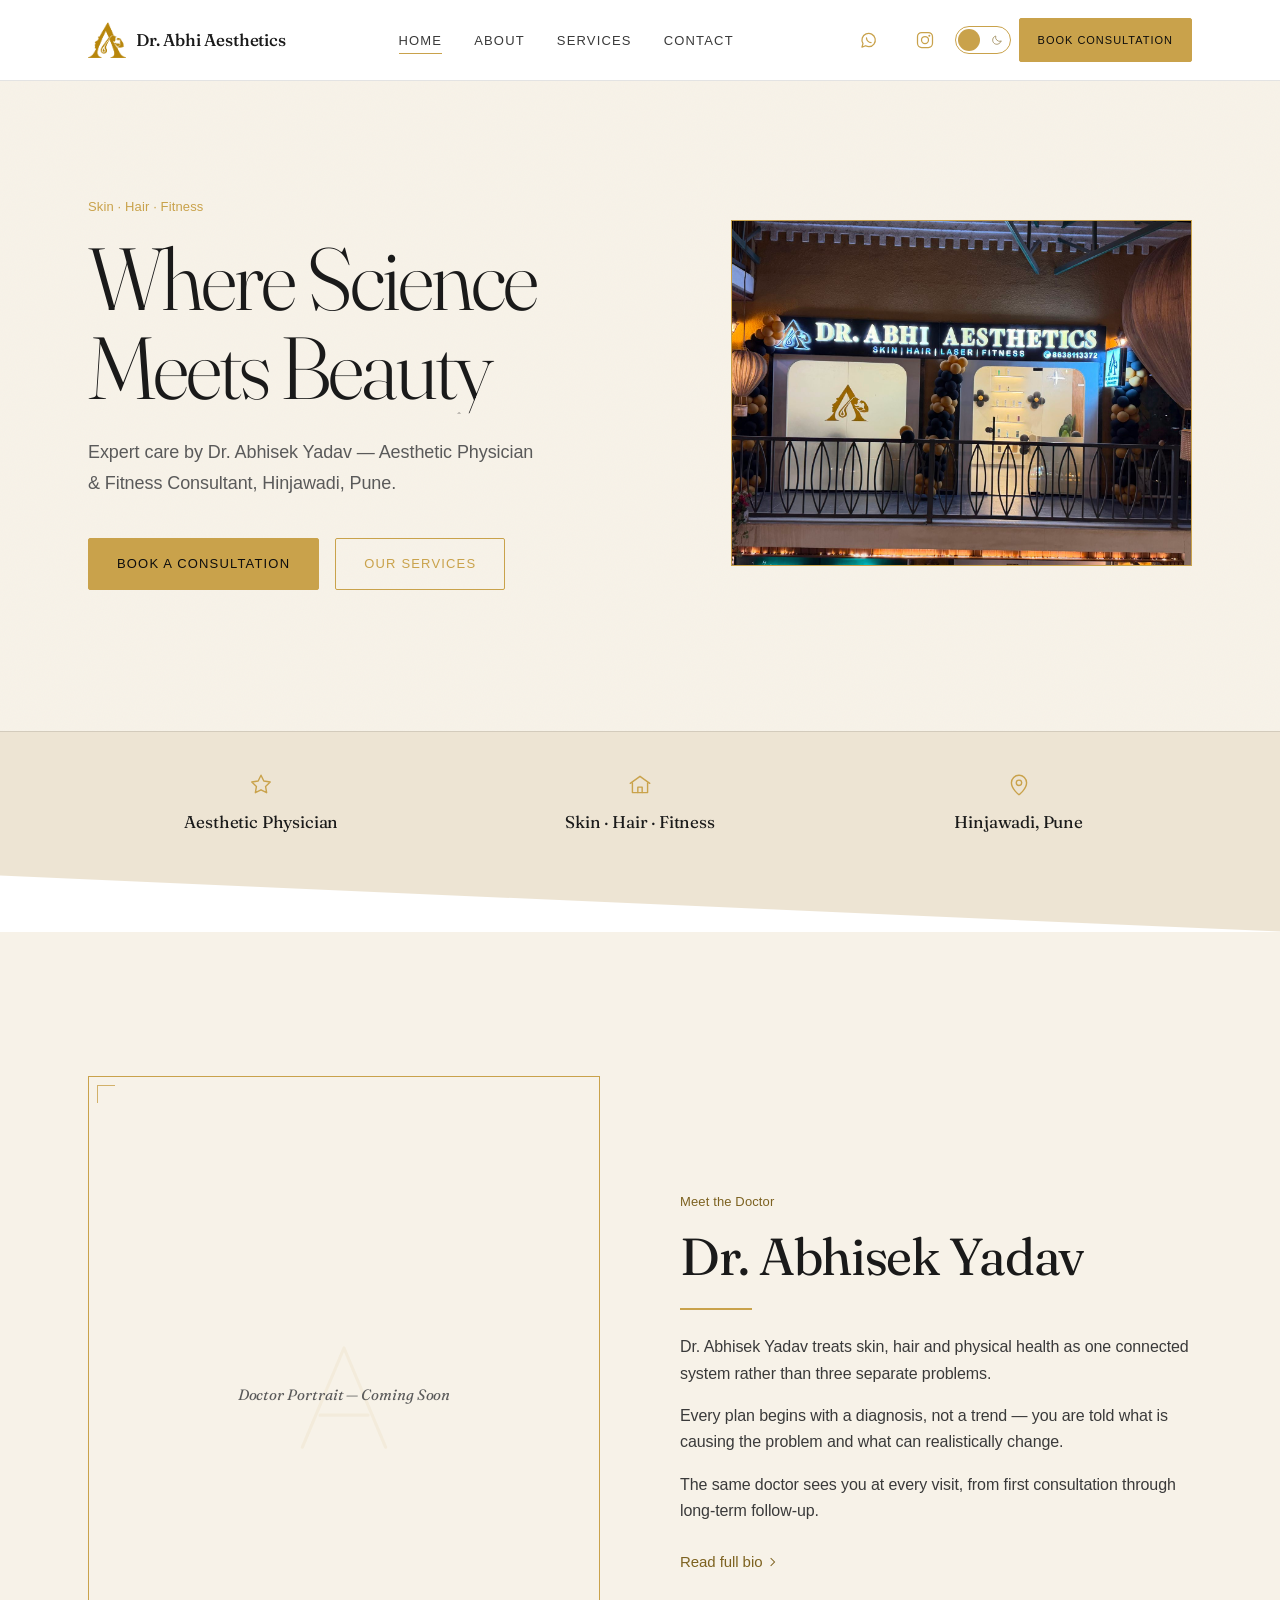
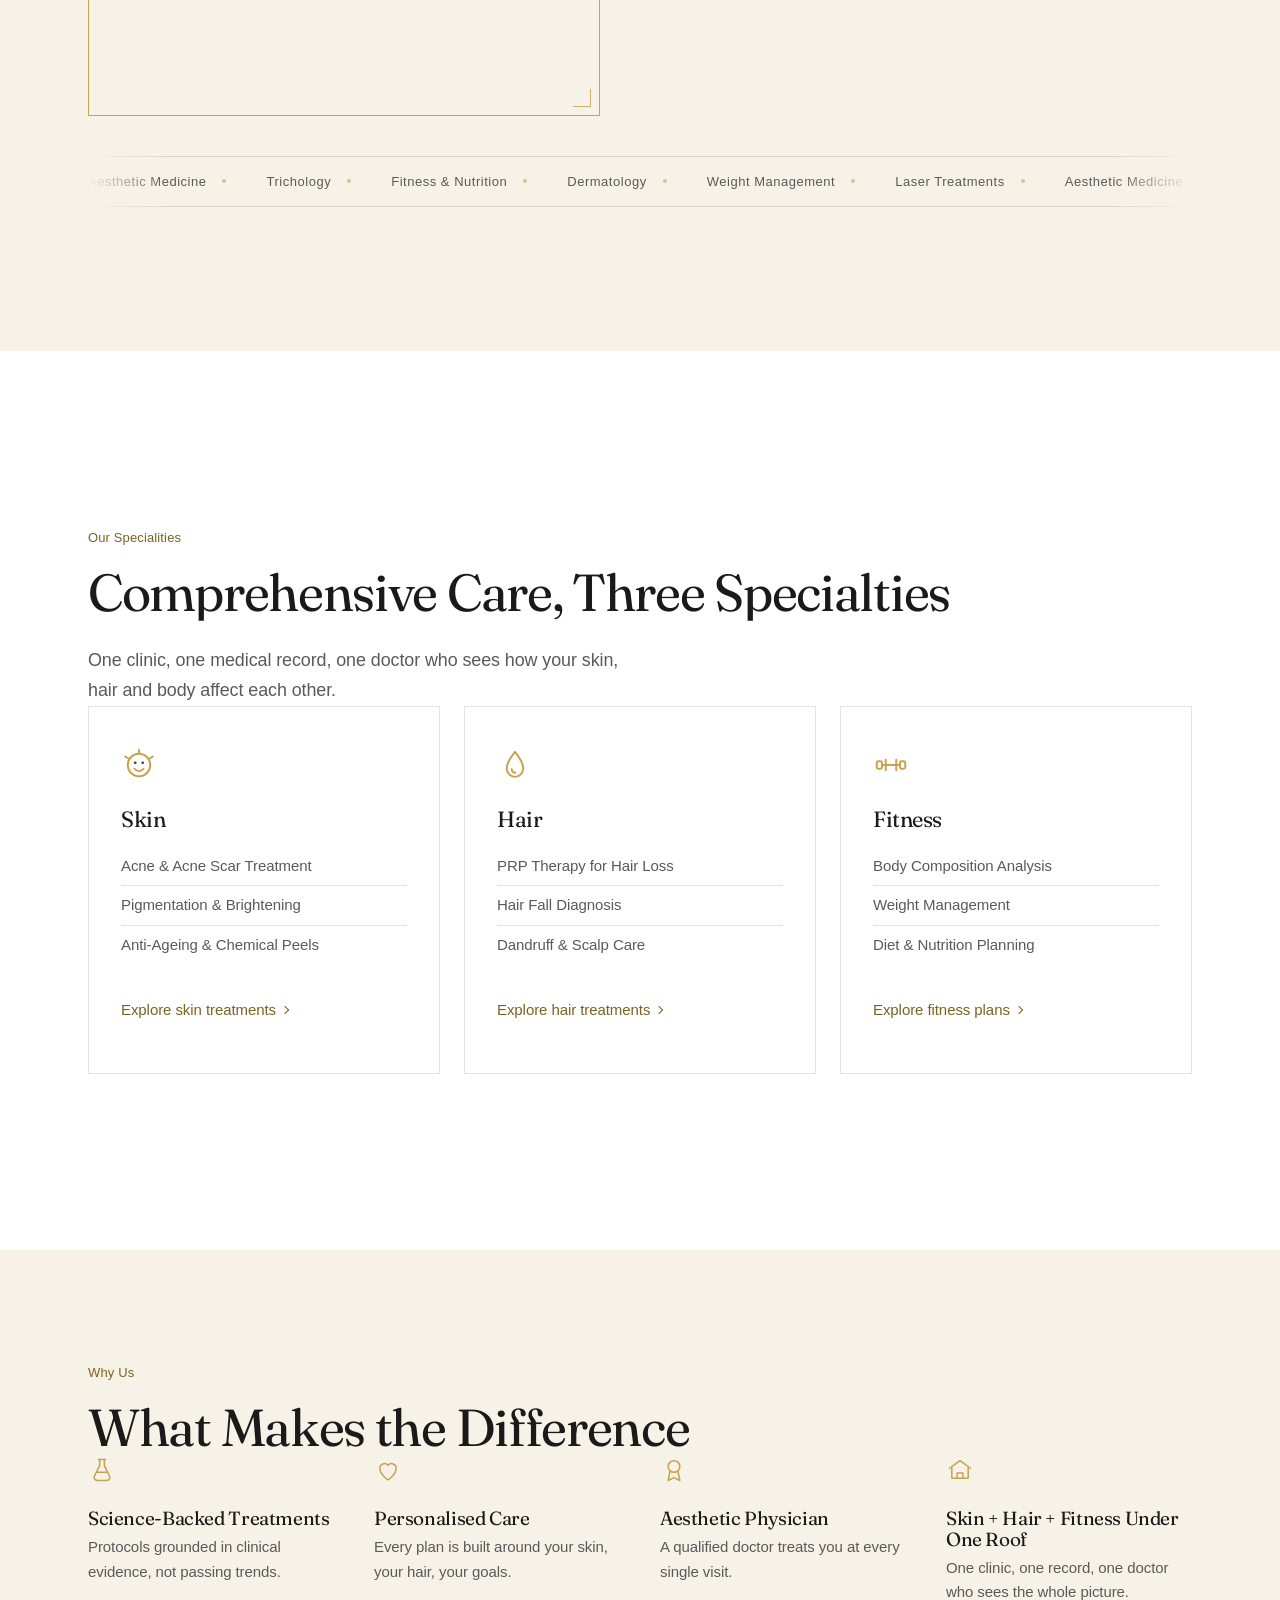
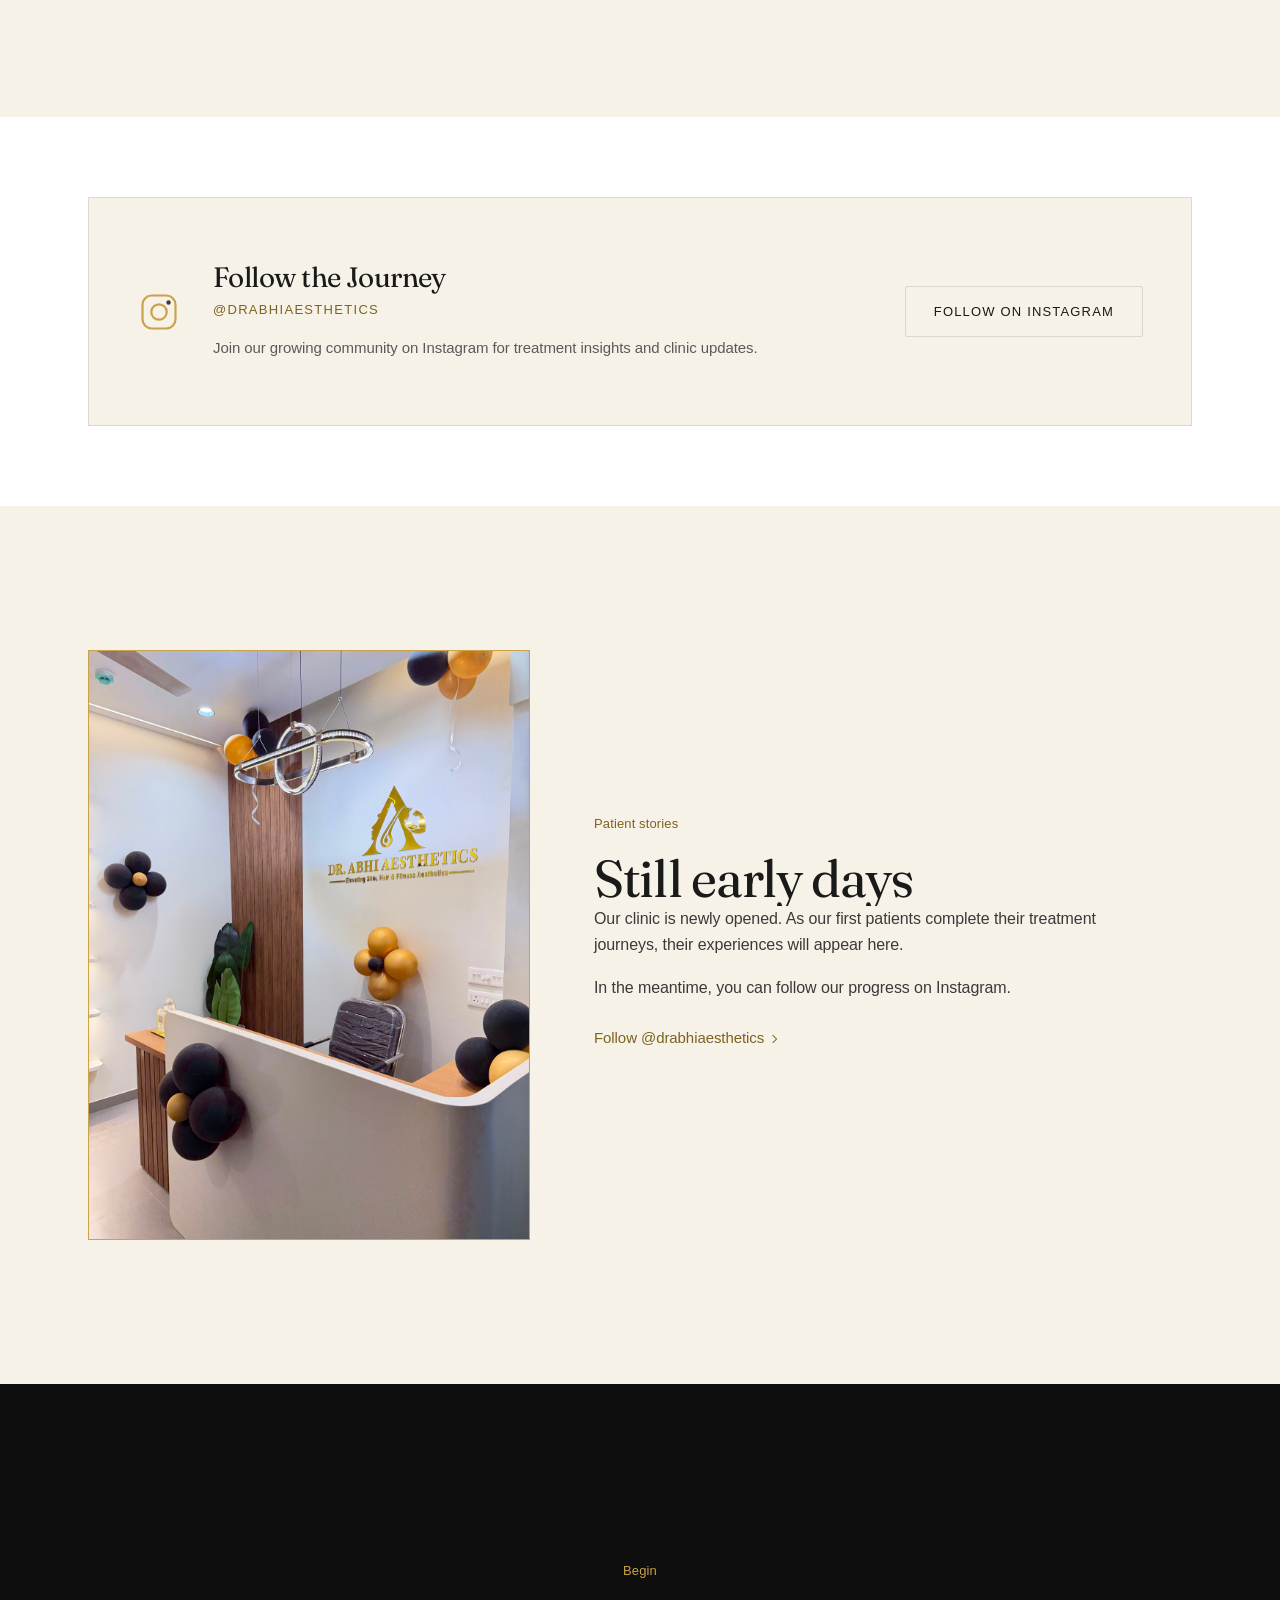
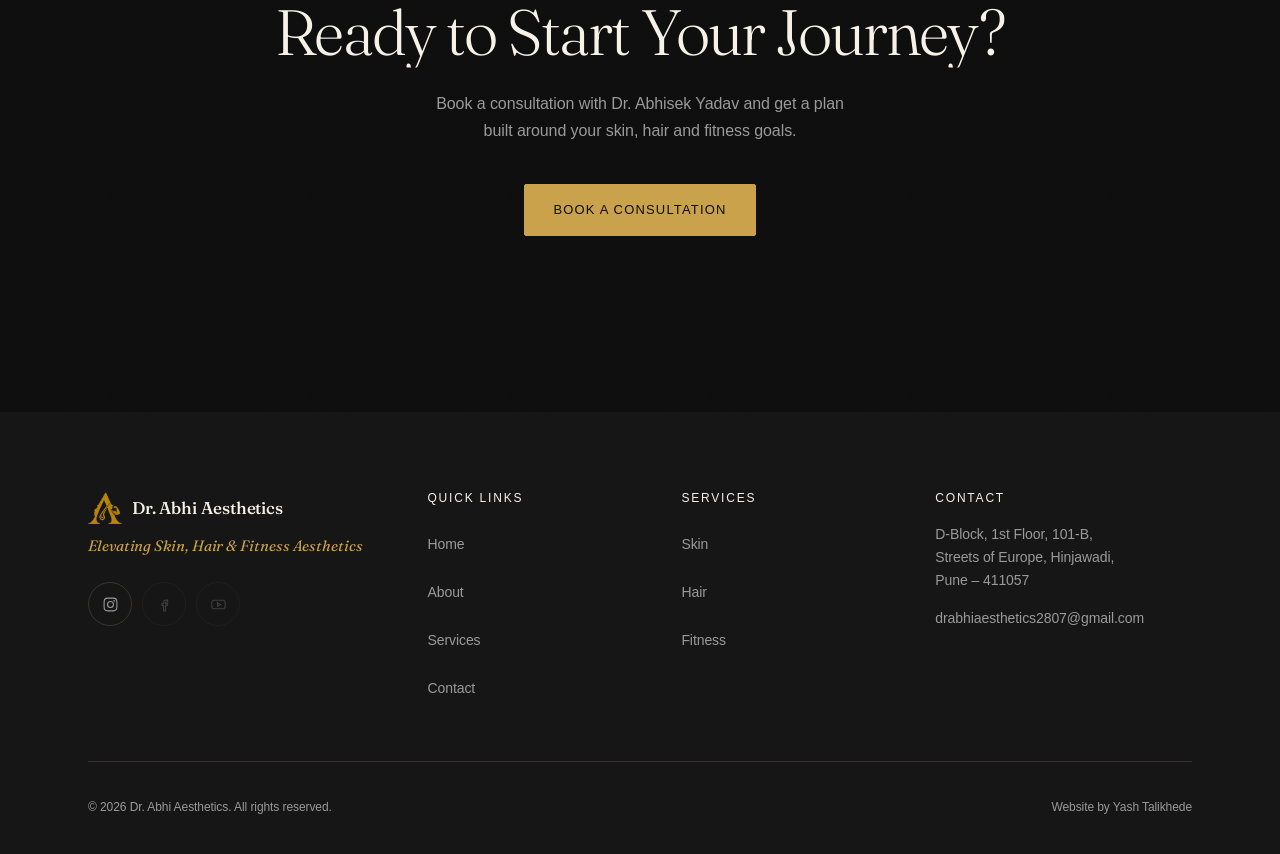
==== website/index.html @ 474db6ee "feat(tracking): add Meta Pixel with Lead and Contact events" ====
<!DOCTYPE html>
<html lang="en">
<head>
<meta charset="UTF-8">
<meta name="viewport" content="width=device-width, initial-scale=1, viewport-fit=cover">
<title>Dr. Abhi Aesthetics | Skin, Hair &amp; Fitness Clinic in Hinjawadi, Pune</title>
<meta name="description" content="Dr. Abhi Aesthetics is a skin, hair and fitness clinic in Hinjawadi, Pune, led by Dr. Abhisek Yadav — aesthetic physician and fitness consultant.">
<meta name="theme-color" content="#0D0D0D">
<meta property="og:type" content="website">
<meta property="og:title" content="Dr. Abhi Aesthetics — Where Science Meets Beauty">
<meta property="og:description" content="Expert care in skin, hair and fitness by Dr. Abhisek Yadav. Hinjawadi, Pune.">
<meta property="og:image" content="assets/clinic-exterior-night.jpeg">
<meta property="og:image:alt" content="The illuminated Dr. Abhi Aesthetics shopfront at night.">
<link rel="icon" type="image/png" sizes="32x32" href="assets/favicon-32.png">
<link rel="apple-touch-icon" href="assets/apple-touch-icon.png">
<script>document.documentElement.classList.add('js')</script>
<script>try{if(localStorage.getItem('theme')==='dark')document.documentElement.dataset.theme='dark'}catch(e){}</script>
<link rel="preconnect" href="https://fonts.googleapis.com">
<link rel="preconnect" href="https://fonts.gstatic.com" crossorigin>
<link rel="preconnect" href="https://api.fontshare.com">
<link rel="preconnect" href="https://cdn.fontshare.com" crossorigin>
<link rel="stylesheet" href="https://fonts.googleapis.com/css2?family=Fraunces:ital,opsz,wght@0,9..144,300..600;1,9..144,300..600&display=swap">
<link rel="stylesheet" href="https://api.fontshare.com/v2/css?f%5B%5D=general-sans@400,500,600&display=swap">
<link rel="stylesheet" href="style.css">
<!-- Meta Pixel Code -->
<script>
!function(f,b,e,v,n,t,s)
{if(f.fbq)return;n=f.fbq=function(){n.callMethod?
n.callMethod.apply(n,arguments):n.queue.push(arguments)};
if(!f._fbq)f._fbq=n;n.push=n;n.loaded=!0;n.version='2.0';
n.queue=[];t=b.createElement(e);t.async=!0;
t.src=v;s=b.getElementsByTagName(e)[0];
s.parentNode.insertBefore(t,s)}(window, document,'script',
'https://connect.facebook.net/en_US/fbevents.js');
fbq('init', '4767138243606319');
fbq('track', 'PageView');
</script>
<noscript><img height="1" width="1" style="display:none"
src="https://www.facebook.com/tr?id=4767138243606319&ev=PageView&noscript=1"
/></noscript>
<!-- End Meta Pixel Code -->
</head>
<body class="has-dark-hero">

<div class="progress" id="scrollProgress" aria-hidden="true"></div>

<div class="preloader" aria-hidden="true">
  <img class="preloader__mark" src="assets/logo.png" alt="" width="379" height="360">
</div>

<header class="site-header" id="siteHeader">
  <div class="wrap">
    <nav class="nav" aria-label="Main">
      <a class="nav__brand" href="index.html">
        <img class="nav__logo" src="assets/logo.png" alt="Dr. Abhi Aesthetics" width="379" height="360">
        <span class="nav__wordmark">Dr. Abhi Aesthetics</span>
      </a>

      <ul class="nav__menu">
        <li><a class="nav__link" href="index.html" data-nav="index">Home</a></li>
        <li><a class="nav__link" href="about.html" data-nav="about">About</a></li>
        <li><a class="nav__link" href="services.html" data-nav="services">Services</a></li>
        <li><a class="nav__link" href="contact.html" data-nav="contact">Contact</a></li>
      </ul>

      <div class="nav__actions">
        <span class="nav__social">
          <a href="https://wa.me/" title="WhatsApp — number coming soon" aria-label="WhatsApp — number coming soon"><svg viewBox="0 0 24 24" aria-hidden="true"><path d="M3.5 20.5l1.3-4.2A8 8 0 1112 20a8 8 0 01-4-1.1z"/><path d="M9 9.5c0 3 2.5 5.5 5.5 5.5"/></svg></a>
          <a href="https://www.instagram.com/drabhiaesthetics/" target="_blank" rel="noopener noreferrer" title="Follow on Instagram" aria-label="Follow Dr. Abhi Aesthetics on Instagram"><svg viewBox="0 0 24 24" aria-hidden="true"><rect x="3" y="3" width="18" height="18" rx="5"/><circle cx="12" cy="12" r="4.2"/><circle cx="17.2" cy="6.8" r="1.2" fill="currentColor" stroke="none"/></svg></a>
        </span>
        <button class="theme-pill" type="button" role="switch" aria-checked="false" aria-label="Switch to dark mode">
          <span class="theme-pill__icon theme-pill__icon--sun" aria-hidden="true"><svg viewBox="0 0 24 24"><circle cx="12" cy="12" r="4.5"/><path d="M12 2.5v2.4M12 19.1v2.4M4.4 4.4l1.7 1.7M17.9 17.9l1.7 1.7M2.5 12h2.4M19.1 12h2.4M4.4 19.6l1.7-1.7M17.9 6.1l1.7-1.7"/></svg></span>
          <span class="theme-pill__icon theme-pill__icon--moon" aria-hidden="true"><svg viewBox="0 0 24 24"><path d="M20 14.5A8.5 8.5 0 019.5 4a8.5 8.5 0 1010.5 10.5z"/></svg></span>
          <span class="theme-pill__dot"></span>
        </button>
        <a class="btn btn--primary nav__cta" href="contact.html#booking">Book Consultation</a>
        <button class="nav__toggle" id="navToggle" type="button" aria-label="Open menu" aria-expanded="false" aria-controls="navDrawer">
          <span></span><span></span><span></span>
        </button>
      </div>
    </nav>
  </div>

  <div class="nav__drawer" id="navDrawer">
    <div class="nav__drawer-inner">
      <div class="wrap">
        <a class="nav__link" href="index.html" data-nav="index">Home</a>
        <a class="nav__link" href="about.html" data-nav="about">About</a>
        <a class="nav__link" href="services.html" data-nav="services">Services</a>
        <a class="nav__link" href="contact.html" data-nav="contact">Contact</a>
      </div>
    </div>
  </div>

  <a class="bookbar" href="contact.html#booking">Book a Consultation</a>
</header>

<main>

  <section class="hero">
    <span class="grain" aria-hidden="true"></span>
    <span class="dust" aria-hidden="true"><span></span><span></span><span></span><span></span><span></span><span></span><span></span></span>

    <div class="wrap">
      <div class="hero__grid">
        <div>
          <p class="eyebrow">Skin &middot; Hair &middot; Fitness</p>
          <h1 class="hero__title h-display reveal-text">Where Science Meets Beauty</h1>
          <p class="hero__lead">Expert care by Dr. Abhisek Yadav — Aesthetic Physician &amp; Fitness Consultant, Hinjawadi, Pune.</p>
          <div class="hero__actions">
            <a class="btn btn--primary" data-magnetic href="contact.html#booking">Book a Consultation</a>
            <a class="btn btn--ghost" href="services.html">Our Services</a>
          </div>
        </div>

        <figure class="frame frame--hero frame--photo">
          <img src="assets/clinic-exterior-night.jpeg" width="1500" height="1125" fetchpriority="high" decoding="async"
               alt="The illuminated Dr. Abhi Aesthetics shopfront at night, its gold sign reading Skin, Hair, Laser, Fitness.">
        </figure>
      </div>
    </div>
  </section>

  <section class="trust">
    <div class="wrap">
      <ul class="trust__grid reveal">
        <li class="trust__item">
          <svg class="trust__icon" viewBox="0 0 24 24" aria-hidden="true"><path d="M12 3l2.6 5.3 5.9.9-4.3 4.1 1 5.8L12 16.4 6.8 19.1l1-5.8L3.5 9.2l5.9-.9z"/></svg>
          <span class="trust__label">Aesthetic Physician</span>
        </li>
        <li class="trust__item">
          <svg class="trust__icon" viewBox="0 0 24 24" aria-hidden="true"><path d="M3 10.5L12 4l9 6.5"/><path d="M5 10v9h14v-9"/><path d="M10 19v-5h4v5"/></svg>
          <span class="trust__label">Skin &middot; Hair &middot; Fitness</span>
        </li>
        <li class="trust__item">
          <svg class="trust__icon" viewBox="0 0 24 24" aria-hidden="true"><path d="M12 21s-7-5.2-7-11a7 7 0 1114 0c0 5.8-7 11-7 11z"/><circle cx="12" cy="10" r="2.5"/></svg>
          <span class="trust__label">Hinjawadi, Pune</span>
        </li>
      </ul>
    </div>
  </section>

  <section class="section section--lg section--beige">
    <div class="wrap">
      <div class="split reveal">
        <!-- Swap for the doctor's portrait when available -->
        <figure class="frame frame--portrait">
          <svg class="frame__monogram" viewBox="0 0 100 100" aria-hidden="true"><path d="M24 82 L50 20 L76 82 M35 62 H65"/></svg>
          <figcaption class="frame__label">Doctor Portrait — Coming Soon</figcaption>
        </figure>

        <div>
          <p class="eyebrow">Meet the Doctor</p>
          <h2 class="h-section reveal-text">Dr. Abhisek Yadav</h2>
          <svg class="divider" viewBox="0 0 72 1" preserveAspectRatio="none" aria-hidden="true"><line x1="0" y1="0.5" x2="72" y2="0.5"/></svg>
          <div class="prose">
            <p>Dr. Abhisek Yadav treats skin, hair and physical health as one connected system rather than three separate problems.</p>
            <p>Every plan begins with a diagnosis, not a trend — you are told what is causing the problem and what can realistically change.</p>
            <p>The same doctor sees you at every visit, from first consultation through long-term follow-up.</p>
          </div>
          <p><a class="link-more" href="about.html">Read full bio</a></p>
        </div>
      </div>

      <!-- Qualifications pending client confirmation are bracketed -->
      <div class="ticker reveal" aria-label="Qualifications and training">
        <div class="ticker__track">
          <span class="ticker__item">Aesthetic Medicine</span>
          <span class="ticker__item">Trichology</span>
          <span class="ticker__item">Fitness &amp; Nutrition</span>
          <span class="ticker__item">Dermatology</span>
          <span class="ticker__item">Weight Management</span>
          <span class="ticker__item">Laser Treatments</span>
        </div>
      </div>
    </div>
  </section>

  <section class="section section--xl section--white">
    <div class="wrap">
      <div class="reveal">
        <p class="eyebrow">Our Specialities</p>
        <h2 class="h-section reveal-text">Comprehensive Care, Three Specialties</h2>
        <p class="lead">One clinic, one medical record, one doctor who sees how your skin, hair and body affect each other.</p>
      </div>

      <div class="cards cards--stagger cards--swipe">
        <article class="card reveal">
          <svg class="card__icon" viewBox="0 0 24 24" aria-hidden="true"><circle cx="12" cy="12" r="7.5"/><circle cx="9.5" cy="10.5" r="0.9" fill="currentColor" stroke="none"/><circle cx="14.5" cy="10.5" r="0.9" fill="currentColor" stroke="none"/><path d="M9 14.5c.9 1.1 2 1.6 3 1.6s2.1-.5 3-1.6"/><path d="M12 1.8v2.2M21.2 6.4l-1.9 1.1M2.8 6.4l1.9 1.1"/></svg>
          <h3 class="card__title">Skin</h3>
          <ul class="card__list">
            <li>Acne &amp; Acne Scar Treatment</li>
            <li>Pigmentation &amp; Brightening</li>
            <li>Anti-Ageing &amp; Chemical Peels</li>
          </ul>
          <a class="link-more" href="services.html#skin">Explore skin treatments</a>
        </article>

        <article class="card reveal">
          <svg class="card__icon" viewBox="0 0 24 24" aria-hidden="true"><path d="M12 3.2S6.5 10 6.5 14.4a5.5 5.5 0 1011 0C17.5 10 12 3.2 12 3.2z"/><path d="M9.8 14.8a2.4 2.4 0 002.4 2.4"/></svg>
          <h3 class="card__title">Hair</h3>
          <ul class="card__list">
            <li>PRP Therapy for Hair Loss</li>
            <li>Hair Fall Diagnosis</li>
            <li>Dandruff &amp; Scalp Care</li>
          </ul>
          <a class="link-more" href="services.html#hair">Explore hair treatments</a>
        </article>

        <article class="card reveal">
          <svg class="card__icon" viewBox="0 0 24 24" aria-hidden="true"><rect x="2.5" y="9.5" width="3.5" height="5" rx="1"/><rect x="18" y="9.5" width="3.5" height="5" rx="1"/><path d="M6 12h12"/><path d="M8.5 8.5v7M15.5 8.5v7"/></svg>
          <h3 class="card__title">Fitness</h3>
          <ul class="card__list">
            <li>Body Composition Analysis</li>
            <li>Weight Management</li>
            <li>Diet &amp; Nutrition Planning</li>
          </ul>
          <a class="link-more" href="services.html#fitness">Explore fitness plans</a>
        </article>
      </div>

      <p class="swipe-hint">Swipe to see all three</p>
    </div>
  </section>

  <section class="section section--md section--beige">
    <div class="wrap">
      <div class="reveal">
        <p class="eyebrow">Why Us</p>
        <h2 class="h-section reveal-text">What Makes the Difference</h2>
      </div>

      <div class="features">
        <div class="feature reveal">
          <svg class="feature__icon" viewBox="0 0 24 24" aria-hidden="true"><path d="M9 3h6"/><path d="M10 3v5.2L5.6 17a2.6 2.6 0 002.3 3.9h8.2a2.6 2.6 0 002.3-3.9L14 8.2V3"/><path d="M7.5 14h9"/></svg>
          <h3 class="feature__title">Science-Backed Treatments</h3>
          <p class="feature__text">Protocols grounded in clinical evidence, not passing trends.</p>
        </div>
        <div class="feature reveal">
          <svg class="feature__icon" viewBox="0 0 24 24" aria-hidden="true"><path d="M12 20.5s-7-4.6-7-10a4 4 0 017-2.6A4 4 0 0119 10.5c0 5.4-7 10-7 10z"/></svg>
          <h3 class="feature__title">Personalised Care</h3>
          <p class="feature__text">Every plan is built around your skin, your hair, your goals.</p>
        </div>
        <div class="feature reveal">
          <svg class="feature__icon" viewBox="0 0 24 24" aria-hidden="true"><circle cx="12" cy="9" r="5"/><path d="M8.5 13.5L7 21l5-2.5L17 21l-1.5-7.5"/></svg>
          <h3 class="feature__title">Aesthetic Physician</h3>
          <p class="feature__text">A qualified doctor treats you at every single visit.</p>
        </div>
        <div class="feature reveal">
          <svg class="feature__icon" viewBox="0 0 24 24" aria-hidden="true"><path d="M3 10.5L12 4l9 6.5"/><path d="M5 10v9h14v-9"/><path d="M9.5 19v-4.5h5V19"/></svg>
          <h3 class="feature__title">Skin + Hair + Fitness Under One Roof</h3>
          <p class="feature__text">One clinic, one record, one doctor who sees the whole picture.</p>
        </div>
      </div>
    </div>
  </section>

  <section class="section section--sm section--white">
    <div class="wrap">
      <div class="ig reveal">
        <svg class="ig__icon" viewBox="0 0 24 24" aria-hidden="true"><rect x="3" y="3" width="18" height="18" rx="5"/><circle cx="12" cy="12" r="4.2"/><circle cx="17.2" cy="6.8" r="1.2" fill="currentColor" stroke="none"/></svg>
        <div>
          <h2 class="h-sub">Follow the Journey</h2>
          <span class="ig__handle">@drabhiaesthetics</span>
          <p class="feature__text">Join our growing community on Instagram for treatment insights and clinic updates.</p>
        </div>
        <a class="btn btn--quiet" href="https://www.instagram.com/drabhiaesthetics/" target="_blank" rel="noopener noreferrer">Follow on Instagram</a>
      </div>
    </div>
  </section>

  <section class="section section--lg section--beige">
    <div class="wrap">
      <div class="newly-opened reveal">
        <figure class="frame frame--photo newly-opened__photo">
          <img src="assets/clinic-reception.jpeg" width="1200" height="1600" loading="lazy" decoding="async"
               alt="The reception desk at Dr. Abhi Aesthetics, with the clinic's gold monogram on the wall behind it.">
        </figure>
        <div>
          <p class="eyebrow">Patient stories</p>
          <h2 class="h-section reveal-text">Still early days</h2>
          <div class="prose">
            <p>Our clinic is newly opened. As our first patients complete their treatment journeys, their experiences will appear here.</p>
            <p>In the meantime, you can follow our progress on Instagram.</p>
          </div>
          <p><a class="link-more" href="https://www.instagram.com/drabhiaesthetics/" target="_blank" rel="noopener noreferrer">Follow @drabhiaesthetics</a></p>
        </div>
      </div>
    </div>
  </section>

  <section class="cta section--xl">
    <span class="grain" aria-hidden="true"></span>
    <div class="wrap">
      <p class="eyebrow">Begin</p>
      <h2 class="cta__title reveal-text">Ready to Start Your Journey?</h2>
      <p class="cta__text">Book a consultation with Dr. Abhisek Yadav and get a plan built around your skin, hair and fitness goals.</p>
      <a class="btn btn--primary" data-magnetic href="contact.html#booking">Book a Consultation</a>
    </div>
  </section>

</main>

<footer class="site-footer">
  <div class="wrap">
    <div class="footer__grid">
      <div>
        <div class="footer__brand-row">
          <img class="footer__logo" src="assets/logo.png" alt="" width="379" height="360">
          <span class="footer__wordmark">Dr. Abhi Aesthetics</span>
        </div>
        <p class="footer__tagline">Elevating Skin, Hair &amp; Fitness Aesthetics</p>
        <div class="socials">
          <a href="https://www.instagram.com/drabhiaesthetics/" target="_blank" rel="noopener noreferrer" aria-label="Instagram">
            <svg viewBox="0 0 24 24" aria-hidden="true"><rect x="3" y="3" width="18" height="18" rx="5"/><circle cx="12" cy="12" r="4.2"/><circle cx="17.2" cy="6.8" r="1.2" fill="currentColor" stroke="none"/></svg>
          </a>
          <!-- Facebook and YouTube stay inert until the clinic's accounts exist -->
          <span class="is-placeholder" title="Facebook — account pending" aria-hidden="true">
            <svg viewBox="0 0 24 24"><path d="M14 8.5h2.5V5.8H14c-1.9 0-3.2 1.3-3.2 3.2v1.8H8.5v2.7h2.3V21h2.8v-7.5h2.3l.4-2.7h-2.7V9.3c0-.5.2-.8.4-.8z"/></svg>
          </span>
          <span class="is-placeholder" title="YouTube — account pending" aria-hidden="true">
            <svg viewBox="0 0 24 24"><rect x="2.5" y="6" width="19" height="12" rx="3.5"/><path d="M10.5 9.5l4.5 2.5-4.5 2.5z"/></svg>
          </span>
        </div>
      </div>

      <div>
        <h3 class="footer__heading">Quick Links</h3>
        <ul class="footer__list">
          <li><a href="index.html">Home</a></li>
          <li><a href="about.html">About</a></li>
          <li><a href="services.html">Services</a></li>
          <li><a href="contact.html">Contact</a></li>
        </ul>
      </div>

      <div>
        <h3 class="footer__heading">Services</h3>
        <ul class="footer__list">
          <li><a href="services.html#skin">Skin</a></li>
          <li><a href="services.html#hair">Hair</a></li>
          <li><a href="services.html#fitness">Fitness</a></li>
        </ul>
      </div>

      <div>
        <h3 class="footer__heading">Contact</h3>
        <ul class="footer__list">
          <li>D-Block, 1st Floor, 101-B,<br>Streets of Europe, Hinjawadi,<br>Pune &ndash; 411057</li>
          <li><a href="mailto:drabhiaesthetics2807@gmail.com">drabhiaesthetics2807@gmail.com</a></li>
        </ul>
      </div>
    </div>

    <div class="footer__bottom">
      <p>&copy; 2026 Dr. Abhi Aesthetics. All rights reserved.</p>
      <p class="footer__credit">Website by <a href="https://github.com/yashtalikhede" target="_blank" rel="noopener noreferrer">Yash Talikhede</a></p>
    </div>
  </div>
</footer>


<button class="to-top" id="toTop" type="button" aria-label="Back to top">
  <svg viewBox="0 0 24 24" aria-hidden="true"><path d="M6 14l6-6 6 6"/></svg>
</button>

<nav class="tabbar" aria-label="Quick navigation">
  <a class="tabbar__item" href="index.html" data-nav="index">
    <svg viewBox="0 0 24 24" aria-hidden="true"><path d="M3 10.5L12 4l9 6.5"/><path d="M5 10v9h14v-9"/></svg>
    <span>Home</span>
  </a>
  <a class="tabbar__item" href="about.html" data-nav="about">
    <svg viewBox="0 0 24 24" aria-hidden="true"><circle cx="12" cy="8.5" r="3.8"/><path d="M4.5 20a7.5 7.5 0 0115 0"/></svg>
    <span>About</span>
  </a>
  <a class="tabbar__item" href="services.html" data-nav="services">
    <svg viewBox="0 0 24 24" aria-hidden="true"><circle cx="12" cy="12" r="8"/><path d="M12 8v8M8 12h8"/></svg>
    <span>Services</span>
  </a>
  <a class="tabbar__item" href="contact.html#booking">
    <svg viewBox="0 0 24 24" aria-hidden="true"><rect x="3.5" y="5" width="17" height="16" rx="2"/><path d="M8 3v4M16 3v4M3.5 10h17"/></svg>
    <span>Book</span>
  </a>
</nav>

<script src="script.js"></script>
</body>
</html>
---- website/style.css ----
/* ============================================================
   Dr. Abhi Aesthetics — design system
   Palette tuned for a dark-open / light-body editorial flow.
   Spacing is an 8px grid throughout.
   ============================================================ */

:root {
  --jet: #0D0D0D;
  --charcoal: #161616;
  --charcoal-soft: #1E1E1E;
  --gold: #C9A24B;
  --gold-soft: #E8D5A8;
  --gold-ink: #7D6220;
  --beige: #EDE4D3;
  --beige-light: #F7F2E8;
  --white: #FFFFFF;
  --ink: #1A1A1A;
  --ink-body: #3A3A3A;
  /* #6A6A6A measured 4.29:1 on --beige, just under AA; #5A5A5A clears it
     while staying clearly lighter than --ink-body */
  --ink-muted: #5A5A5A;
  --text-on-dark: #E8E8E8;
  --text-muted-dark: #9A9A9A;

  /* Surfaces are separate from the palette so dark mode can flip the light
     backgrounds without touching text that sits on permanently-dark sections
     (nav wordmark, CTA title, footer), which also reads --beige-light. */
  --surface: #FFFFFF;
  --surface-sunken: #F7F2E8;
  --surface-raised: #EDE4D3;
  --surface-glass: rgba(255, 255, 255, 0.94);

  /* The hero is no longer hardcoded dark: it follows the theme like
     everything else, so light mode is genuinely light top to bottom. */
  --hero-bg: var(--surface-sunken);
  --hero-fg: var(--ink);
  --hero-muted: var(--ink-muted);
  --hero-line: var(--hairline);
  --trust-bg: var(--surface-raised);
  --trust-fg: var(--ink);
  --dust-peak: 0.3;
  --grain-opacity: 0.02;

  --hairline: rgba(26, 26, 26, 0.12);
  /* Interactive component boundaries need 3:1 (WCAG 1.4.11); the decorative
     hairline above is ~1.3:1 and is only used for dividers and containers. */
  --hairline-strong: rgba(26, 26, 26, 0.48);
  --hairline-dark: rgba(232, 213, 168, 0.16);
  --error: #B3261E;

  --font-display: 'Fraunces', Georgia, 'Times New Roman', serif;
  --font-text: 'General Sans', -apple-system, 'Helvetica Neue', Arial, sans-serif;

  /* 8px grid */
  --s1: 8px;
  --s2: 16px;
  --s3: 24px;
  --s4: 32px;
  --s5: 40px;
  --s6: 48px;
  --s8: 64px;
  --s10: 80px;
  --s12: 96px;
  --s16: 128px;
  --s20: 160px;

  --ease-out: cubic-bezier(0.16, 1, 0.3, 1);
  --ease-in-out: cubic-bezier(0.76, 0, 0.24, 1);
  --t-fast: 0.2s;
  --t-base: 0.3s;
  --t-slow: 0.6s;

  --shadow-soft: 0 4px 24px rgba(0, 0, 0, 0.06);
  --shadow-lift: 0 16px 40px rgba(0, 0, 0, 0.10);

  --wrap: 1200px;
  --gutter: clamp(16px, 4vw, 48px);
  --nav-h: 72px;
}

*,
*::before,
*::after {
  box-sizing: border-box;
}

[hidden] {
  display: none !important;
}

html {
  scroll-behavior: smooth;
  -webkit-text-size-adjust: 100%;
}

body {
  margin: 0;
  background-color: var(--surface);
  color: var(--ink-body);
  font-family: var(--font-text);
  font-weight: 400;
  font-size: 16px;
  line-height: 1.65;
  letter-spacing: -0.005em;
  overflow-x: hidden;
  -webkit-font-smoothing: antialiased;
}

img {
  max-width: 100%;
  height: auto;
  display: block;
}

a { color: inherit; }

h1, h2, h3, h4 {
  margin: 0;
  font-family: var(--font-display);
  font-optical-sizing: auto;
  font-weight: 400;
  line-height: 1.1;
  letter-spacing: -0.02em;
  color: var(--ink);
}

ul { margin: 0; padding: 0; list-style: none; }

::selection {
  background-color: var(--gold);
  color: var(--jet);
}

:focus-visible {
  outline: 2px solid var(--gold);
  outline-offset: 3px;
}

/* ---------- Layout ---------- */

.wrap {
  width: 100%;
  max-width: var(--wrap);
  margin-inline: auto;
  padding-inline: var(--gutter);
}

.wrap--narrow { max-width: 880px; }

/* Varied vertical rhythm — sections deliberately do NOT share one padding */
.section { position: relative; }
.section--xs { padding-block: clamp(40px, 6vw, 56px); }
.section--sm { padding-block: clamp(56px, 8vw, 80px); }
.section--md { padding-block: clamp(72px, 10vw, 112px); }
.section--lg { padding-block: clamp(88px, 12vw, 144px); }
.section--xl { padding-block: clamp(104px, 14vw, 176px); }

.section--beige { background-color: var(--surface-sunken); }
.section--white { background-color: var(--surface); }
.section--dark { background-color: var(--jet); color: var(--text-on-dark); }

/* ---------- Type ---------- */

.eyebrow {
  margin: 0 0 var(--s2);
  font-family: var(--font-text);
  font-size: 0.8125rem;
  font-weight: 500;
  letter-spacing: 0.01em;
  color: var(--gold-ink);
}

.section--dark .eyebrow,
.cta .eyebrow,
.hero .eyebrow { color: var(--gold); }

.h-display {
  font-weight: 300;
  font-size: clamp(2.75rem, 9vw, 5.5rem);
  line-height: 1.02;
  letter-spacing: -0.035em;
}

.h-section {
  font-weight: 400;
  font-size: clamp(2rem, 4.6vw, 3.25rem);
  line-height: 1.08;
  letter-spacing: -0.025em;
  text-wrap: balance;
}

.h-sub {
  font-weight: 400;
  font-size: clamp(1.35rem, 2.4vw, 1.75rem);
  letter-spacing: -0.02em;
}

.lead {
  margin: var(--s3) 0 0;
  max-width: 54ch;
  font-size: clamp(1rem, 1.4vw, 1.125rem);
  line-height: 1.7;
  color: var(--ink-muted);
  text-wrap: pretty;
}

.section--dark .lead { color: var(--text-muted-dark); }

.prose p {
  margin: 0 0 var(--s2);
  max-width: 62ch;
}

.prose p:last-child { margin-bottom: 0; }

/* ---------- Divider ---------- */

.divider {
  display: block;
  width: 72px;
  height: 2px;
  margin: var(--s3) 0;
  overflow: visible;
}

.divider line { stroke: var(--gold); stroke-width: 1; }

.js .divider line {
  stroke-dasharray: 72;
  stroke-dashoffset: 72;
  transition: stroke-dashoffset 1s var(--ease-out);
}

.js .divider.is-visible line { stroke-dashoffset: 0; }

.divider--center { margin-inline: auto; }

/* ---------- Buttons ---------- */

.btn {
  position: relative;
  display: inline-flex;
  align-items: center;
  justify-content: center;
  gap: var(--s1);
  min-height: 48px;
  padding: 14px 28px;
  border: 1px solid transparent;
  border-radius: 2px;
  font-family: var(--font-text);
  font-size: 0.8125rem;
  font-weight: 500;
  letter-spacing: 0.09em;
  text-transform: uppercase;
  text-decoration: none;
  text-align: center;
  cursor: pointer;
  transition: background-color var(--t-base) var(--ease-out),
    border-color var(--t-base) var(--ease-out),
    color var(--t-base) var(--ease-out),
    box-shadow var(--t-base) var(--ease-out);
}

.btn[data-magnetic] {
  transform: translate3d(var(--mx, 0px), var(--my, 0px), 0);
  transition: background-color var(--t-base) var(--ease-out),
    border-color var(--t-base) var(--ease-out),
    color var(--t-base) var(--ease-out),
    box-shadow var(--t-base) var(--ease-out),
    transform 0.45s var(--ease-out);
}

.btn--primary {
  background-color: var(--gold);
  border-color: var(--gold);
  color: var(--jet);
}

.btn--primary:hover,
.btn--primary:focus-visible {
  background-color: var(--gold-soft);
  border-color: var(--gold-soft);
  box-shadow: var(--shadow-lift);
}

.btn--ghost {
  background-color: transparent;
  border-color: var(--gold);
  color: var(--gold);
}

.btn--ghost:hover,
.btn--ghost:focus-visible {
  background-color: var(--gold);
  color: var(--jet);
}

.btn--quiet {
  background-color: transparent;
  border-color: var(--hairline);
  color: var(--ink);
}

.btn--quiet:hover,
.btn--quiet:focus-visible {
  border-color: var(--gold);
  color: var(--gold-ink);
}

.btn--block { width: 100%; }

.link-more {
  display: inline-flex;
  align-items: center;
  gap: 6px;
  min-height: 44px;
  font-size: 0.9375rem;
  font-weight: 500;
  letter-spacing: -0.005em;
  text-decoration: none;
  color: var(--gold-ink);
  border-bottom: 1px solid transparent;
  transition: gap var(--t-base) var(--ease-out), color var(--t-base) var(--ease-out),
    border-color var(--t-base) ease;
}

/* Chevron is drawn in CSS so the link text stays plain prose */
.link-more::after {
  content: '';
  width: 6px;
  height: 6px;
  border-right: 1px solid currentColor;
  border-bottom: 1px solid currentColor;
  transform: rotate(-45deg);
  transition: transform var(--t-base) var(--ease-out);
}

.link-more:hover,
.link-more:focus-visible {
  gap: 12px;
  color: var(--ink);
  border-bottom-color: currentColor;
}

.section--dark .link-more { color: var(--gold); }

/* ---------- Grain + gold dust ---------- */

.grain {
  position: absolute;
  inset: 0;
  z-index: 0;
  pointer-events: none;
  opacity: var(--grain-opacity);
  background-image: url("data:image/svg+xml,%3Csvg xmlns='http://www.w3.org/2000/svg' width='200' height='200'%3E%3Cfilter id='n'%3E%3CfeTurbulence type='fractalNoise' baseFrequency='0.85' numOctaves='4' stitchTiles='stitch'/%3E%3C/filter%3E%3Crect width='100%25' height='100%25' filter='url(%23n)'/%3E%3C/svg%3E");
}

.dust {
  position: absolute;
  inset: 0;
  z-index: 0;
  overflow: hidden;
  pointer-events: none;
}

.dust span {
  position: absolute;
  bottom: -12px;
  width: 3px;
  height: 3px;
  border-radius: 50%;
  background-color: var(--gold);
  opacity: 0;
}

.js .dust span { animation: dust-rise linear infinite; }

.dust span:nth-child(1) { left: 8%;  animation-duration: 19s; animation-delay: 0s; }
.dust span:nth-child(2) { left: 21%; animation-duration: 26s; animation-delay: 3s; width: 2px; height: 2px; }
.dust span:nth-child(3) { left: 37%; animation-duration: 22s; animation-delay: 7s; }
.dust span:nth-child(4) { left: 52%; animation-duration: 30s; animation-delay: 1.5s; width: 2px; height: 2px; }
.dust span:nth-child(5) { left: 66%; animation-duration: 24s; animation-delay: 9s; }
.dust span:nth-child(6) { left: 79%; animation-duration: 28s; animation-delay: 5s; width: 4px; height: 4px; }
.dust span:nth-child(7) { left: 91%; animation-duration: 21s; animation-delay: 12s; width: 2px; height: 2px; }

@keyframes dust-rise {
  0%   { transform: translateY(0) translateX(0); opacity: 0; }
  12%  { opacity: var(--dust-peak); }
  80%  { opacity: calc(var(--dust-peak) * 0.55); }
  100% { transform: translateY(-78vh) translateX(16px); opacity: 0; }
}

/* ---------- Preloader ---------- */

.preloader { display: none; }

.js .preloader {
  position: fixed;
  inset: 0;
  z-index: 9999;
  display: flex;
  align-items: center;
  justify-content: center;
  background-color: var(--jet);
  animation: preloader-out 0.4s ease 0.6s forwards;
}

.preloader__mark {
  width: 64px;
  height: auto;
  opacity: 0;
  animation: preloader-mark 0.6s var(--ease-out) forwards;
}

@keyframes preloader-mark {
  from { opacity: 0; transform: scale(0.94); }
  to   { opacity: 1; transform: scale(1); }
}

@keyframes preloader-out {
  to { opacity: 0; visibility: hidden; }
}

/* ---------- Custom cursor ---------- */

.cursor-dot,
.cursor-ring {
  position: fixed;
  top: 0;
  left: 0;
  z-index: 10000;
  pointer-events: none;
  border-radius: 50%;
  opacity: 0;
  transition: opacity var(--t-base) ease;
}

.cursor-dot {
  width: 6px;
  height: 6px;
  margin: -3px 0 0 -3px;
  background-color: var(--gold);
}

.cursor-ring {
  width: 30px;
  height: 30px;
  margin: -15px 0 0 -15px;
  border: 1px solid var(--gold);
  transition: opacity var(--t-base) ease, width var(--t-base) ease,
    height var(--t-base) ease, margin var(--t-base) ease,
    background-color var(--t-base) ease;
}

body.has-cursor .cursor-dot,
body.has-cursor .cursor-ring { opacity: 1; }

body.has-cursor .cursor-ring.is-hovering {
  width: 48px;
  height: 48px;
  margin: -24px 0 0 -24px;
  background-color: rgba(201, 162, 75, 0.10);
}

body.has-cursor,
body.has-cursor a,
body.has-cursor button,
body.has-cursor summary,
body.has-cursor label { cursor: none; }

body.has-cursor input,
body.has-cursor textarea,
body.has-cursor select { cursor: auto; }

/* ---------- Header ---------- */

.site-header {
  position: sticky;
  top: 0;
  z-index: 100;
  background-color: var(--surface);
  border-bottom: 1px solid var(--hairline);
  transition: background-color var(--t-slow) ease, border-color var(--t-slow) ease;
}

/* The sticky header sits above the hero in flow, so a literally transparent
   bar would expose the white body background behind it. Matching the hero's
   own colour gives the intended seamless dark opening instead. */
[data-theme='dark'] body.has-dark-hero .site-header {
  background-color: var(--charcoal);
  border-bottom-color: transparent;
}

[data-theme='dark'] body.has-dark-hero .site-header .nav__wordmark { color: var(--beige-light); }
[data-theme='dark'] body.has-dark-hero .site-header .nav__link { color: var(--beige); }
[data-theme='dark'] body.has-dark-hero .site-header .nav__link:hover,
[data-theme='dark'] body.has-dark-hero .site-header .nav__link.is-active { color: var(--gold); }
[data-theme='dark'] body.has-dark-hero .site-header .nav__toggle span { background-color: var(--surface-sunken); }

body.has-dark-hero.is-past-hero .site-header {
  background-color: rgba(255, 255, 255, 0.92);
  backdrop-filter: blur(16px) saturate(140%);
  -webkit-backdrop-filter: blur(16px) saturate(140%);
  border-bottom-color: var(--hairline);
}

body.has-dark-hero.is-past-hero .site-header .nav__wordmark { color: var(--ink); }
body.has-dark-hero.is-past-hero .site-header .nav__link { color: var(--ink-body); }
body.has-dark-hero.is-past-hero .site-header .nav__link:hover,
body.has-dark-hero.is-past-hero .site-header .nav__link.is-active { color: var(--gold-ink); }
body.has-dark-hero.is-past-hero .site-header .nav__toggle span { background-color: var(--ink); }

.nav {
  display: flex;
  align-items: center;
  justify-content: space-between;
  gap: var(--s2);
  height: var(--nav-h);
}

.nav__brand {
  display: flex;
  align-items: center;
  min-height: 44px;
  gap: 10px;
  text-decoration: none;
  flex-shrink: 0;
}

.nav__logo { height: 36px; width: auto; }

.nav__wordmark {
  font-family: var(--font-display);
  font-optical-sizing: auto;
  font-size: 1.0625rem;
  font-weight: 500;
  letter-spacing: -0.01em;
  color: var(--ink);
  white-space: nowrap;
  transition: color var(--t-slow) ease;
}

.nav__menu { display: none; align-items: center; gap: var(--s4); }

.nav__link {
  position: relative;
  font-size: 0.8125rem;
  font-weight: 500;
  letter-spacing: 0.09em;
  text-transform: uppercase;
  text-decoration: none;
  color: var(--ink-body);
  padding: 6px 0;
  transition: color var(--t-base) ease;
}

.nav__link::after {
  content: '';
  position: absolute;
  left: 0;
  bottom: 0;
  width: 0;
  height: 1px;
  background-color: var(--gold);
  transition: width var(--t-base) var(--ease-out);
}

.nav__link:hover::after,
.nav__link.is-active::after { width: 100%; }

.nav__actions { display: flex; align-items: center; gap: var(--s1); flex-shrink: 0; }

.nav__cta {
  display: none;
  min-height: 44px;
  padding: 11px 18px;
  font-size: 0.6875rem;
  white-space: nowrap;
}

.nav__toggle {
  display: none;
  flex-shrink: 0;
  flex-direction: column;
  justify-content: center;
  gap: 5px;
  width: 44px;
  height: 44px;
  padding: 0 10px;
  background: none;
  border: 0;
  cursor: pointer;
}

.nav__toggle span {
  display: block;
  height: 1.5px;
  background-color: var(--ink);
  transition: transform var(--t-base) var(--ease-out), opacity var(--t-base) ease,
    background-color var(--t-slow) ease;
}

.nav__toggle.is-open span:nth-child(1) { transform: translateY(6.5px) rotate(45deg); }
.nav__toggle.is-open span:nth-child(2) { opacity: 0; }
.nav__toggle.is-open span:nth-child(3) { transform: translateY(-6.5px) rotate(-45deg); }

.nav__drawer {
  display: grid;
  grid-template-rows: 0fr;
  background-color: var(--surface);
  transition: grid-template-rows var(--t-base) var(--ease-out);
}

[data-theme='dark'] body.has-dark-hero:not(.is-past-hero) .nav__drawer { background-color: var(--jet); }

.nav__drawer.is-open { grid-template-rows: 1fr; }
.nav__drawer-inner { overflow: hidden; }

.nav__drawer .nav__link {
  display: block;
  padding: 16px 0;
  text-align: center;
  border-bottom: 1px solid var(--hairline);
}

[data-theme='dark'] body.has-dark-hero:not(.is-past-hero) .nav__drawer .nav__link {
  border-bottom-color: var(--hairline-dark);
}

.nav__drawer .nav__link::after { display: none; }

/* ---------- Mobile booking bar (lives in the sticky header) ---------- */

.bookbar {
  display: none;
  align-items: center;
  justify-content: center;
  gap: 8px;
  min-height: 48px;
  padding: 12px var(--gutter);
  background-color: var(--gold);
  color: var(--jet);
  font-size: 0.75rem;
  font-weight: 500;
  letter-spacing: 0.1em;
  text-transform: uppercase;
  text-decoration: none;
}

/* ---------- Mobile bottom tab bar (5 tabs) ---------- */

.tabbar {
  display: none;
  position: fixed;
  bottom: 0;
  left: 0;
  width: 100%;
  z-index: 1000;
  background-color: var(--charcoal);
  border-top: 1px solid var(--gold);
  padding-bottom: env(safe-area-inset-bottom);
}

/* Gold pill sits behind the active tab; JS sets --tab-index per page */
.tabbar::before {
  content: '';
  position: absolute;
  top: 10px;
  left: 0;
  width: 25%;
  height: 40px;
  background-color: var(--gold);
  border-radius: 8px;
  transform: translateX(calc(var(--tab-index, 0) * 100%));
  transition: transform 0.3s ease;
  pointer-events: none;
}

.tabbar__item {
  position: relative;
  z-index: 1;
  flex: 1;
  display: flex;
  flex-direction: column;
  align-items: center;
  justify-content: center;
  gap: 4px;
  height: 60px;
  text-decoration: none;
  color: var(--text-muted-dark);
  font-size: 11px;
  font-weight: 500;
  letter-spacing: 0.04em;
  text-transform: uppercase;
  line-height: 1;
  transition: color var(--t-base) ease;
}

.tabbar__item svg {
  width: 20px;
  height: 20px;
  fill: none;
  stroke: currentColor;
  stroke-width: 1.5;
  stroke-linecap: round;
  stroke-linejoin: round;
}

/* The pill is gold, so the active label must be ink to stay readable */
.tabbar__item.is-active { color: var(--jet); }

/* ---------- Hero ---------- */

.hero {
  position: relative;
  isolation: isolate;
  background-color: var(--hero-bg);
  color: var(--hero-fg);
  padding-block: clamp(56px, 10vw, 96px) clamp(80px, 12vw, 128px);
  overflow: hidden;
}

.hero > .wrap { position: relative; z-index: 1; }

.hero__grid {
  display: grid;
  gap: var(--s6);
  align-items: center;
}

.hero__title {
  color: var(--hero-fg);
  text-wrap: balance;
}

.hero__lead {
  margin: var(--s3) 0 var(--s5);
  max-width: 46ch;
  font-size: clamp(1rem, 1.5vw, 1.125rem);
  line-height: 1.7;
  color: var(--hero-muted);
  text-wrap: pretty;
}

.hero__actions {
  display: flex;
  flex-wrap: wrap;
  gap: var(--s2);
}

/* ---------- Trust strip (sits inside the dark block) ---------- */

.trust {
  position: relative;
  z-index: 1;
  background-color: var(--trust-bg);
  border-top: 1px solid var(--hero-line);
  padding-block: var(--s5);
  /* diagonal hand-off into the light body below */
  clip-path: polygon(0 0, 100% 0, 100% 100%, 0 calc(100% - 32px));
  padding-bottom: calc(var(--s5) + 32px);
}

.trust__grid {
  display: grid;
  gap: var(--s4);
  text-align: center;
}

.trust__item {
  display: flex;
  flex-direction: column;
  align-items: center;
  gap: 10px;
}

.trust__icon {
  width: 26px;
  height: 26px;
  fill: none;
  stroke: var(--gold);
  stroke-width: 1.3;
  stroke-linecap: round;
  stroke-linejoin: round;
}

.trust__label {
  font-family: var(--font-display);
  font-optical-sizing: auto;
  font-size: 1.0625rem;
  letter-spacing: -0.01em;
  color: var(--trust-fg);
}

/* ---------- Placeholder frames ---------- */

.frame {
  position: relative;
  display: flex;
  align-items: center;
  justify-content: center;
  margin: 0;
  padding: var(--s4);
  background-color: var(--surface-sunken);
  border: 1px solid var(--gold);
  overflow: hidden;
}

.frame::before,
.frame::after {
  content: '';
  position: absolute;
  width: 18px;
  height: 18px;
  border: 1px solid var(--gold);
  opacity: 0.8;
}

.frame::before { top: 8px; left: 8px; border-width: 1px 0 0 1px; }
.frame::after { right: 8px; bottom: 8px; border-width: 0 1px 1px 0; }

.frame__monogram {
  position: absolute;
  width: 52%;
  max-width: 160px;
  height: auto;
  fill: none;
  stroke: var(--gold);
  stroke-width: 2;
  stroke-linecap: round;
  stroke-linejoin: round;
  opacity: 0.08;
}

.frame__label {
  position: relative;
  font-family: var(--font-display);
  font-optical-sizing: auto;
  font-style: italic;
  font-size: 0.9375rem;
  color: var(--ink-muted);
  text-align: center;
}

.frame--on-dark {
  background-color: var(--charcoal-soft);
  border-color: var(--hairline-dark);
}

.frame--on-dark .frame__label { color: var(--text-muted-dark); }
.frame--on-dark::before,
.frame--on-dark::after { opacity: 0.45; }

/* A frame holding a real photograph: keep the gold edge, drop the watermark
   furniture that only makes sense on an empty placeholder. */
.frame--photo { padding: 0; background-color: var(--surface-raised); }
.frame--photo::before,
.frame--photo::after { display: none; }

.frame--photo img {
  width: 100%;
  height: 100%;
  object-fit: cover;
  display: block;
}

.frame--hero { aspect-ratio: 4 / 3; }
.frame--portrait { aspect-ratio: 4 / 5; }
.frame--tall { aspect-ratio: 3 / 4; }

/* ---------- Pending-content marking ---------- */

/* --ink-muted on --beige measures 4.29:1, just under AA; --ink-body clears it */
.pending {
  font-style: italic;
  color: var(--ink-body);
  background-color: var(--surface-raised);
  box-shadow: inset 0 -1px 0 var(--gold);
  padding: 0 0.25em;
}

.reserved {
  display: block;
  margin-top: 4px;
  font-size: 0.8125rem;
  font-style: italic;
  color: var(--ink-muted);
}

.pending-note {
  margin: 0 0 var(--s4);
  padding: 14px 18px;
  background-color: var(--surface-sunken);
  border-left: 2px solid var(--gold);
  font-size: 0.875rem;
  font-style: italic;
  color: var(--ink-muted);
}

/* ---------- Credential ticker ---------- */

.ticker {
  margin-top: var(--s5);
  overflow: hidden;
  border-block: 1px solid var(--hairline);
  padding-block: 14px;
  -webkit-mask-image: linear-gradient(90deg, transparent, #000 7%, #000 93%, transparent);
  mask-image: linear-gradient(90deg, transparent, #000 7%, #000 93%, transparent);
}

.ticker__track {
  display: flex;
  width: max-content;
  gap: var(--s5);
}

.js .ticker__track { animation: ticker-slide 38s linear infinite; }

.ticker:hover .ticker__track,
.ticker:focus-within .ticker__track { animation-play-state: paused; }

.ticker__item {
  display: flex;
  align-items: center;
  gap: var(--s2);
  font-size: 0.8125rem;
  letter-spacing: 0.04em;
  color: var(--ink-muted);
  white-space: nowrap;
}

.ticker__item::after {
  content: '';
  width: 4px;
  height: 4px;
  border-radius: 50%;
  background-color: var(--gold);
  opacity: 0.6;
}

@keyframes ticker-slide {
  to { transform: translateX(-50%); }
}

/* ---------- Split layouts ---------- */

.split { display: grid; gap: var(--s6); align-items: center; }

/* ---------- Specialty cards ---------- */

.cards {
  display: grid;
  gap: var(--s3);
}

.card {
  position: relative;
  display: flex;
  flex-direction: column;
  padding: var(--s5) var(--s4);
  background-color: var(--surface);
  border: 1px solid var(--hairline);
  transition: transform var(--t-base) var(--ease-out),
    border-color var(--t-base) ease, box-shadow var(--t-base) ease;
}

.card:hover {
  border-color: var(--gold);
  box-shadow: var(--shadow-soft);
}

.card__icon {
  width: 36px;
  height: 36px;
  margin-bottom: var(--s3);
  fill: none;
  stroke: var(--gold);
  stroke-width: 1.3;
  stroke-linecap: round;
  stroke-linejoin: round;
}

.card__title { font-size: 1.375rem; margin-bottom: var(--s2); }

.card__list { flex: 1; margin-bottom: var(--s3); }

.card__list li {
  padding: 7px 0;
  font-size: 0.9375rem;
  color: var(--ink-muted);
  border-top: 1px solid var(--hairline);
}

.card__list li:first-child { border-top: 0; }

/* ---------- Feature row ---------- */

.features { display: grid; gap: var(--s5); }

.feature__icon {
  width: 28px;
  height: 28px;
  margin-bottom: var(--s2);
  fill: none;
  stroke: var(--gold);
  stroke-width: 1.3;
  stroke-linecap: round;
  stroke-linejoin: round;
}

.feature__title { font-size: 1.1875rem; margin-bottom: 6px; }

.feature__text { margin: 0; font-size: 0.9375rem; color: var(--ink-muted); }

/* ---------- Instagram callout ---------- */

.ig {
  display: grid;
  gap: var(--s4);
  align-items: center;
  padding: var(--s6) var(--s5);
  background-color: var(--surface-sunken);
  border: 1px solid var(--hairline);
}

.ig__icon {
  width: 44px;
  height: 44px;
  fill: none;
  stroke: var(--gold);
  stroke-width: 1.2;
}

.ig__handle {
  display: block;
  margin: 6px 0 var(--s2);
  font-size: 0.8125rem;
  font-weight: 500;
  letter-spacing: 0.1em;
  text-transform: uppercase;
  color: var(--gold-ink);
}

/* ---------- Testimonials ---------- */

.quotes { display: grid; gap: var(--s3); }

.quote {
  display: flex;
  flex-direction: column;
  gap: var(--s2);
  padding: var(--s5) var(--s4);
  background-color: var(--surface);
  border: 1px solid var(--gold);
}

.quote__mark {
  font-family: var(--font-display);
  font-style: italic;
  font-size: 2.5rem;
  line-height: 0.7;
  color: var(--gold-ink);
}

.quote__slot {
  flex: 1;
  margin: 0;
  font-size: 0.9375rem;
  font-style: italic;
  color: var(--ink-muted);
}

.quote__by {
  font-size: 0.75rem;
  letter-spacing: 0.1em;
  text-transform: uppercase;
  color: var(--ink-muted);
}

/* ---------- Closing CTA ---------- */

.cta {
  position: relative;
  isolation: isolate;
  background-color: var(--jet);
  text-align: center;
  overflow: hidden;
}

.cta > .wrap { position: relative; z-index: 1; }

.cta__title {
  color: var(--beige-light);
  font-weight: 300;
  font-size: clamp(2.25rem, 6vw, 4rem);
  letter-spacing: -0.03em;
  text-wrap: balance;
}

.cta__text {
  margin: var(--s3) auto var(--s5);
  max-width: 48ch;
  color: var(--text-muted-dark);
}

/* ---------- Footer ---------- */

.site-footer {
  padding-block: var(--s10) var(--s3);
  background-color: var(--charcoal);
  color: var(--text-muted-dark);
  font-size: 0.875rem;
}

.site-footer a { text-decoration: none; transition: color var(--t-base) ease; }
.site-footer a:hover { color: var(--gold); }

.footer__grid {
  display: grid;
  gap: var(--s5);
  padding-bottom: var(--s6);
  border-bottom: 1px solid var(--hairline-dark);
}

.footer__brand-row { display: flex; align-items: center; gap: 10px; margin-bottom: 10px; }
.footer__logo { height: 32px; width: auto; }

.footer__wordmark {
  font-family: var(--font-display);
  font-optical-sizing: auto;
  font-size: 1.0625rem;
  font-weight: 500;
  color: var(--beige-light);
}

.footer__tagline {
  margin: 0 0 var(--s3);
  font-family: var(--font-display);
  font-style: italic;
  font-size: 0.9375rem;
  color: var(--gold);
}

.footer__heading {
  margin-bottom: var(--s2);
  font-family: var(--font-text);
  font-size: 0.75rem;
  font-weight: 500;
  letter-spacing: 0.15em;
  text-transform: uppercase;
  color: var(--beige-light);
}

.footer__list li { padding: 2px 0; }

.footer__list a {
  display: inline-flex;
  align-items: center;
  min-height: 44px;
}

.socials { display: flex; gap: 10px; }

.socials a,
.socials span {
  display: inline-flex;
  align-items: center;
  justify-content: center;
  width: 44px;
  height: 44px;
  border: 1px solid var(--hairline-dark);
  border-radius: 50%;
  transition: border-color var(--t-base) ease, color var(--t-base) ease;
}

.socials a:hover { border-color: var(--gold); }
.socials svg { width: 17px; height: 17px; fill: none; stroke: currentColor; stroke-width: 1.5; }
.socials .is-placeholder { opacity: 0.3; cursor: default; }

.footer__bottom {
  display: flex;
  flex-direction: column;
  gap: 6px;
  align-items: center;
  padding-top: var(--s3);
  text-align: center;
  font-size: 0.75rem;
}

.footer__credit span { color: var(--gold); }

/* ---------- Page header (inner pages) ---------- */

.page-head {
  padding-block: var(--s6) var(--s8);
  background-color: var(--surface-sunken);
  /* so a #booking arrival clears the sticky header */
  scroll-margin-top: var(--nav-h);
}

.crumbs {
  margin-bottom: var(--s3);
  font-size: 0.75rem;
  letter-spacing: 0.09em;
  text-transform: uppercase;
  color: var(--ink-muted);
}

.crumbs a {
  display: inline-flex;
  align-items: center;
  min-height: 44px;
  text-decoration: none;
  color: var(--ink-muted);
  transition: color var(--t-base) ease;
}
.crumbs a:hover { color: var(--gold-ink); }
.crumbs span { color: var(--gold-ink); }

.page-head__title {
  font-weight: 300;
  font-size: clamp(2.5rem, 7vw, 4rem);
  letter-spacing: -0.03em;
}

/* ---------- About editorial ---------- */

.bio + .bio { margin-top: var(--s6); }
.bio__title { font-size: 1.5rem; margin-bottom: var(--s2); }

.lede::first-letter {
  float: left;
  margin: 8px 12px 0 0;
  font-family: var(--font-display);
  font-optical-sizing: auto;
  font-size: 4.25rem;
  font-weight: 400;
  line-height: 0.74;
  color: var(--gold-ink);
}

.spec-list li {
  position: relative;
  padding: 10px 0 10px 22px;
  border-top: 1px solid var(--hairline);
}

.spec-list li:first-child { border-top: 0; }

.spec-list li::before {
  content: '';
  position: absolute;
  left: 0;
  top: 22px;
  width: 8px;
  height: 1px;
  background-color: var(--gold);
}

.pullquote {
  max-width: 46rem;
  margin: 0 auto;
  padding-top: var(--s5);
  border-top: 1px solid var(--gold);
  text-align: center;
}

.pullquote p {
  margin: 0;
  font-family: var(--font-display);
  font-optical-sizing: auto;
  font-style: italic;
  font-weight: 300;
  font-size: clamp(1.5rem, 4vw, 2.375rem);
  line-height: 1.3;
  letter-spacing: -0.02em;
  color: var(--ink);
  text-wrap: pretty;
}

.pullquote footer {
  margin-top: var(--s3);
  font-size: 0.75rem;
  letter-spacing: 0.15em;
  text-transform: uppercase;
  color: var(--ink-muted);
}

/* ---------- Services: concern-first entry ---------- */

.concerns { display: grid; gap: var(--s2); margin-top: var(--s5); }

.concern {
  display: flex;
  align-items: center;
  gap: var(--s3);
  min-height: 96px;
  padding: var(--s3) var(--s4);
  background-color: var(--surface);
  border: 1px solid var(--hairline-strong);
  text-decoration: none;
  transition: border-color var(--t-base) ease, background-color var(--t-base) ease,
    transform var(--t-base) var(--ease-out);
}

.concern:hover,
.concern:focus-visible {
  border-color: var(--gold);
  background-color: var(--surface-sunken);
}

.concern__icon {
  width: 34px;
  height: 34px;
  flex-shrink: 0;
  fill: none;
  stroke: var(--gold);
  stroke-width: 1.3;
  stroke-linecap: round;
  stroke-linejoin: round;
}

.concern__title {
  display: block;
  font-family: var(--font-display);
  font-optical-sizing: auto;
  font-size: 1.3125rem;
  letter-spacing: -0.015em;
  color: var(--ink);
}

.concern__text {
  display: block;
  margin-top: 4px;
  font-size: 0.875rem;
  line-height: 1.5;
  color: var(--ink-muted);
}

/* ---------- Services: category nav + lists ---------- */

.svc-nav {
  position: sticky;
  top: var(--nav-h);
  z-index: 50;
  display: flex;
  flex-wrap: wrap;
  justify-content: center;
  gap: var(--s1);
  padding-block: var(--s2);
  background-color: var(--surface-glass);
  backdrop-filter: blur(14px);
  -webkit-backdrop-filter: blur(14px);
  border-bottom: 1px solid var(--hairline);
}

.svc-nav a {
  min-height: 44px;
  display: inline-flex;
  align-items: center;
  padding: 10px 22px;
  border: 1px solid var(--hairline-strong);
  border-radius: 999px;
  font-size: 0.75rem;
  font-weight: 500;
  letter-spacing: 0.1em;
  text-transform: uppercase;
  text-decoration: none;
  color: var(--ink-body);
  transition: border-color var(--t-base) ease, color var(--t-base) ease,
    background-color var(--t-base) ease;
}

.svc-nav a:hover,
.svc-nav a.is-active {
  border-color: var(--gold);
  color: var(--gold-ink);
  background-color: var(--surface-sunken);
}

.svc-group { scroll-margin-top: 140px; }
.svc-group + .svc-group { margin-top: var(--s10); }

.svc-list { display: grid; gap: var(--s1); }

.svc {
  background-color: var(--surface);
  border: 1px solid var(--hairline-strong);
  transition: border-color var(--t-base) ease, box-shadow var(--t-base) ease;
}

.svc:hover,
.svc[open] { border-color: var(--gold); box-shadow: var(--shadow-soft); }

.svc summary {
  display: flex;
  align-items: center;
  justify-content: space-between;
  gap: var(--s2);
  flex-wrap: wrap;
  padding: 16px 20px;
  min-height: 56px;
  cursor: pointer;
  list-style: none;
}

.svc summary::-webkit-details-marker { display: none; }

.svc__name {
  font-family: var(--font-display);
  font-optical-sizing: auto;
  font-size: 1.125rem;
  letter-spacing: -0.015em;
  color: var(--ink);
}

.svc__right { display: flex; align-items: center; gap: 14px; flex-shrink: 0; }

.tag {
  padding: 5px 11px;
  border: 1px solid var(--hairline);
  border-radius: 999px;
  font-size: 0.6875rem;
  letter-spacing: 0.09em;
  text-transform: uppercase;
  color: var(--ink-muted);
  white-space: nowrap;
}

.svc__chev {
  width: 14px;
  height: 14px;
  fill: none;
  stroke: var(--gold);
  stroke-width: 1.5;
  stroke-linecap: round;
  transition: transform var(--t-base) var(--ease-out);
}

.svc[open] .svc__chev { transform: rotate(180deg); }

.svc__body { padding: 0 20px 20px; border-top: 1px solid var(--hairline); }
.svc__body p { margin: 14px 0 10px; font-size: 0.9375rem; color: var(--ink-muted); }

.svc__meta {
  display: flex;
  flex-wrap: wrap;
  gap: var(--s3);
  font-size: 0.75rem;
  letter-spacing: 0.07em;
  text-transform: uppercase;
  color: var(--ink-muted);
}

/* ---------- Before / after compare ---------- */

.compare-wrap { max-width: 860px; margin-inline: auto; text-align: center; }

.compare {
  --pos: 50%;
  position: relative;
  margin-top: var(--s4);
  aspect-ratio: 16 / 10;
  border: 1px solid var(--gold);
  overflow: hidden;
  touch-action: pan-y;
}

.compare__panel {
  position: absolute;
  inset: 0;
  display: flex;
  align-items: center;
  justify-content: center;
}

.compare__panel--after { background-color: var(--surface-raised); }

.compare__panel--before {
  background-color: var(--charcoal);
  clip-path: inset(0 calc(100% - var(--pos)) 0 0);
}

.compare__panel--before .frame__monogram { opacity: 0.14; }

.compare__cap {
  position: absolute;
  bottom: 14px;
  font-family: var(--font-display);
  font-style: italic;
  font-size: 0.875rem;
  color: var(--ink-muted);
}

.compare__panel--before .compare__cap { left: 16px; color: var(--gold-soft); }
.compare__panel--after .compare__cap { right: 16px; }

.compare__line {
  position: absolute;
  top: 0;
  bottom: 0;
  left: var(--pos);
  width: 1px;
  background-color: var(--gold);
  pointer-events: none;
}

.compare__knob {
  position: absolute;
  top: 50%;
  left: var(--pos);
  width: 48px;
  height: 48px;
  margin: -24px 0 0 -24px;
  display: flex;
  align-items: center;
  justify-content: center;
  background-color: var(--jet);
  border: 1px solid var(--gold);
  border-radius: 50%;
  pointer-events: none;
}

.compare__knob svg {
  width: 18px;
  height: 18px;
  fill: none;
  stroke: var(--gold);
  stroke-width: 1.5;
  stroke-linecap: round;
  stroke-linejoin: round;
}

.compare__range {
  position: absolute;
  inset: 0;
  width: 100%;
  height: 100%;
  margin: 0;
  opacity: 0;
  cursor: ew-resize;
  -webkit-appearance: none;
  appearance: none;
  background: transparent;
}

.compare__range::-webkit-slider-thumb {
  -webkit-appearance: none;
  width: 48px;
  height: 100%;
  cursor: ew-resize;
}

.compare__range::-moz-range-thumb {
  width: 48px;
  height: 100%;
  border: 0;
  border-radius: 0;
  background: transparent;
  cursor: ew-resize;
}

.compare__range:focus-visible {
  outline: 2px solid var(--gold);
  outline-offset: 3px;
}

body.has-cursor .compare__range { cursor: none; }

/* ---------- Contact ---------- */

.quickbook { display: grid; gap: var(--s2); margin-top: var(--s4); }

.quickbook__btn {
  display: flex;
  align-items: center;
  gap: var(--s2);
  min-height: 64px;
  padding: 16px 20px;
  background-color: var(--jet);
  border: 1px solid var(--gold);
  color: var(--beige-light);
  text-decoration: none;
  transition: background-color var(--t-base) ease, color var(--t-base) ease;
}

.quickbook__btn:hover,
.quickbook__btn:focus-visible { background-color: var(--gold); color: var(--jet); }

.quickbook__btn svg {
  width: 22px;
  height: 22px;
  flex-shrink: 0;
  fill: none;
  stroke: currentColor;
  stroke-width: 1.4;
  stroke-linecap: round;
  stroke-linejoin: round;
}

.quickbook__label {
  display: block;
  font-family: var(--font-display);
  font-optical-sizing: auto;
  font-size: 1.1875rem;
  letter-spacing: -0.015em;
}

.quickbook__hint { display: block; font-family: var(--font-text); font-size: 0.75rem; opacity: 0.72; }

.contact-list { margin: 0; }

.contact-list > div {
  display: flex;
  gap: 14px;
  padding: var(--s2) 0;
  border-top: 1px solid var(--hairline);
}

.contact-list > div:first-child { border-top: 0; }

.contact-list svg {
  width: 19px;
  height: 19px;
  flex-shrink: 0;
  margin-top: 5px;
  fill: none;
  stroke: var(--gold);
  stroke-width: 1.4;
  stroke-linecap: round;
  stroke-linejoin: round;
}

.contact-list dt {
  font-size: 0.6875rem;
  font-weight: 500;
  letter-spacing: 0.15em;
  text-transform: uppercase;
  color: var(--ink-muted);
}

.contact-list dd { margin: 3px 0 0; color: var(--ink-body); }
.contact-list a {
  display: inline-flex;
  align-items: center;
  min-height: 44px;
  text-decoration: none;
  transition: color var(--t-base) ease;
}
.contact-list a:hover { color: var(--gold-ink); }

.map {
  margin-top: var(--s4);
  border: 1px solid var(--hairline);
  overflow: hidden;
  line-height: 0;
}

.map iframe { width: 100%; height: 320px; border: 0; }

/* ---------- Forms ---------- */

.form-card {
  padding: var(--s5) var(--s3);
  background-color: var(--surface-sunken);
  border: 1px solid var(--hairline);
}

.form { display: flex; flex-direction: column; gap: var(--s2); }

.field { display: flex; flex-direction: column; gap: 6px; }

.field__label {
  font-size: 0.6875rem;
  font-weight: 500;
  letter-spacing: 0.15em;
  text-transform: uppercase;
  color: var(--ink-muted);
}

.field__input {
  width: 100%;
  min-height: 48px;
  padding: 12px 14px;
  background-color: var(--surface);
  border: 1px solid var(--hairline-strong);
  border-radius: 2px;
  font-family: var(--font-text);
  font-size: 1rem;
  color: var(--ink);
  transition: border-color var(--t-base) ease;
}

.field__input:focus { outline: none; border-color: var(--gold); }
.field__input:user-invalid { border-color: var(--error); }

textarea.field__input { min-height: 112px; resize: vertical; }

.form__status { margin: 0; font-size: 0.875rem; line-height: 1.6; }
.form__status--error { color: var(--error); }

.form__done {
  display: flex;
  flex-direction: column;
  align-items: center;
  gap: 14px;
  padding: var(--s6) var(--s3);
  text-align: center;
}

.form__done svg {
  width: 44px;
  height: 44px;
  fill: none;
  stroke: var(--gold);
  stroke-width: 1.4;
  stroke-linecap: round;
  stroke-linejoin: round;
}

.form__done p { margin: 0; color: var(--ink-muted); }

.btn[aria-busy='true'] { opacity: 0.7; pointer-events: none; }







/* ---------- Scroll reveal ---------- */

.js .reveal {
  opacity: 0;
  transform: translateY(20px);
  transition: opacity var(--t-slow) var(--ease-out), transform var(--t-slow) var(--ease-out);
}

.js .reveal.is-visible { opacity: 1; transform: none; }

/* Clip sits on an inner span added by script.js — a clipped node reports
   zero intersection area and would never trigger its own observer. */
.reveal-text { position: relative; display: inline-block; max-width: 100%; }

.js .reveal-text > span { display: inline-block; clip-path: inset(0 100% 0 0); }

.js .reveal-text::after {
  content: '';
  position: absolute;
  inset: 0;
  background-color: var(--gold);
  transform: scaleX(0);
  transform-origin: left center;
}

.js .reveal-text.is-visible > span { animation: text-wipe 1s var(--ease-in-out) forwards; }
.js .reveal-text.is-visible::after { animation: bar-wipe 1s var(--ease-in-out) forwards; }

@keyframes text-wipe {
  0%, 46% { clip-path: inset(0 100% 0 0); }
  100%    { clip-path: inset(0 0 0 0); }
}

@keyframes bar-wipe {
  0%     { transform: scaleX(0); transform-origin: left center; }
  45%    { transform: scaleX(1); transform-origin: left center; }
  46%    { transform: scaleX(1); transform-origin: right center; }
  100%   { transform: scaleX(0); transform-origin: right center; }
}

/* ============================================================
   Reduced motion — every animation above has a static fallback
   ============================================================ */

@media (prefers-reduced-motion: reduce) {
  html { scroll-behavior: auto; }

  *,
  *::before,
  *::after {
    animation-duration: 0.01ms !important;
    animation-iteration-count: 1 !important;
    transition-duration: 0.01ms !important;
  }

  .js .reveal { opacity: 1; transform: none; }
  .js .reveal-text > span { clip-path: none; }
  .js .reveal-text::after { display: none; }
  .js .divider line { stroke-dashoffset: 0; }
  .js .ticker__track { animation: none; }
  .js .dust span { animation: none; display: none; }
  .preloader, .js .preloader { display: none; }
  .cursor-dot, .cursor-ring { display: none; }
}

/* ============================================================
   Mobile (< 768px): bottom tabs replace the hamburger
   ============================================================ */

@media (max-width: 47.99rem) {
  body { padding-bottom: 60px; }

  .tabbar { display: flex; }


  body.is-past-hero .bookbar { display: flex; }

  /* Horizontal scroll-snap for the specialty cards */
  .cards--swipe {
    grid-auto-flow: column;
    grid-auto-columns: 72%;
    overflow-x: auto;
    scroll-snap-type: x mandatory;
    scroll-padding-inline: var(--gutter);
    margin-inline: calc(var(--gutter) * -1);
    padding-inline: var(--gutter);
    padding-bottom: var(--s1);
    scrollbar-width: none;
  }

  .cards--swipe::-webkit-scrollbar { display: none; }
  .cards--swipe > * { scroll-snap-align: start; }

  .swipe-hint {
    margin: var(--s2) 0 0;
    font-size: 0.75rem;
    letter-spacing: 0.1em;
    text-transform: uppercase;
    color: var(--ink-muted);
    text-align: center;
  }
}

@media (min-width: 48rem) {
  .swipe-hint { display: none; }
}

/* ============================================================
   Tablet (>= 768px)
   ============================================================ */

@media (min-width: 48rem) {
  .nav__cta { display: inline-flex; }
  .nav__toggle { display: inline-flex; }

  .trust__grid { grid-template-columns: repeat(3, 1fr); }
  .cards { grid-template-columns: repeat(2, 1fr); }
  .features { grid-template-columns: repeat(2, 1fr); }
  .quotes { grid-template-columns: repeat(3, 1fr); }
  .concerns { grid-template-columns: repeat(3, 1fr); }
  .concern { flex-direction: column; align-items: flex-start; min-height: 150px; }
  .footer__grid { grid-template-columns: 1.4fr 1fr 1fr 1.2fr; }
  .footer__bottom { flex-direction: row; justify-content: space-between; text-align: left; }
  .ig { grid-template-columns: auto 1fr auto; padding: var(--s8) var(--s6); }
  .form-card { padding: var(--s6); }
  .quickbook { grid-template-columns: repeat(3, 1fr); }
  .quickbook__btn { flex-direction: column; align-items: flex-start; min-height: 128px; }
  .map iframe { height: 360px; }
  .trust { clip-path: polygon(0 0, 100% 0, 100% 100%, 0 calc(100% - 56px)); padding-bottom: calc(var(--s5) + 56px); }
}

/* ============================================================
   Desktop (>= 1024px)
   ============================================================ */

@media (min-width: 64rem) {
  :root { --nav-h: 80px; }

  .nav__menu { display: flex; }
  .nav__toggle, .nav__drawer { display: none; }

  .hero { padding-block: clamp(96px, 9vw, 136px) clamp(112px, 11vw, 160px); }
  .hero__grid { grid-template-columns: 1.1fr 0.9fr; gap: var(--s10); }

  .split { grid-template-columns: 1fr 1fr; gap: var(--s10); }

  /* Editorial asymmetry — image column deliberately narrower */
  .split--editorial {
    grid-template-columns: 0.38fr 0.62fr;
    gap: var(--s10);
    align-items: start;
  }

  .split--editorial > :first-child { position: sticky; top: calc(var(--nav-h) + 32px); }

  .cards { grid-template-columns: repeat(3, 1fr); }

  /* Stagger breaks the templated three-up rhythm */
  .cards--stagger > :nth-child(2) { transform: translateY(40px); }
  .cards--stagger > :nth-child(3) { transform: translateY(16px); }
  .cards--stagger > :nth-child(1):hover,
  .cards--stagger > :nth-child(2):hover,
  .cards--stagger > :nth-child(3):hover { box-shadow: var(--shadow-lift); }
  .cards--stagger > :nth-child(2):hover { transform: translateY(34px); }
  .cards--stagger > :nth-child(3):hover { transform: translateY(10px); }
  .cards--stagger > :nth-child(1):hover { transform: translateY(-6px); }

  .features { grid-template-columns: repeat(4, 1fr); }

  .svc-group {
    display: grid;
    grid-template-columns: 0.6fr 1.4fr;
    gap: var(--s8);
    align-items: start;
  }

  .svc-group__head { position: sticky; top: calc(var(--nav-h) + 72px); }

  #hair.svc-group { grid-template-columns: 0.5fr 1.5fr; }

  .contact-grid { display: grid; grid-template-columns: 1fr 1fr; gap: var(--s10); align-items: start; }
}

/* ---------- Newly-opened block (stands in for testimonials) ---------- */

.newly-opened {
  display: grid;
  gap: var(--s5);
  align-items: center;
}

.newly-opened__photo {
  aspect-ratio: 4 / 3;
  max-height: 420px;
}

@media (min-width: 48rem) {
  .newly-opened { grid-template-columns: 0.85fr 1.15fr; gap: var(--s8); }
  .newly-opened__photo { aspect-ratio: 3 / 4; max-height: none; }
}

/* ---------- Reserved-content lists (awaiting client confirmation) ---------- */

.reserved-intro {
  margin: 0 0 var(--s2);
  font-size: 0.9375rem;
  color: var(--ink-muted);
}

.spec-list--reserved li {
  display: flex;
  flex-wrap: wrap;
  align-items: baseline;
  justify-content: space-between;
  gap: var(--s1);
  color: var(--ink);
}

.spec-list--reserved .reserved {
  margin-top: 0;
  padding: 2px 10px;
  background-color: var(--surface-sunken);
  border: 1px dashed var(--gold);
  border-radius: 999px;
  font-size: 0.75rem;
  font-style: normal;
  white-space: nowrap;
}

/* ---------- Page photographs ---------- */

.about__room {
  margin-top: var(--s6);
  aspect-ratio: 4 / 3;
}

.services__room {
  margin-bottom: var(--s6);
  aspect-ratio: 16 / 9;
  max-height: 360px;
}

.contact__photo {
  margin-top: var(--s4);
  aspect-ratio: 4 / 3;
}

.pullquote .reserved { display: block; margin-top: 6px; }

/* .reserved is tuned for light surfaces; on the dark footer it needs the
   dark-surface muted tone (6.4:1) instead of --ink-muted (2.6:1). */
.site-footer .reserved { color: var(--text-muted-dark); }

/* ============================================================
   Dark mode — flips light surfaces only. Permanently-dark
   sections (hero, CTA band, footer) are already correct.
   ============================================================ */

[data-theme='dark'] {
  --hero-bg: var(--charcoal);
  --hero-fg: #FFFFFF;
  --hero-muted: var(--text-muted-dark);
  --hero-line: var(--hairline-dark);
  --trust-bg: var(--jet);
  --trust-fg: var(--beige-light);
  --dust-peak: 0.55;
  --grain-opacity: 0.035;
  --surface: #0D0D0D;
  --surface-sunken: #1E1E1E;
  --surface-raised: #161616;
  --surface-glass: rgba(13, 13, 13, 0.82);
  --ink: #E8E8E8;
  --ink-body: #CCCCCC;
  --ink-muted: #9A9A9A;
  --gold-ink: var(--gold);
  --hairline: rgba(232, 213, 168, 0.16);
  --hairline-strong: rgba(232, 213, 168, 0.34);
}

.js body,
.js .section,
.js .page-head,
.js .card,
.js .svc,
.js .quote,
.js .form-card,
.js .frame {
  transition: background-color 0.4s ease, color 0.4s ease, border-color 0.4s ease;
}

/* ---------- 1. Scroll progress ---------- */

.progress {
  position: fixed;
  top: 0;
  left: 0;
  z-index: 9999;
  width: 0;
  height: 3px;
  background-color: var(--gold);
  pointer-events: none;
}

/* ---------- 2. Page transitions ---------- */

/* One-shot animations rather than a hidden resting state: if a class is ever
   missed, or JS dies mid-navigation, the page is still fully visible. */

.js body.page-enter { animation: page-in 0.3s ease both; }
.js body.page-leaving { animation: page-out 0.25s ease both; }

@keyframes page-in {
  from { opacity: 0; transform: translateY(8px); }
  to   { opacity: 1; transform: none; }
}

@keyframes page-out {
  from { opacity: 1; transform: none; }
  to   { opacity: 0; transform: translateY(-8px); }
}

/* ---------- 3. Theme toggle button ---------- */

.theme-toggle {
  display: inline-flex;
  align-items: center;
  justify-content: center;
  width: 44px;
  height: 44px;
  padding: 0;
  background: none;
  border: 0;
  color: var(--gold);
  cursor: pointer;
}

.theme-toggle svg {
  width: 20px;
  height: 20px;
  fill: none;
  stroke: currentColor;
  stroke-width: 1.5;
  stroke-linecap: round;
  stroke-linejoin: round;
}

.theme-toggle .icon-sun { display: none; }
[data-theme='dark'] .theme-toggle .icon-sun { display: block; }
[data-theme='dark'] .theme-toggle .icon-moon { display: none; }

/* ---------- 4. Blur-glass navbar ---------- */

@supports ((backdrop-filter: blur(1px)) or (-webkit-backdrop-filter: blur(1px))) {
  .site-header {
    background-color: var(--surface-glass);
    -webkit-backdrop-filter: blur(16px) saturate(1.2);
    backdrop-filter: blur(16px) saturate(1.2);
  }

  [data-theme='dark'] body.has-dark-hero .site-header {
    background-color: rgba(13, 13, 13, 0.7);
  }

  body.has-dark-hero.is-past-hero .site-header {
    background-color: var(--surface-glass);
  }

  [data-theme='dark'] .site-header,
  body.has-dark-hero.is-past-hero .site-header {
    background-color: rgba(13, 13, 13, 0.7);
  }
}

/* In dark mode the header text follows the dark treatment on every page */
[data-theme='dark'] .nav__wordmark { color: var(--beige-light); }
[data-theme='dark'] .nav__link { color: var(--beige); }
[data-theme='dark'] .nav__link:hover,
[data-theme='dark'] .nav__link.is-active { color: var(--gold); }
[data-theme='dark'] .nav__toggle span { background-color: var(--beige-light); }
[data-theme='dark'] .nav__drawer { background-color: var(--surface); }

/* ---------- 5. Scroll to top ---------- */

.to-top {
  position: fixed;
  right: 20px;
  bottom: 24px;
  z-index: 94;
  display: inline-flex;
  align-items: center;
  justify-content: center;
  width: 40px;
  height: 40px;
  padding: 0;
  background-color: transparent;
  border: 1px solid var(--gold);
  border-radius: 50%;
  color: var(--gold);
  cursor: pointer;
  opacity: 0;
  transform: scale(0.8);
  pointer-events: none;
  transition: opacity 0.3s ease, transform 0.3s ease, background-color 0.3s ease, color 0.3s ease;
}

.to-top::after {
  content: '';
  position: absolute;
  inset: -2px;
  border-radius: 50%;
}

.to-top svg {
  width: 16px;
  height: 16px;
  fill: none;
  stroke: currentColor;
  stroke-width: 1.6;
  stroke-linecap: round;
  stroke-linejoin: round;
}

.to-top.is-visible { opacity: 1; transform: scale(1); pointer-events: auto; }

.to-top:hover,
.to-top:focus-visible {
  background-color: var(--gold);
  color: var(--jet);
  transform: scale(1.1);
}

@media (max-width: 47.99rem) {
  .to-top {
    right: 16px;
    /* the social rail is gone; this now only has to clear the 60px tab bar */
    bottom: calc(72px + env(safe-area-inset-bottom));
    width: 36px;
    height: 36px;
  }
  .to-top::after { inset: -4px; }
}

/* ---------- 6. Image reveal wipe ---------- */

.js .frame--photo { position: relative; overflow: hidden; }

.js .frame--photo::after {
  content: '';
  position: absolute;
  inset: 0;
  z-index: 2;
  background-color: var(--gold);
  transform: translateX(0);
  transition: transform 0.8s ease-in-out;
  pointer-events: none;
}

.js .frame--photo img {
  transform: scale(1.05);
  transition: transform 0.8s ease-in-out;
}

.js .frame--photo.revealed::after { transform: translateX(101%); }
.js .frame--photo.revealed img { transform: scale(1); }

/* ---------- 7. Cursor glow (replaces the dot + ring) ---------- */

.cursor-glow {
  position: fixed;
  top: 0;
  left: 0;
  z-index: 9998;
  width: 400px;
  height: 400px;
  margin: -200px 0 0 -200px;
  border-radius: 50%;
  pointer-events: none;
  will-change: transform;
  opacity: 0;
  transition: opacity 0.4s ease;
  background: radial-gradient(circle closest-side, rgba(201, 162, 75, 0.06) 0%, rgba(201, 162, 75, 0) 70%);
}

.cursor-glow.is-on { opacity: 1; }
.cursor-glow.is-light { opacity: 0.33; }

/* ---------- Reduced motion ---------- */

@media (prefers-reduced-motion: reduce) {
  .js body.page-enter,
  .js body.page-leaving {
    animation: none;
    opacity: 1;
    transform: none;
  }

  .js .frame--photo::after { display: none; }
  .js .frame--photo img { transform: none; transition: none; }
  .cursor-glow { display: none; }
  .to-top { transition: none; }
}

/* ---------- Navbar social icons ---------- */

.nav__social {
  display: inline-flex;
  align-items: center;
  gap: 12px;
}

.nav__social a {
  display: inline-flex;
  align-items: center;
  justify-content: center;
  width: 44px;
  height: 44px;
  color: var(--gold);
  transition: opacity var(--t-base) ease, transform var(--t-base) ease;
}

.nav__social svg {
  width: 20px;
  height: 20px;
  fill: none;
  stroke: currentColor;
  stroke-width: 1.5;
  stroke-linecap: round;
  stroke-linejoin: round;
}

.nav__social a:hover,
.nav__social a:focus-visible { opacity: 0.75; transform: scale(1.1); }

/* ---------- Theme pill ---------- */

.theme-pill {
  position: relative;
  flex-shrink: 0;
  display: inline-flex;
  align-items: center;
  width: 56px;
  height: 28px;
  padding: 0;
  background-color: transparent;
  border: 1px solid var(--gold);
  border-radius: 14px;
  cursor: pointer;
}

.theme-pill__dot {
  position: absolute;
  top: 2px;
  left: 2px;
  width: 22px;
  height: 22px;
  border-radius: 50%;
  background-color: var(--gold);
  transition: transform 0.3s ease;
}

[data-theme='dark'] .theme-pill { background-color: rgba(232, 213, 168, 0.06); }
[data-theme='dark'] .theme-pill__dot { transform: translateX(28px); }

.theme-pill__icon {
  position: absolute;
  display: inline-flex;
  color: var(--gold-ink);
  opacity: 0.75;
  pointer-events: none;
}

.theme-pill__icon svg {
  width: 12px;
  height: 12px;
  fill: none;
  stroke: currentColor;
  stroke-width: 1.6;
  stroke-linecap: round;
  stroke-linejoin: round;
}

/* Light: dot sits left, the moon on the right shows what you switch to.
   Dark: dot slides right, the sun on the left does the same. */
.theme-pill__icon--moon { right: 7px; }
.theme-pill__icon--sun { left: 7px; display: none; }

[data-theme='dark'] .theme-pill__icon--moon { display: none; }
[data-theme='dark'] .theme-pill__icon--sun { display: inline-flex; color: var(--gold); }

@media (max-width: 47.99rem) {
  .nav__social { gap: 8px; }
  .nav__social a { width: 36px; height: 36px; }
  .nav__social svg { width: 18px; height: 18px; }
}

@media (prefers-reduced-motion: reduce) {
  .theme-pill__dot { transition: none; }
  .nav__social a:hover { transform: none; }
}

/* ---------- Narrow phones: keep the header on one row ---------- */

@media (max-width: 30rem) {
  /* wordmark yields so the social icons, pill and logo always fit the gutter */
  .nav__wordmark { display: none; }
  .nav__social { gap: 6px; }
  .nav__social a { width: 32px; height: 32px; }
}

/* The actions cluster must never bleed past the wrap's gutter */
.nav__actions { min-width: 0; }
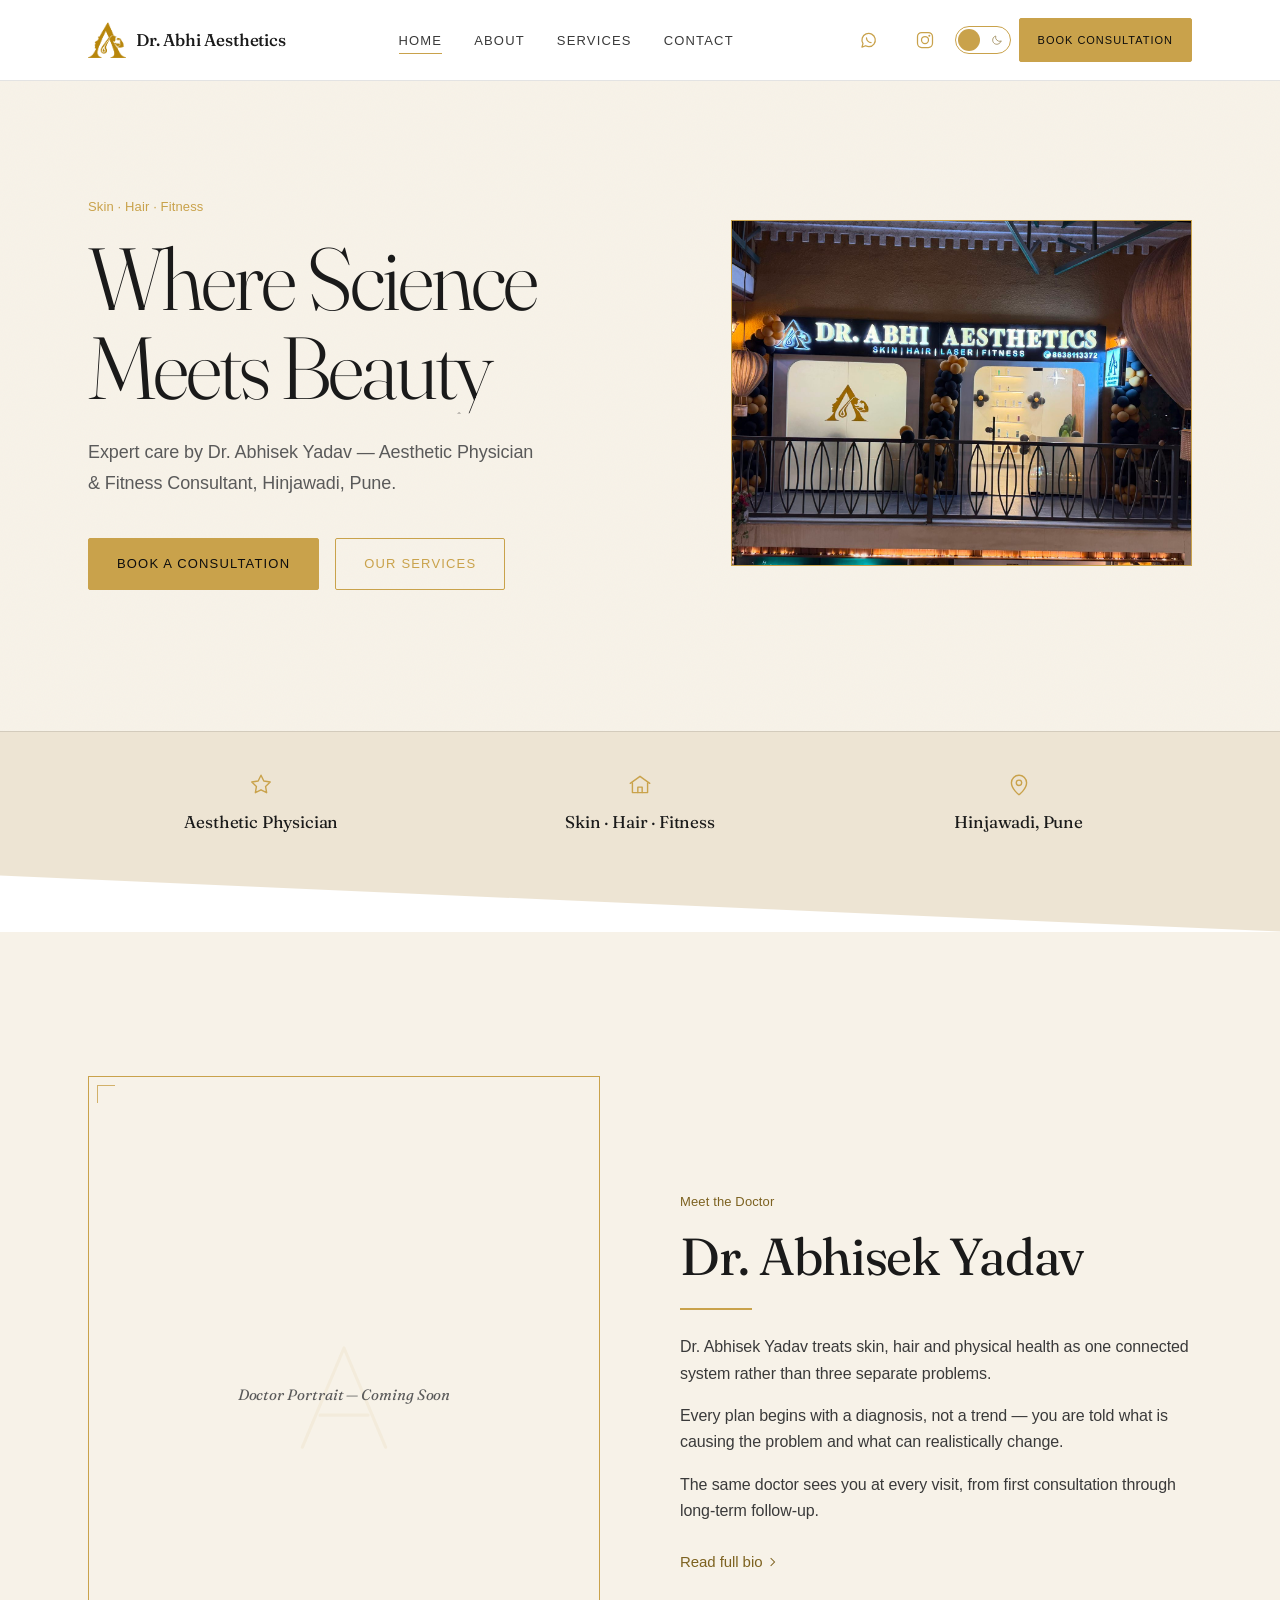
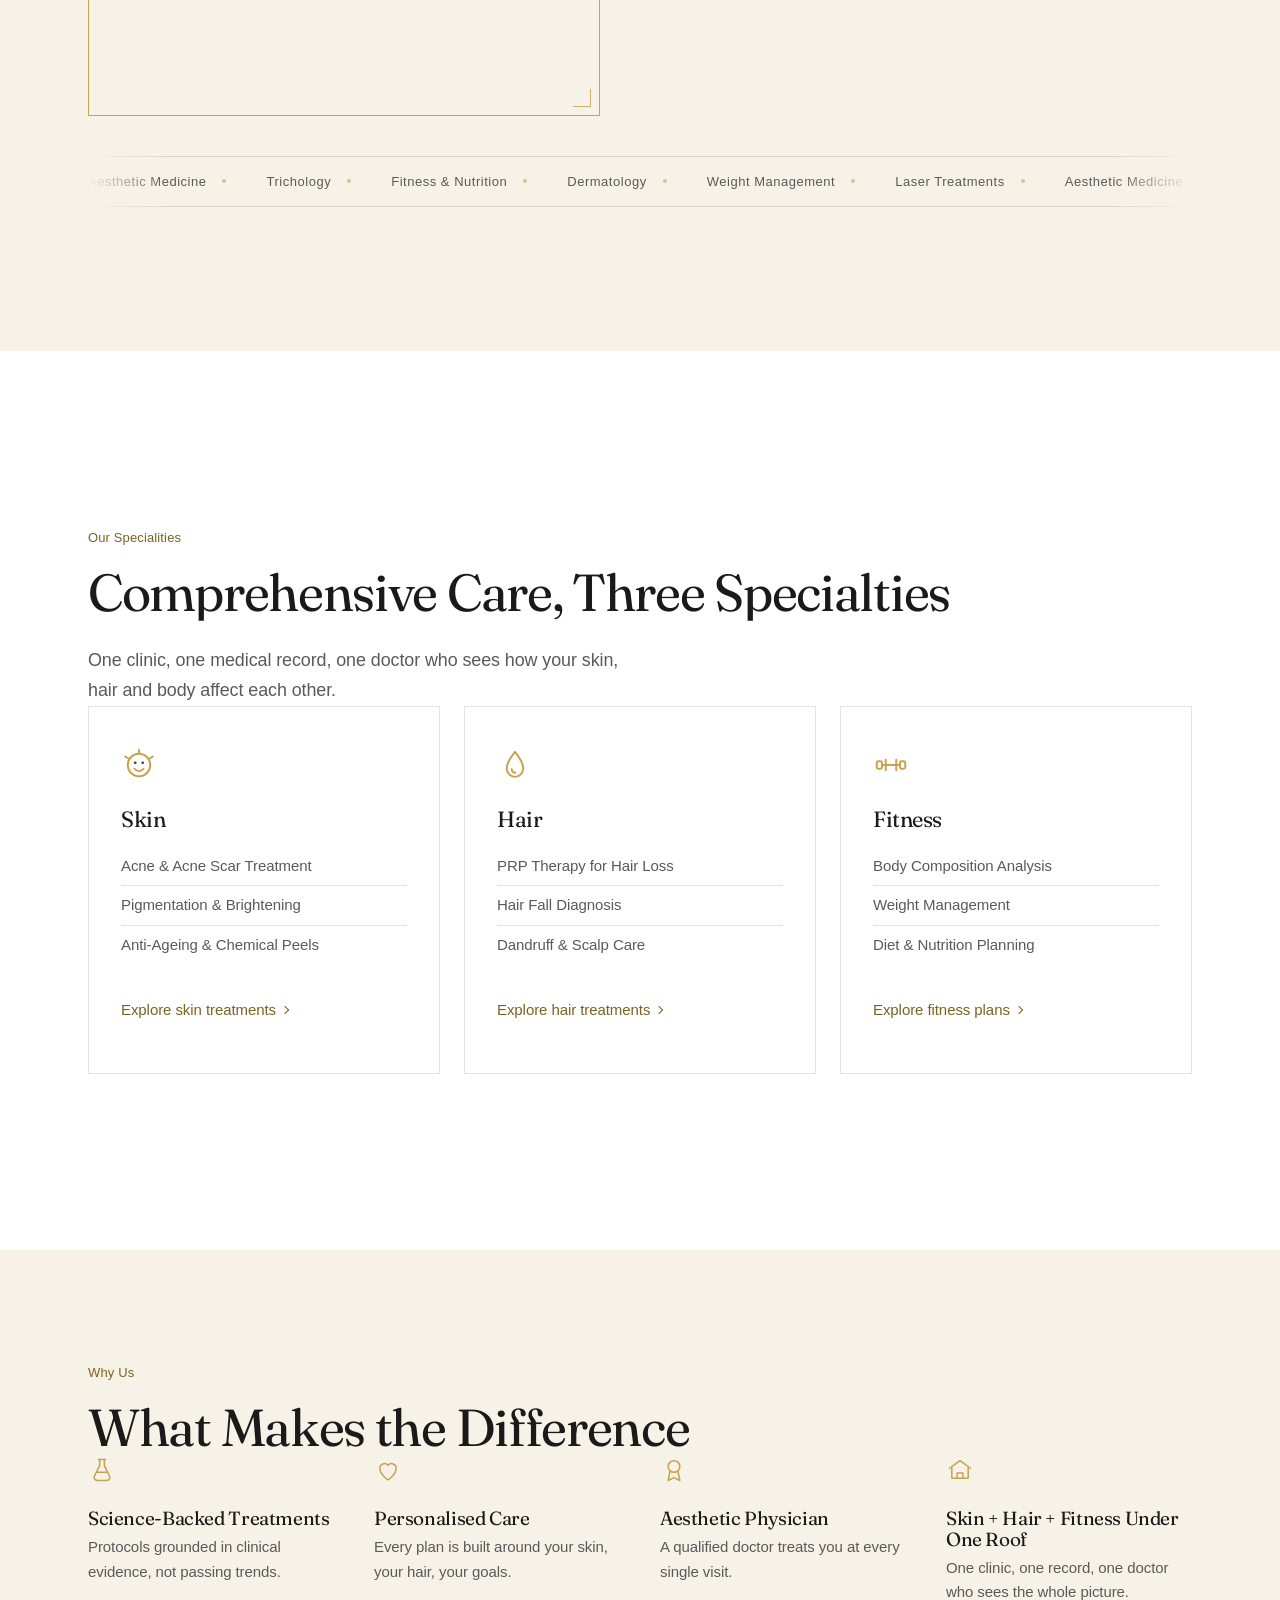
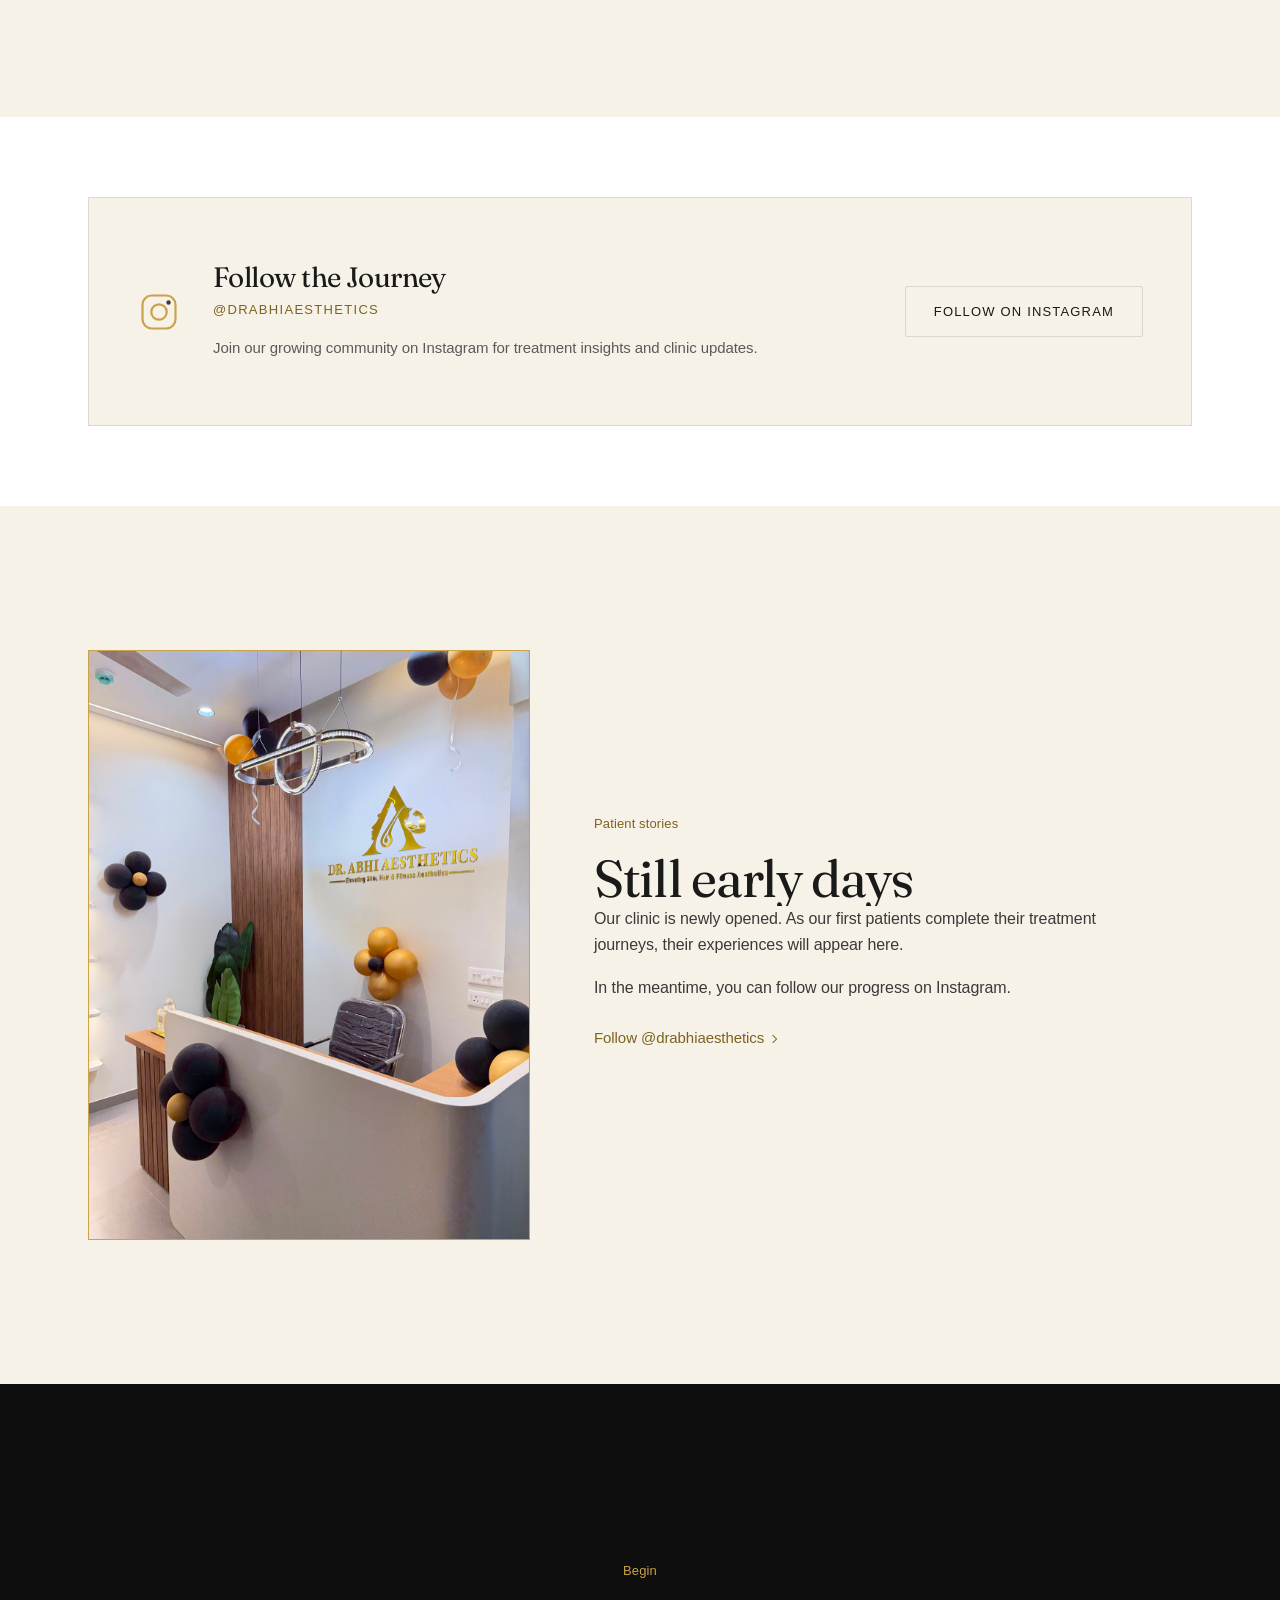
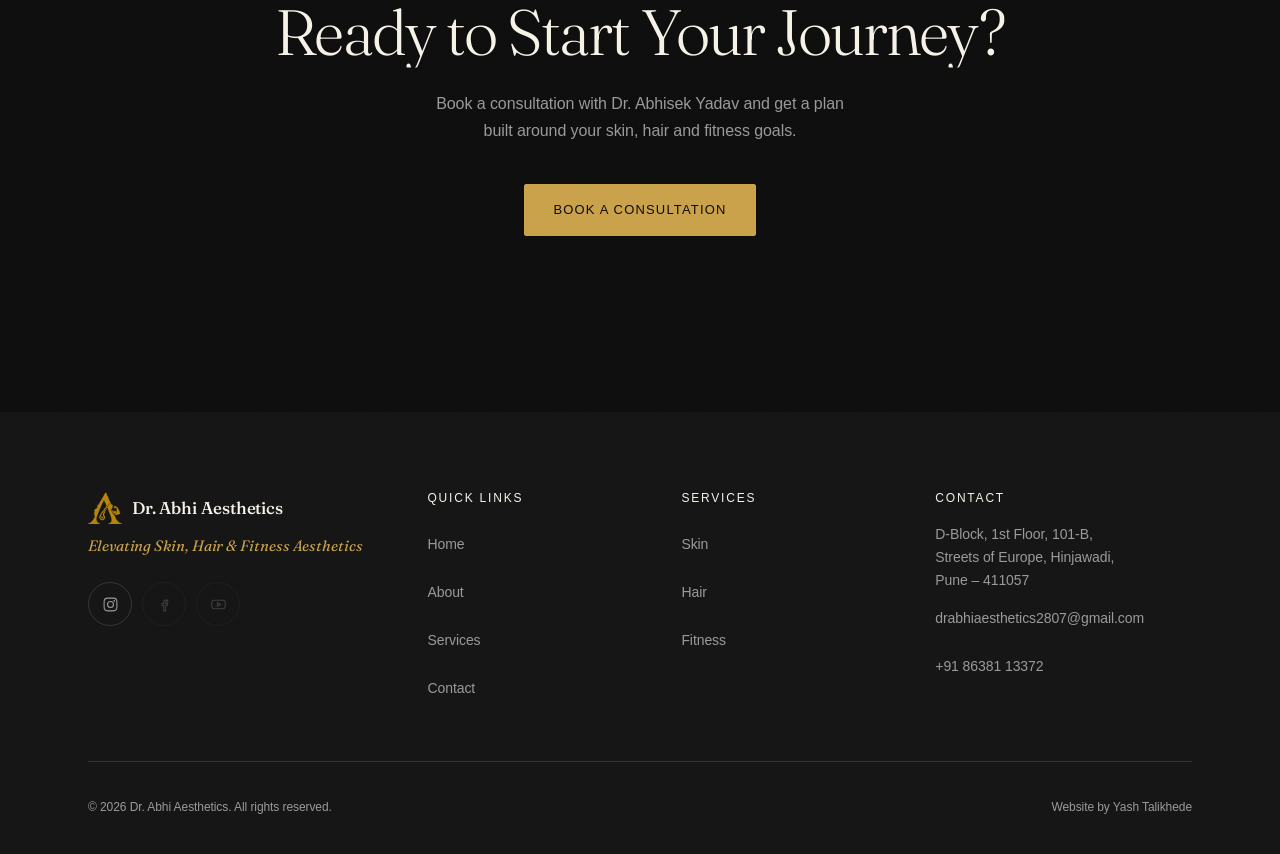
==== commit ae58f9ec: "fix(contact): add real WhatsApp number and tel links Co-Authored-By: Claude Opus 5 <noreply@anthropi" ====
--- a/website/index.html
+++ b/website/index.html
@@ -65,7 +65,7 @@
 
       <div class="nav__actions">
         <span class="nav__social">
-          <a href="https://wa.me/" title="WhatsApp — number coming soon" aria-label="WhatsApp — number coming soon"><svg viewBox="0 0 24 24" aria-hidden="true"><path d="M3.5 20.5l1.3-4.2A8 8 0 1112 20a8 8 0 01-4-1.1z"/><path d="M9 9.5c0 3 2.5 5.5 5.5 5.5"/></svg></a>
+          <a href="https://wa.me/918638113372?text=Hi%20Dr.%20Abhi%20Aesthetics%2C%20I%20would%20like%20to%20book%20a%20consultation" target="_blank" rel="noopener noreferrer" title="Chat on WhatsApp" aria-label="Chat on WhatsApp"><svg viewBox="0 0 24 24" aria-hidden="true"><path d="M3.5 20.5l1.3-4.2A8 8 0 1112 20a8 8 0 01-4-1.1z"/><path d="M9 9.5c0 3 2.5 5.5 5.5 5.5"/></svg></a>
           <a href="https://www.instagram.com/drabhiaesthetics/" target="_blank" rel="noopener noreferrer" title="Follow on Instagram" aria-label="Follow Dr. Abhi Aesthetics on Instagram"><svg viewBox="0 0 24 24" aria-hidden="true"><rect x="3" y="3" width="18" height="18" rx="5"/><circle cx="12" cy="12" r="4.2"/><circle cx="17.2" cy="6.8" r="1.2" fill="currentColor" stroke="none"/></svg></a>
         </span>
         <button class="theme-pill" type="button" role="switch" aria-checked="false" aria-label="Switch to dark mode">
@@ -348,6 +348,7 @@
         <ul class="footer__list">
           <li>D-Block, 1st Floor, 101-B,<br>Streets of Europe, Hinjawadi,<br>Pune &ndash; 411057</li>
           <li><a href="mailto:drabhiaesthetics2807@gmail.com">drabhiaesthetics2807@gmail.com</a></li>
+          <li><a href="tel:+918638113372">+91 86381 13372</a></li>
         </ul>
       </div>
     </div>
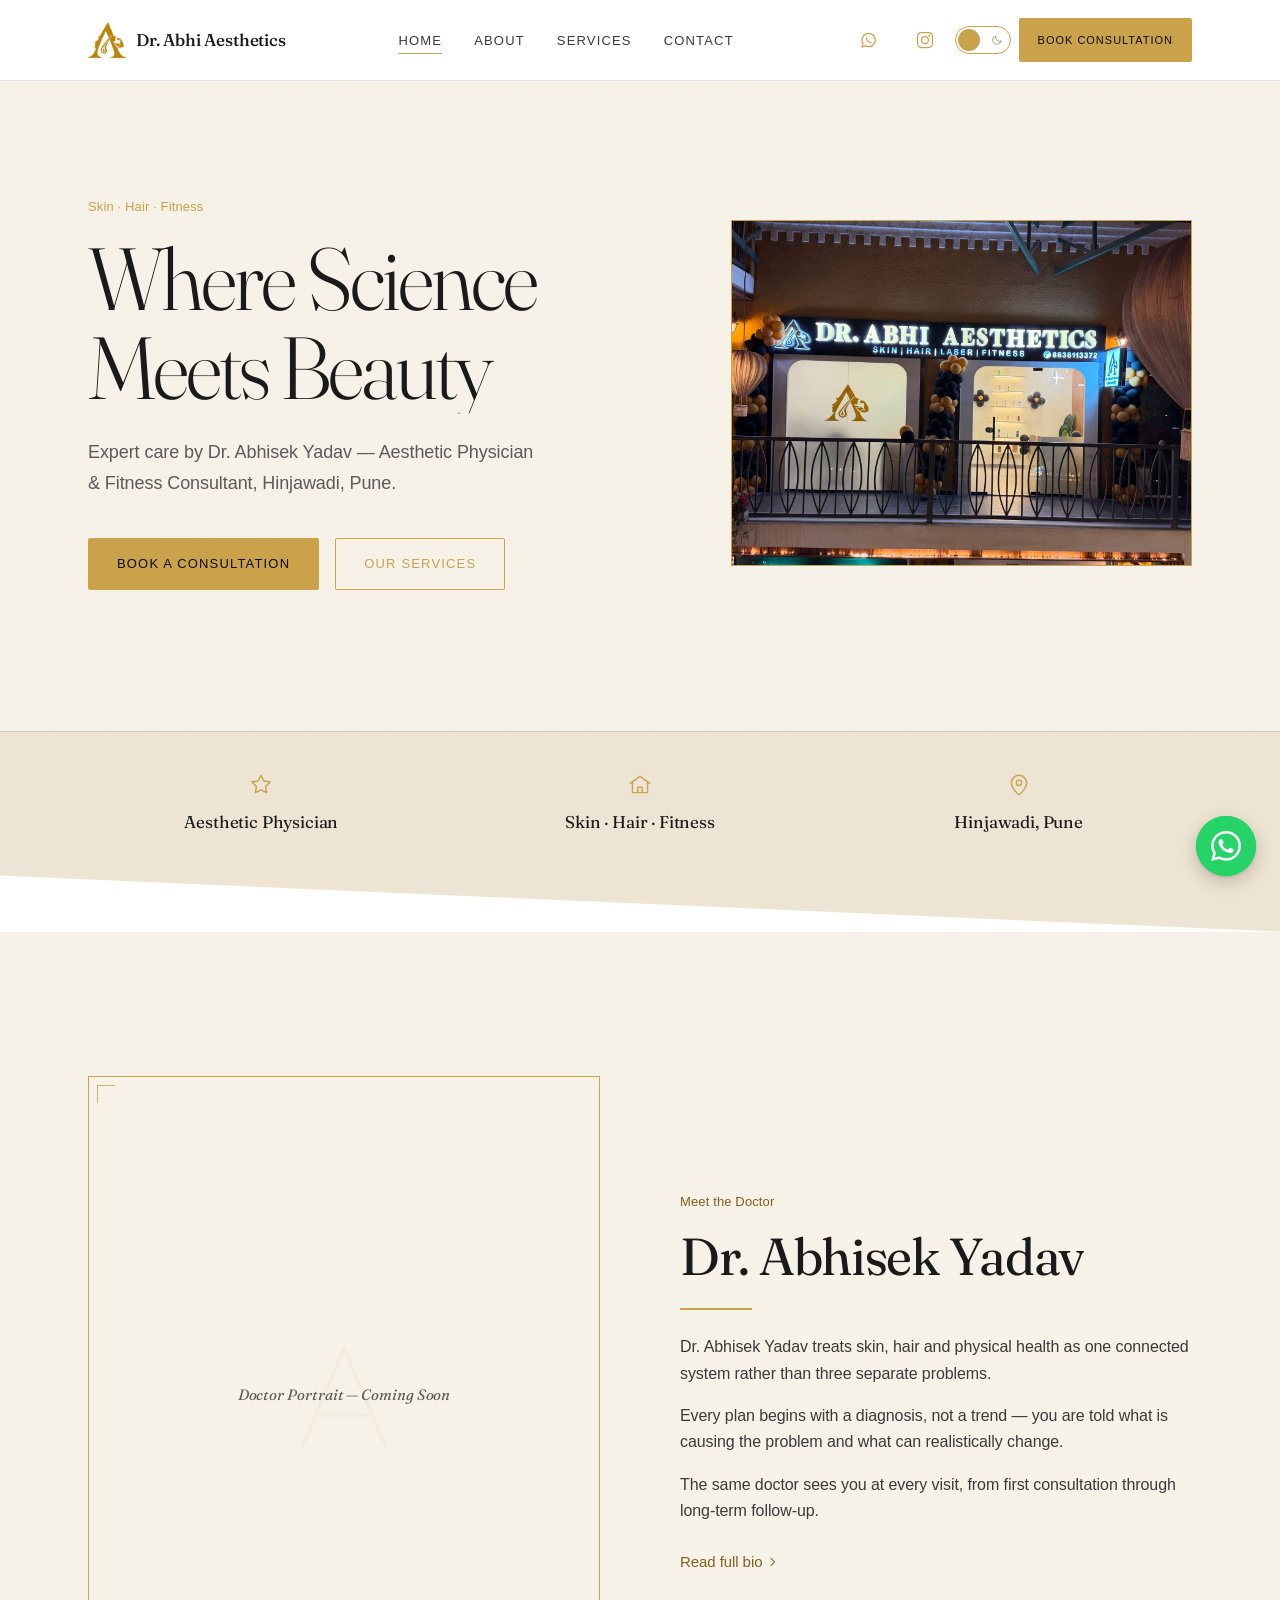
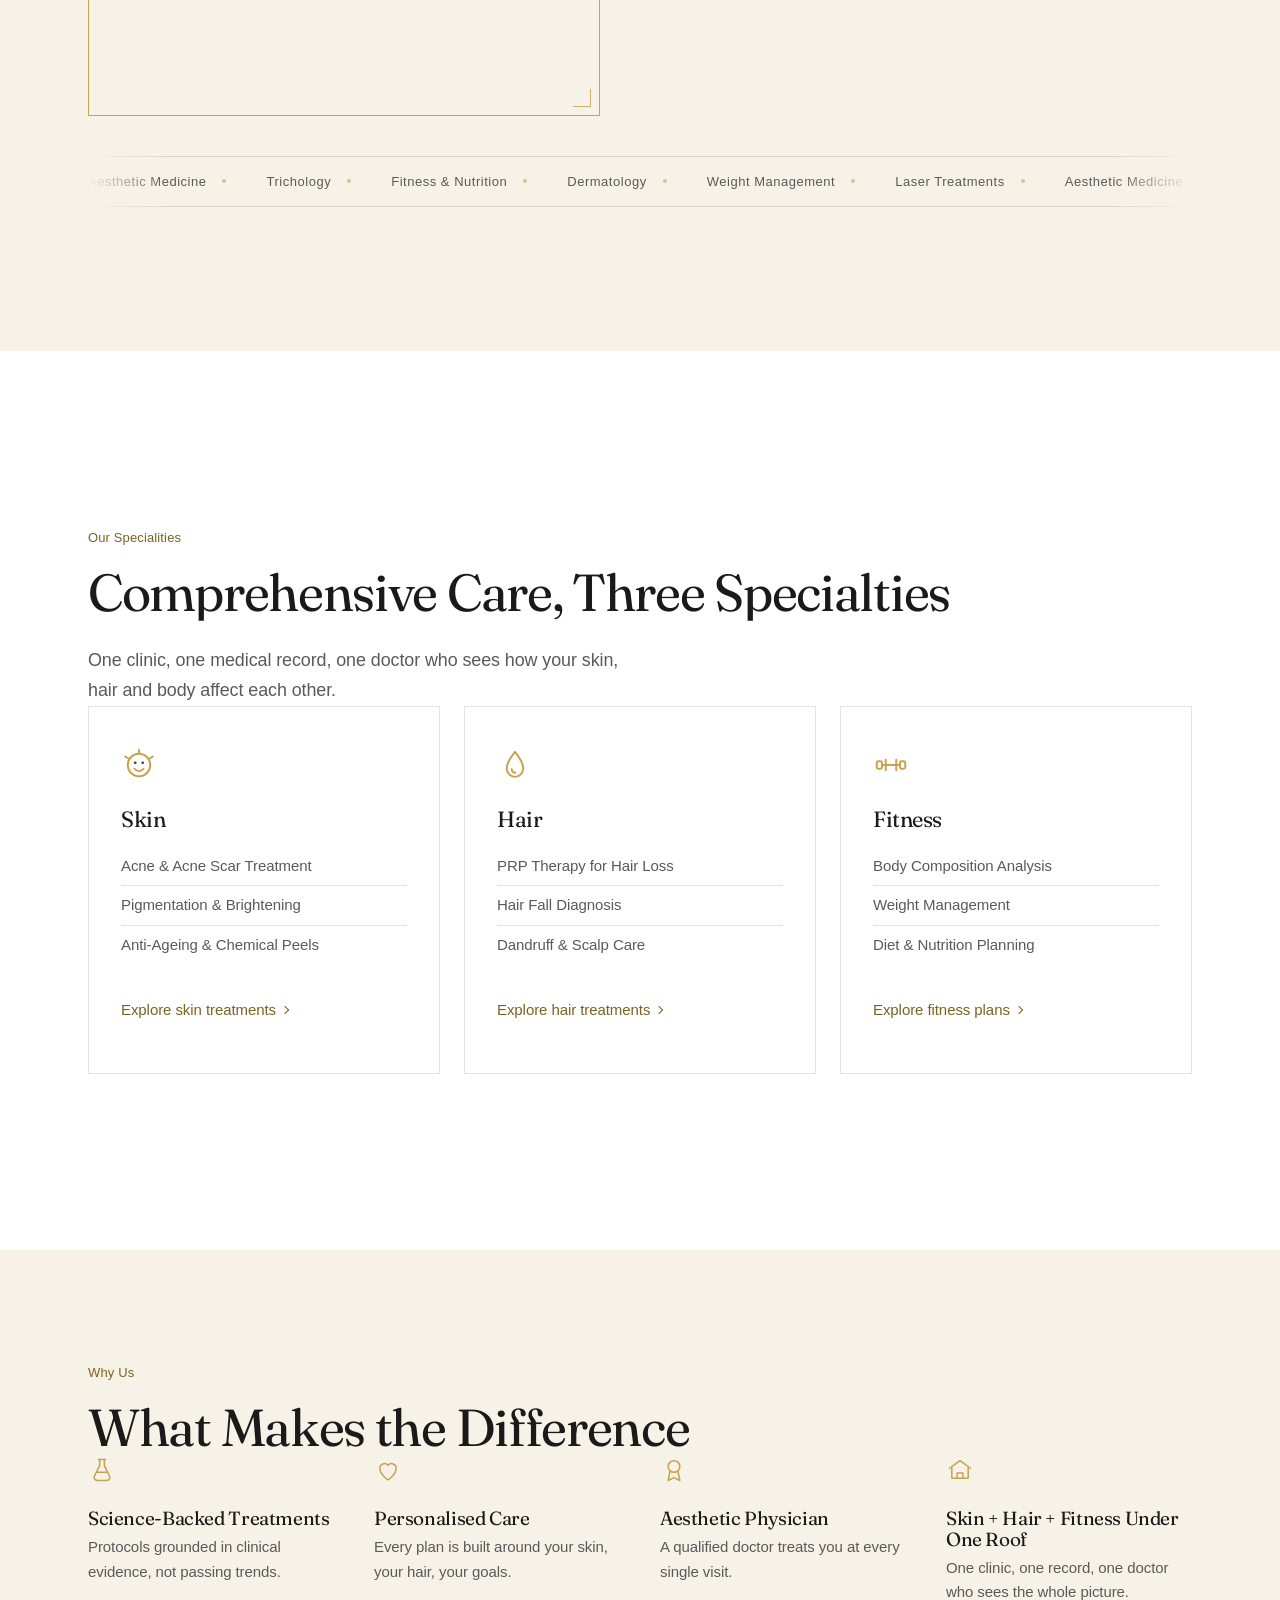
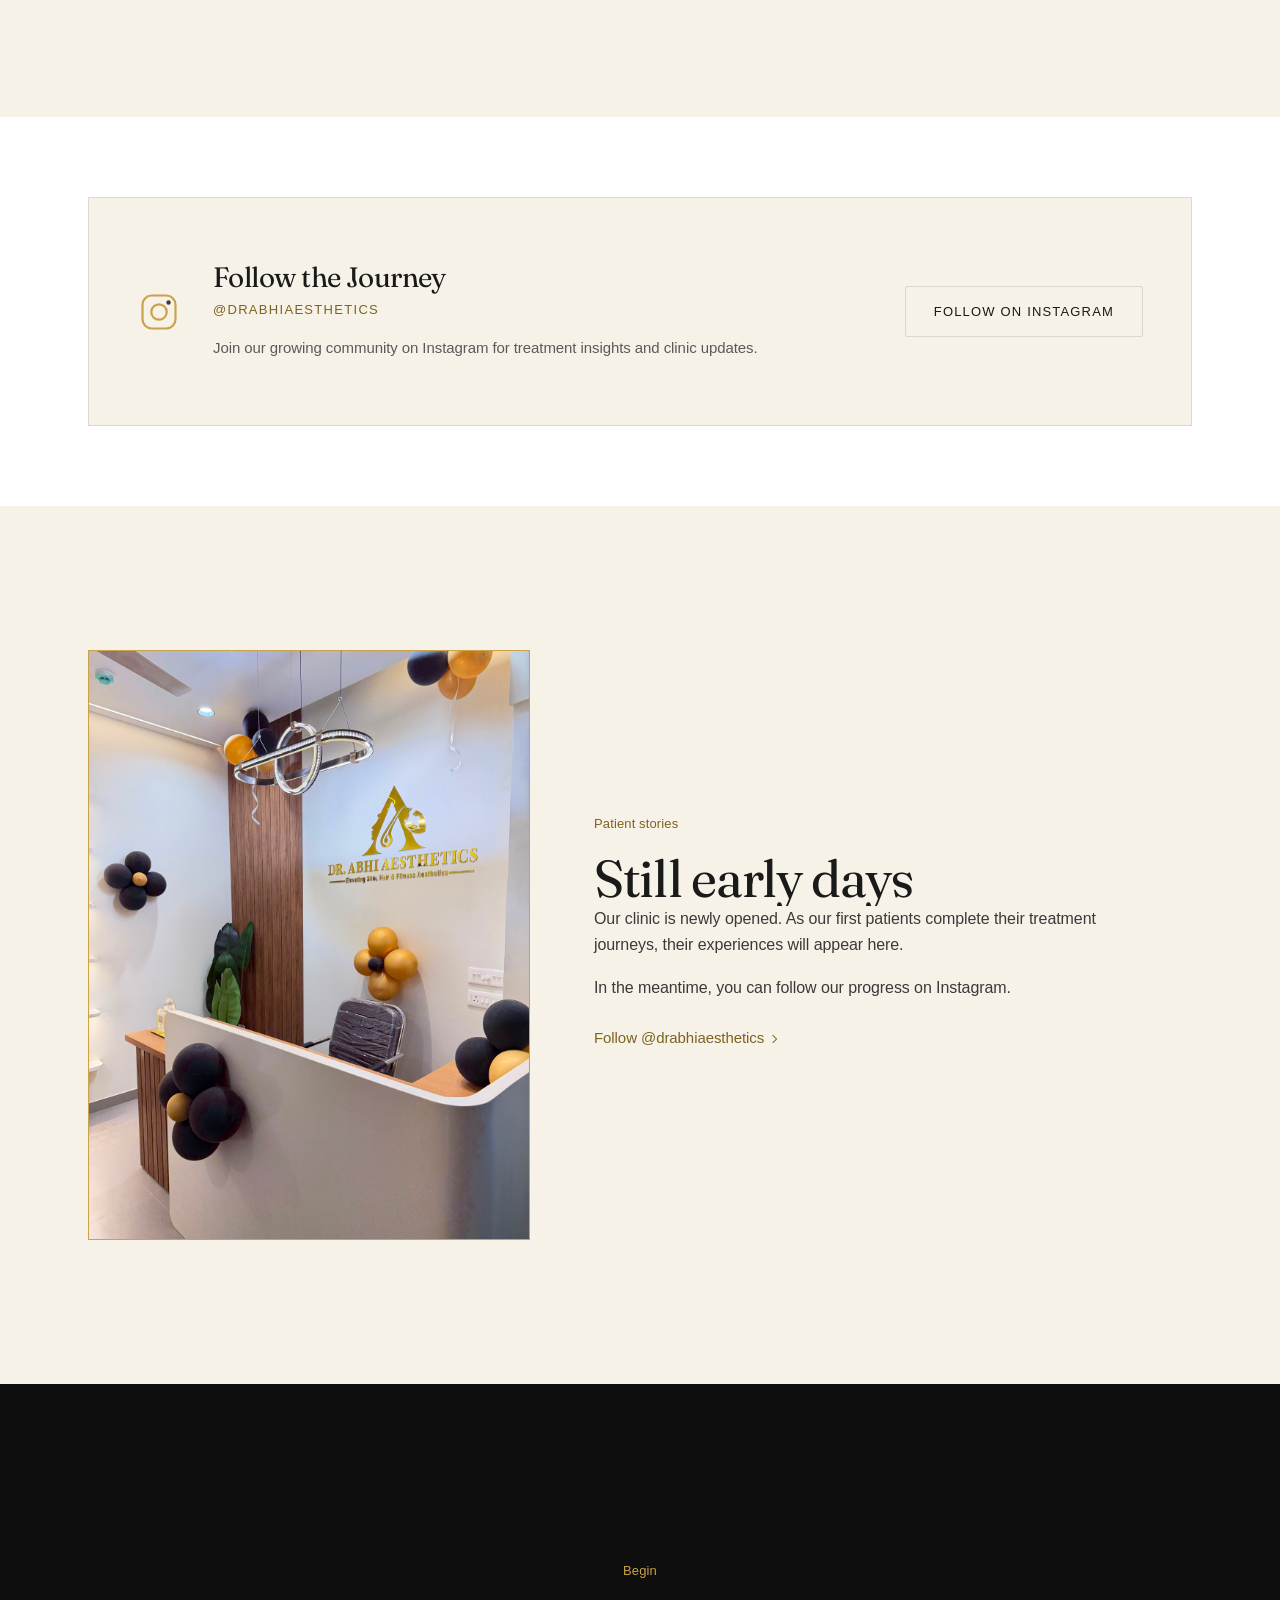
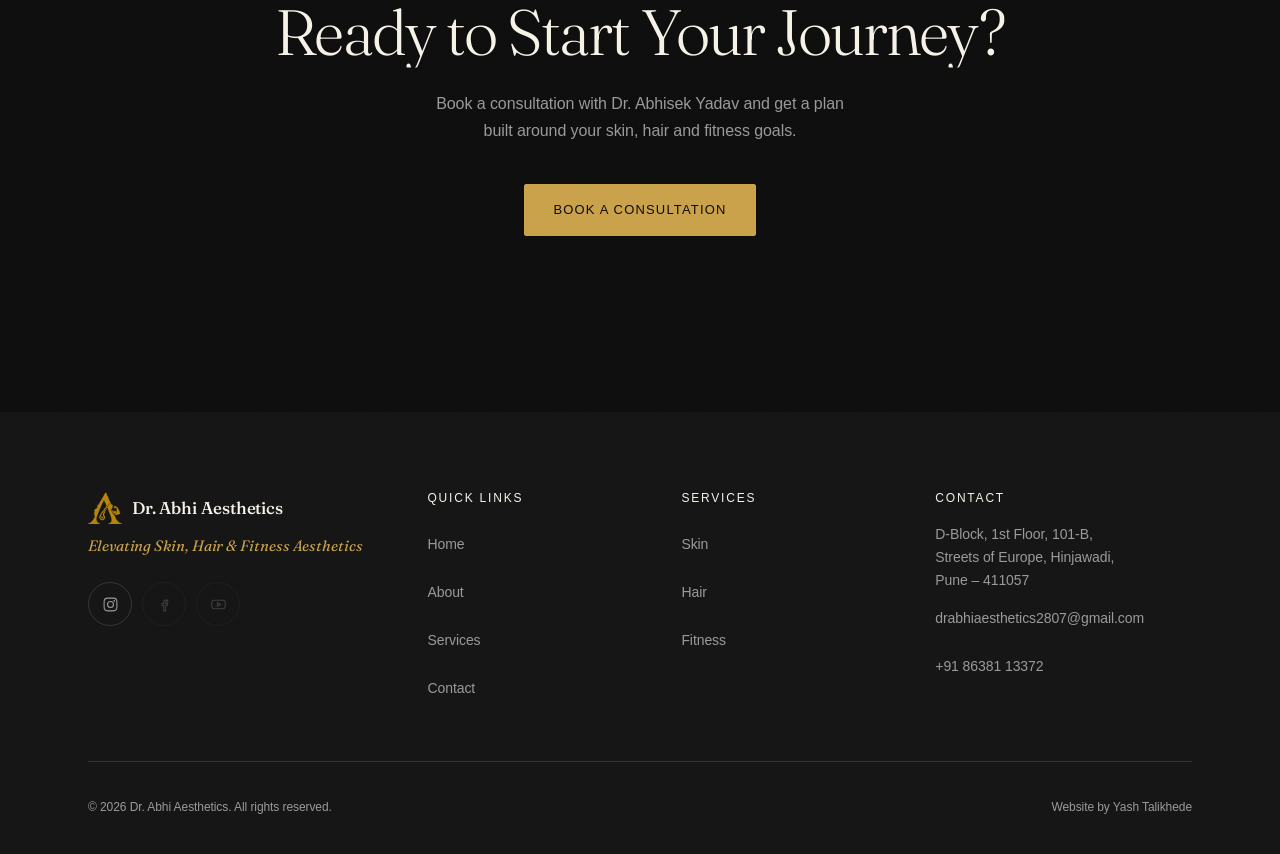
==== commit 73cbf1b5: "feat: add floating WhatsApp chat widget with typing animation Adds a 'Dr. Abhi is Online' floating W" ====
--- a/website/index.html
+++ b/website/index.html
@@ -385,5 +385,271 @@
 </nav>
 
 <script src="script.js"></script>
+
+<!-- WhatsApp chat widget — self-contained: markup, styles and behaviour live
+     here only. The Contact pixel event comes from script.js's delegated
+     wa.me click listener, so this block deliberately makes no tracking call. -->
+<div class="wa-widget" id="waWidget">
+  <div class="wa-widget-bubble" id="waWidgetBubble">
+    <span class="wa-widget-bubble-body">
+      <span class="wa-widget-dots" aria-hidden="true"><span></span><span></span><span></span></span>
+      <span class="wa-widget-msg" id="waWidgetMsg">Hi! Book a Free Skin Consultation 💬</span>
+    </span>
+    <button class="wa-widget-close" id="waWidgetClose" type="button" aria-label="Dismiss WhatsApp message">
+      <svg viewBox="0 0 12 12" aria-hidden="true"><path d="M2.5 2.5l7 7M9.5 2.5l-7 7"/></svg>
+    </button>
+  </div>
+  <a class="wa-widget-btn" id="waWidgetBtn" href="https://wa.me/918638113372?text=Hi%20Dr.%20Abhi%20Aesthetics%2C%20I%20would%20like%20to%20book%20a%20consultation" target="_blank" rel="noopener noreferrer" aria-label="Chat with Dr. Abhi Aesthetics on WhatsApp">
+    <svg viewBox="0 0 24 24" aria-hidden="true"><path d="M17.472 14.382c-.297-.149-1.758-.867-2.03-.967-.273-.099-.471-.148-.67.15-.197.297-.767.966-.94 1.164-.173.199-.347.223-.644.075-.297-.15-1.255-.463-2.39-1.475-.883-.788-1.48-1.761-1.653-2.059-.173-.297-.018-.458.13-.606.134-.133.298-.347.446-.52.149-.174.198-.298.298-.497.099-.198.05-.371-.025-.52-.075-.149-.669-1.612-.916-2.207-.242-.579-.487-.5-.669-.51-.173-.008-.371-.01-.57-.01-.198 0-.52.074-.792.372-.272.297-1.04 1.016-1.04 2.479 0 1.462 1.065 2.875 1.213 3.074.149.198 2.096 3.2 5.077 4.487.709.306 1.262.489 1.694.625.712.227 1.36.195 1.871.118.571-.085 1.758-.719 2.006-1.413.248-.694.248-1.289.173-1.413-.074-.124-.272-.198-.57-.347m-5.421 7.403h-.004a9.87 9.87 0 01-5.031-1.378l-.361-.214-3.741.982.998-3.648-.235-.374a9.86 9.86 0 01-1.51-5.26c.001-5.45 4.436-9.884 9.888-9.884 2.64 0 5.122 1.03 6.988 2.898a9.825 9.825 0 012.893 6.994c-.003 5.45-4.437 9.884-9.885 9.884m8.413-18.297A11.815 11.815 0 0012.05 0C5.495 0 .16 5.335.157 11.892c0 2.096.547 4.142 1.588 5.945L.057 24l6.305-1.654a11.882 11.882 0 005.683 1.448h.005c6.554 0 11.89-5.335 11.893-11.893a11.821 11.821 0 00-3.48-8.413z"/></svg>
+  </a>
+</div>
+<style>
+.wa-widget {
+  position: fixed;
+  right: 24px;
+  bottom: 24px;
+  z-index: 9999;
+  width: 60px;
+  height: 60px;
+  transition: transform 0.35s cubic-bezier(0.2, 0.8, 0.2, 1);
+}
+/* Back-to-top occupies this corner once it appears; stack above it */
+body:has(.to-top.is-visible) .wa-widget { transform: translateY(-52px); }
+
+.wa-widget-btn {
+  position: relative;
+  display: flex;
+  align-items: center;
+  justify-content: center;
+  width: 60px;
+  height: 60px;
+  border-radius: 50%;
+  background-color: #25D366;
+  color: #fff;
+  box-shadow: 0 6px 18px rgba(0, 0, 0, 0.2), 0 1px 3px rgba(0, 0, 0, 0.12);
+  text-decoration: none;
+  animation: wa-widget-arrive 0.5s cubic-bezier(0.2, 0.8, 0.2, 1) 3s both;
+  transition: transform 0.25s ease, box-shadow 0.25s ease;
+}
+/* JS failsafe: if the arrival animation stalls, never leave the button hidden */
+.wa-widget--shown .wa-widget-btn { animation: none; }
+
+.wa-widget-btn:hover { transform: scale(1.06); box-shadow: 0 8px 24px rgba(0, 0, 0, 0.24), 0 1px 3px rgba(0, 0, 0, 0.12); }
+
+/* Live-indicator ring: a pseudo-element, so it never widens the click area */
+.wa-widget-btn::before {
+  content: '';
+  position: absolute;
+  inset: 0;
+  z-index: -1;
+  border-radius: 50%;
+  background-color: #25D366;
+  pointer-events: none;
+  animation: wa-widget-pulse 2s cubic-bezier(0, 0, 0.2, 1) infinite;
+}
+
+.wa-widget-btn svg { width: 30px; height: 30px; fill: currentColor; }
+
+@keyframes wa-widget-arrive {
+  from { opacity: 0; visibility: hidden; transform: translateY(16px) scale(0.8); }
+  to   { opacity: 1; visibility: visible; transform: none; }
+}
+
+@keyframes wa-widget-pulse {
+  from { opacity: 0.4; transform: scale(1); }
+  to   { opacity: 0; transform: scale(1.5); }
+}
+
+/* Message bubble: bottom-right corner sits off the button's top-left */
+.wa-widget-bubble {
+  position: absolute;
+  right: 40px;
+  bottom: 70px;
+  width: max-content;
+  max-width: 220px;
+  padding: 12px 34px 12px 14px;
+  border-radius: 14px 14px 4px 14px;
+  background-color: #fff;
+  color: #262626;
+  font-family: inherit;
+  font-size: 14px;
+  line-height: 1.4;
+  text-align: left;
+  box-shadow: 0 8px 24px rgba(0, 0, 0, 0.14), 0 1px 3px rgba(0, 0, 0, 0.1);
+  opacity: 0;
+  visibility: hidden;
+  transform: translate(12px, 12px) scale(0.85);
+  transform-origin: bottom right;
+  transition: opacity 0.3s ease, transform 0.35s cubic-bezier(0.2, 0.8, 0.2, 1), visibility 0s linear 0.35s;
+}
+
+.wa-widget--bubble-in .wa-widget-bubble {
+  opacity: 1;
+  visibility: visible;
+  transform: none;
+  transition-delay: 0s;
+}
+
+/* Caret pointing down-right at the button */
+.wa-widget-bubble::after {
+  content: '';
+  position: absolute;
+  top: 100%;
+  right: 0;
+  width: 12px;
+  height: 10px;
+  background-color: #fff;
+  clip-path: polygon(0 0, 100% 0, 100% 100%);
+}
+
+/* Dots and message share one cell, so the bubble never resizes mid-cycle */
+.wa-widget-bubble-body { display: grid; }
+.wa-widget-bubble-body > * { grid-area: 1 / 1; }
+
+.wa-widget-msg { transition: opacity 0.35s ease; }
+
+.wa-widget-dots {
+  display: flex;
+  align-items: center;
+  gap: 4px;
+  opacity: 0;
+  transition: opacity 0.2s ease;
+}
+
+.wa-widget-dots span {
+  width: 7px;
+  height: 7px;
+  border-radius: 50%;
+  background-color: #9b9b9b;
+  animation: wa-widget-dot 1.2s ease-in-out infinite;
+}
+.wa-widget-dots span:nth-child(2) { animation-delay: 0.15s; }
+.wa-widget-dots span:nth-child(3) { animation-delay: 0.3s; }
+
+@keyframes wa-widget-dot {
+  0%, 60%, 100% { opacity: 0.35; transform: translateY(0); }
+  30%           { opacity: 1;    transform: translateY(-3px); }
+}
+
+.wa-widget--typing .wa-widget-dots { opacity: 1; }
+.wa-widget--typing .wa-widget-msg { opacity: 0; }
+
+.wa-widget-close {
+  position: absolute;
+  top: 5px;
+  right: 5px;
+  display: flex;
+  align-items: center;
+  justify-content: center;
+  width: 24px;
+  height: 24px;
+  padding: 0;
+  border: 0;
+  border-radius: 50%;
+  background: transparent;
+  color: #6b6b6b;
+  cursor: pointer;
+}
+.wa-widget-close:hover { background-color: #f0f0f0; color: #262626; }
+.wa-widget-close svg { width: 10px; height: 10px; fill: none; stroke: currentColor; stroke-width: 1.6; stroke-linecap: round; }
+
+/* Below 768px the 60px tab bar owns the bottom edge; sit 16px above it */
+@media (max-width: 47.99rem) {
+  .wa-widget { right: 16px; bottom: calc(76px + env(safe-area-inset-bottom)); }
+  body:has(.to-top.is-visible) .wa-widget { transform: translateY(-44px); }
+  .wa-widget-bubble { max-width: 200px; }
+}
+
+@media (prefers-reduced-motion: reduce) {
+  .wa-widget { transition: none; }
+  .wa-widget-btn { animation: none; transition: none; }
+  .wa-widget-btn:hover { transform: none; }
+  .wa-widget-btn::before { display: none; }
+  .wa-widget-bubble { display: none; }
+}
+</style>
+<script>
+(() => {
+  const root = document.getElementById('waWidget');
+  if (!root) return;
+
+  const bubble = document.getElementById('waWidgetBubble');
+  const msg = document.getElementById('waWidgetMsg');
+  const closeBtn = document.getElementById('waWidgetClose');
+  const btn = document.getElementById('waWidgetBtn');
+  const KEY = 'wa-widget-dismissed';
+
+  // The CSS animation reveals the button at 3s; this guarantees it
+  setTimeout(() => root.classList.add('wa-widget--shown'), 3600);
+
+  let dismissed = false;
+  try { dismissed = sessionStorage.getItem(KEY) === '1'; } catch { /* storage blocked */ }
+
+  if (dismissed || window.matchMedia('(prefers-reduced-motion: reduce)').matches) {
+    bubble.remove();
+    return;
+  }
+
+  const MESSAGES = [
+    'Hi! Book a Free Skin Consultation 💬',
+    'Expert Hair Treatment Available 💇',
+    'Start Your Fitness Journey Today 💪',
+    'Dr. Abhi is available now ✨',
+  ];
+  const FIRST = 5000;
+  const TYPING = 1500;
+  const SHOW = 4000;
+  const PAUSE = 2500;
+
+  let index = 0;
+  let timer = 0;
+  let held = false;
+  let onRelease = null;
+
+  const later = (fn, ms) => { timer = setTimeout(fn, ms); };
+
+  const slideOut = () => {
+    root.classList.remove('wa-widget--bubble-in');
+    later(cycle, PAUSE);
+  };
+
+  function cycle() {
+    // Text changes only while the bubble is out of view
+    msg.textContent = MESSAGES[index];
+    index = (index + 1) % MESSAGES.length;
+    root.classList.add('wa-widget--typing', 'wa-widget--bubble-in');
+    later(() => {
+      root.classList.remove('wa-widget--typing');
+      later(() => {
+        // Never pull the bubble away from someone reading it or reaching for ✕
+        if (held) onRelease = slideOut;
+        else slideOut();
+      }, SHOW);
+    }, TYPING);
+  }
+
+  const hold = () => { held = true; };
+  const release = () => {
+    held = false;
+    if (onRelease) { const fn = onRelease; onRelease = null; fn(); }
+  };
+  bubble.addEventListener('pointerenter', hold);
+  bubble.addEventListener('pointerleave', release);
+  bubble.addEventListener('focusin', hold);
+  bubble.addEventListener('focusout', release);
+
+  closeBtn.addEventListener('click', () => {
+    clearTimeout(timer);
+    onRelease = null;
+    try { sessionStorage.setItem(KEY, '1'); } catch { /* storage blocked */ }
+    const hadFocus = bubble.contains(document.activeElement);
+    root.classList.remove('wa-widget--bubble-in', 'wa-widget--typing');
+    if (hadFocus) btn.focus();
+    setTimeout(() => bubble.remove(), 400);
+  });
+
+  later(cycle, FIRST);
+})();
+</script>
 </body>
 </html>
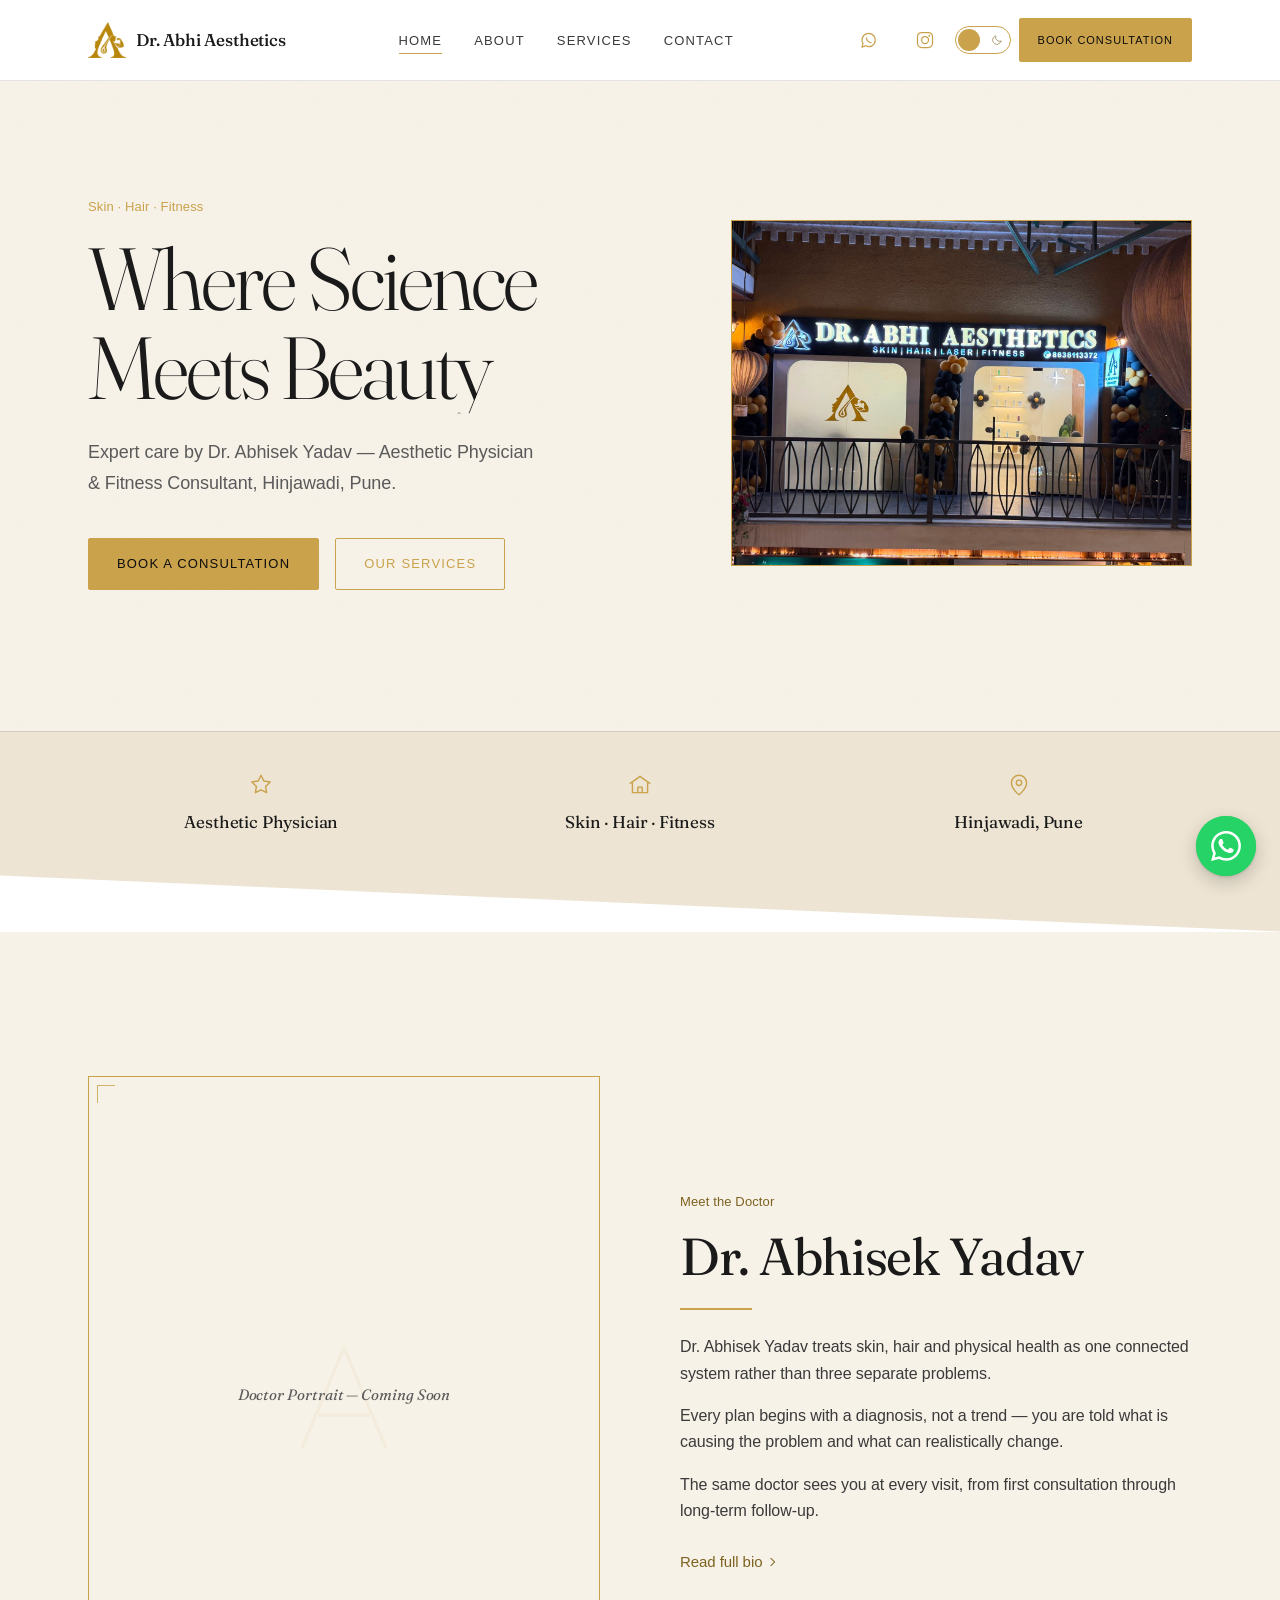
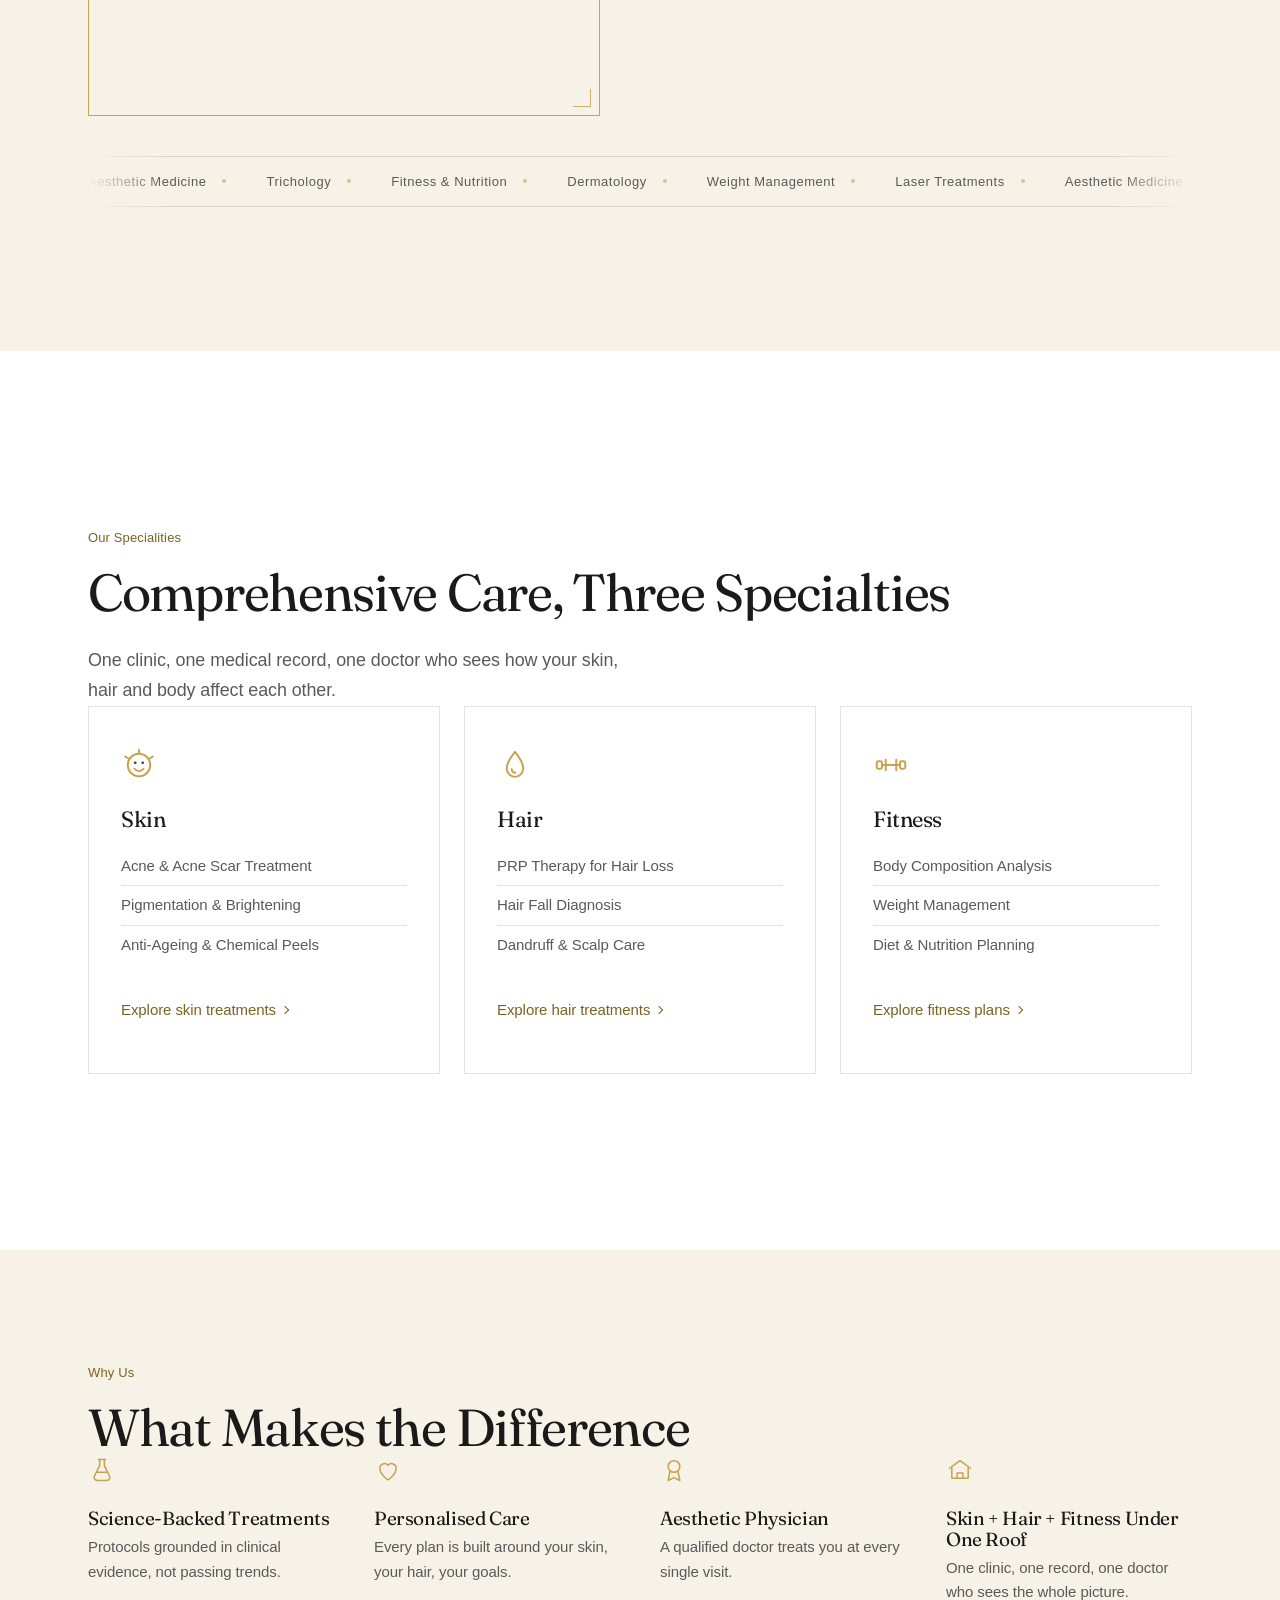
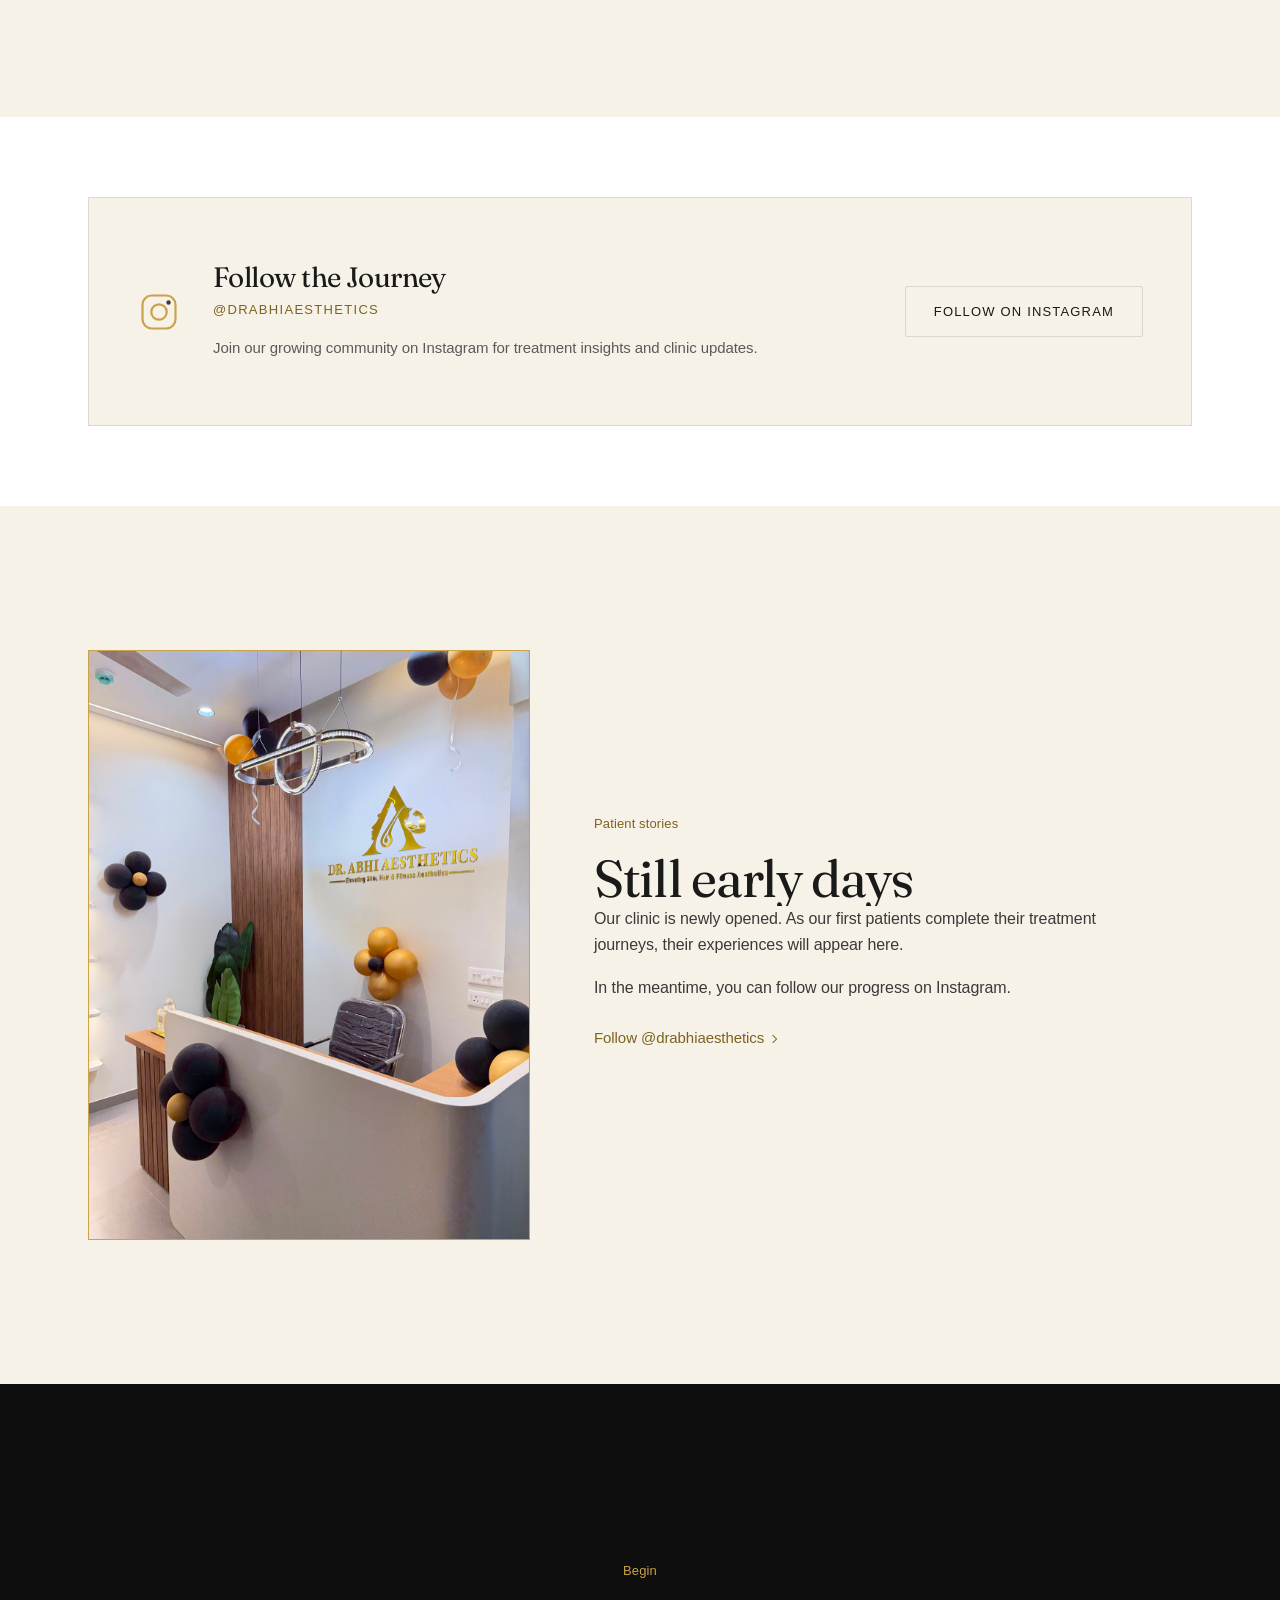
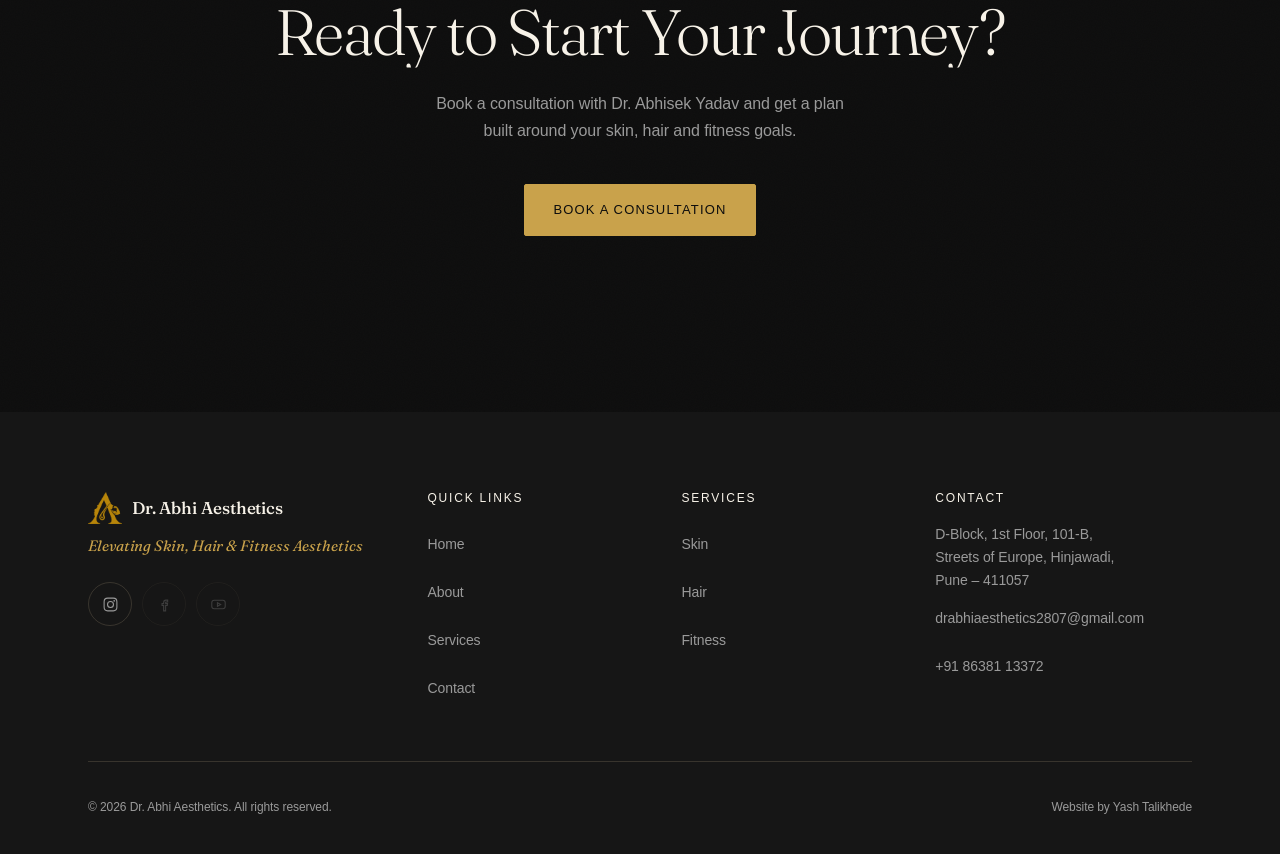
==== commit 147f5eeb: "feat: add custom favicon for browser tabs and Google search results Replaces default GoDaddy favicon" ====
--- a/website/index.html
+++ b/website/index.html
@@ -13,6 +13,10 @@
 <meta property="og:image:alt" content="The illuminated Dr. Abhi Aesthetics shopfront at night.">
 <link rel="icon" type="image/png" sizes="32x32" href="assets/favicon-32.png">
 <link rel="apple-touch-icon" href="assets/apple-touch-icon.png">
+<link rel="icon" type="image/png" sizes="32x32" href="/favicon-32x32.png">
+<link rel="icon" type="image/png" sizes="16x16" href="/favicon-16x16.png">
+<link rel="apple-touch-icon" sizes="180x180" href="/apple-touch-icon.png">
+<link rel="icon" type="image/png" sizes="48x48" href="/favicon-48x48.png">
 <script>document.documentElement.classList.add('js')</script>
 <script>try{if(localStorage.getItem('theme')==='dark')document.documentElement.dataset.theme='dark'}catch(e){}</script>
 <link rel="preconnect" href="https://fonts.googleapis.com">
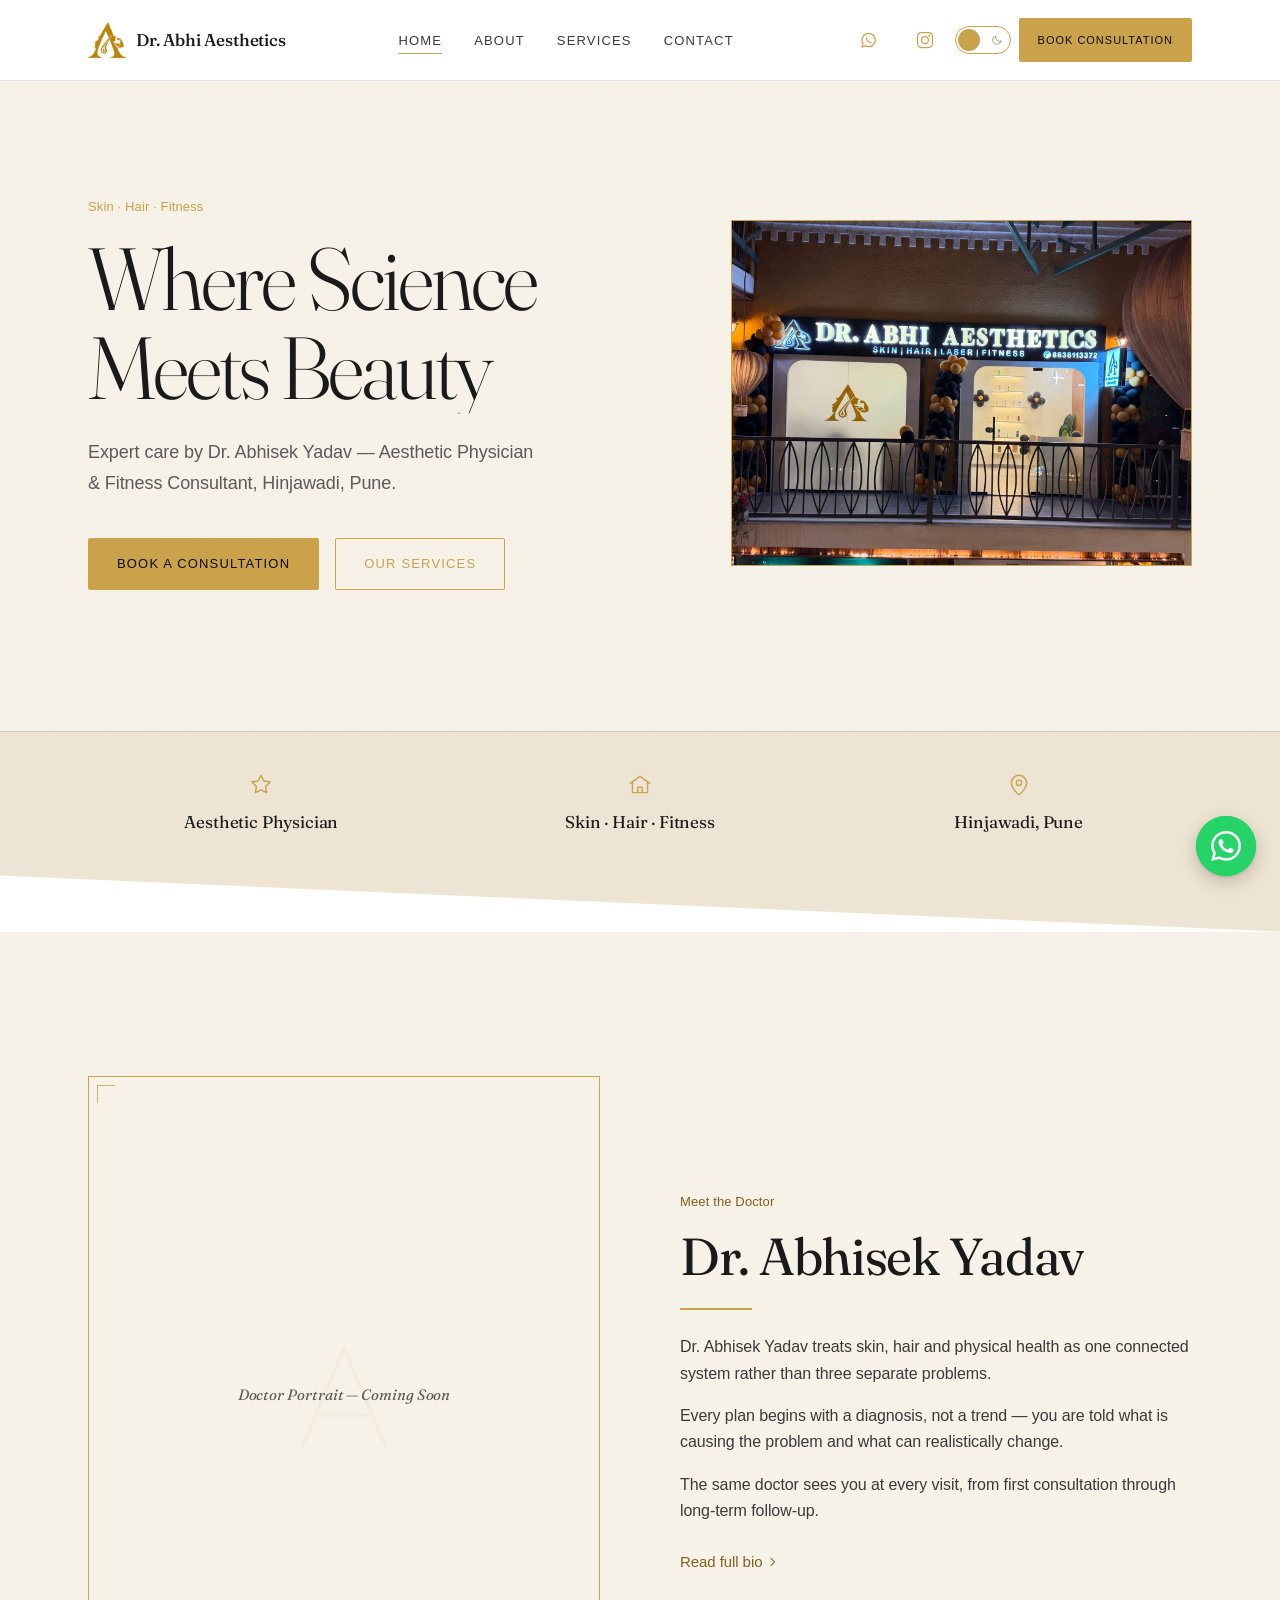
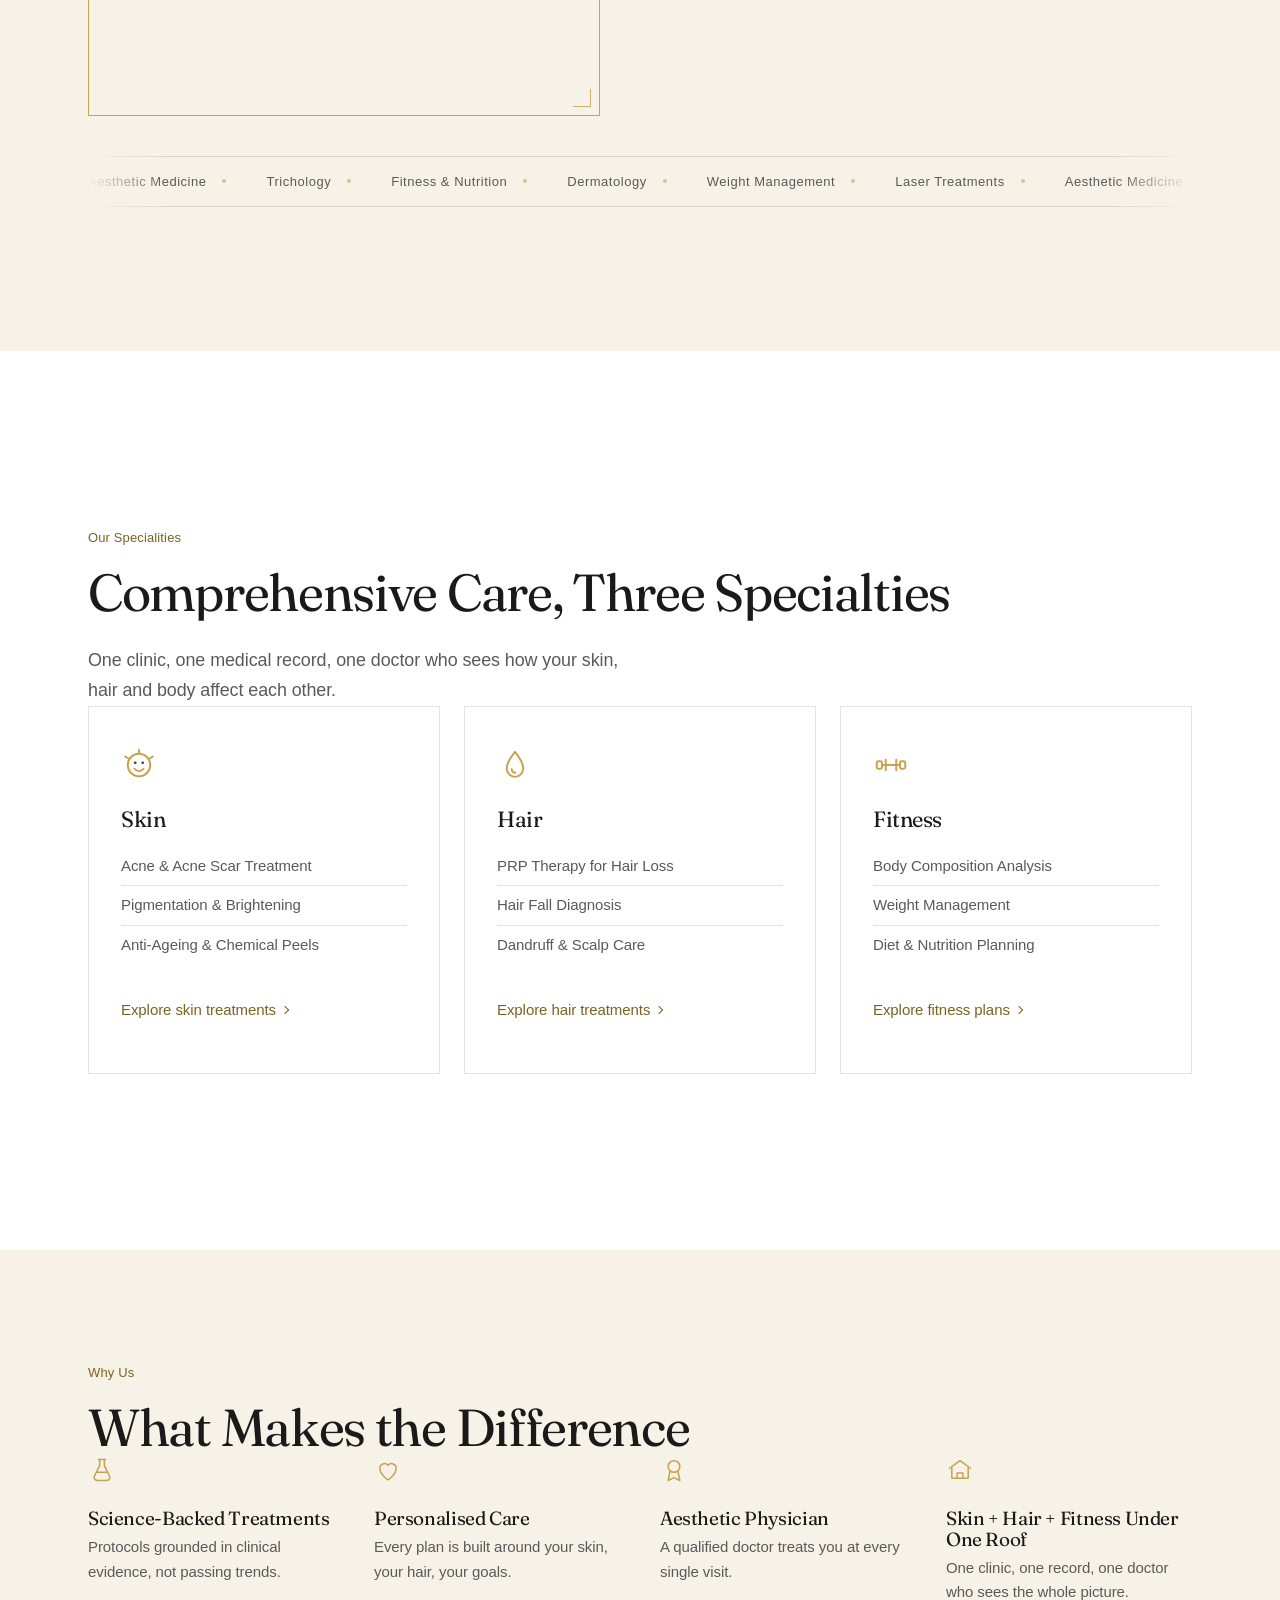
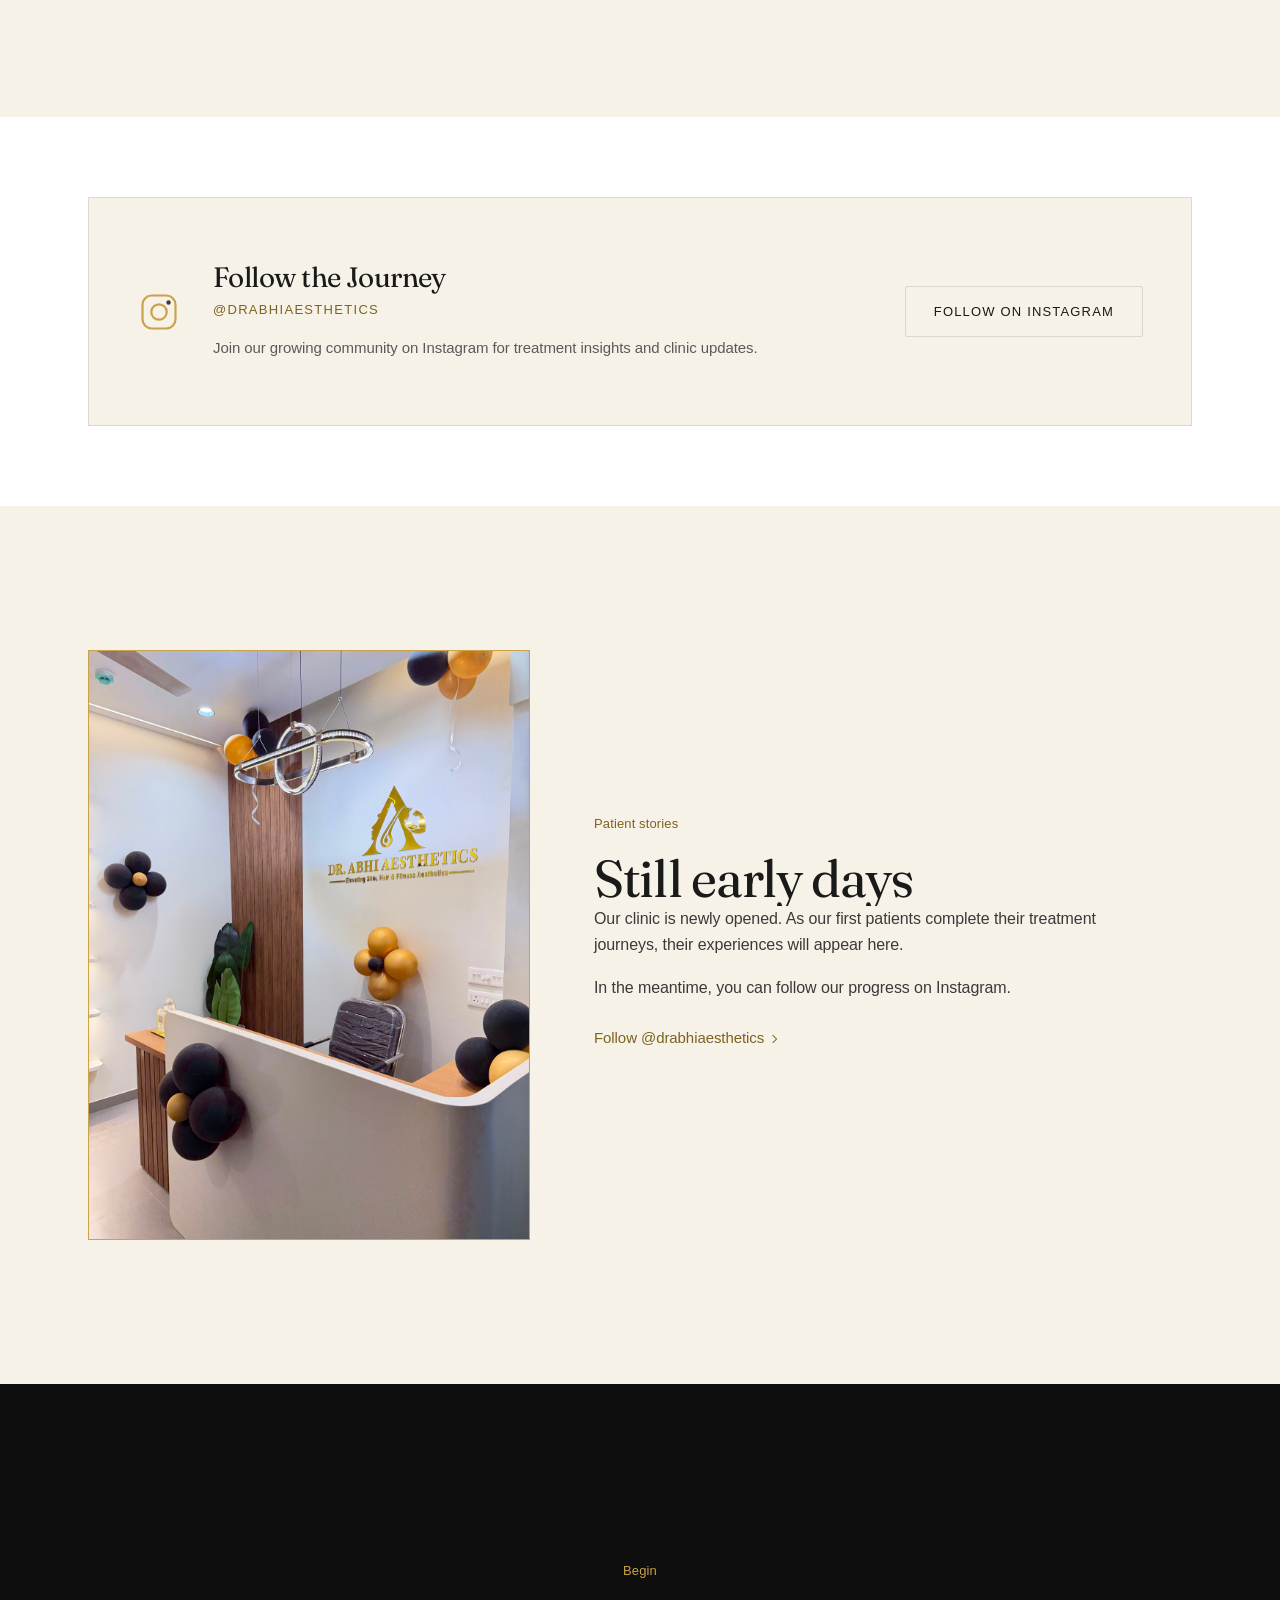
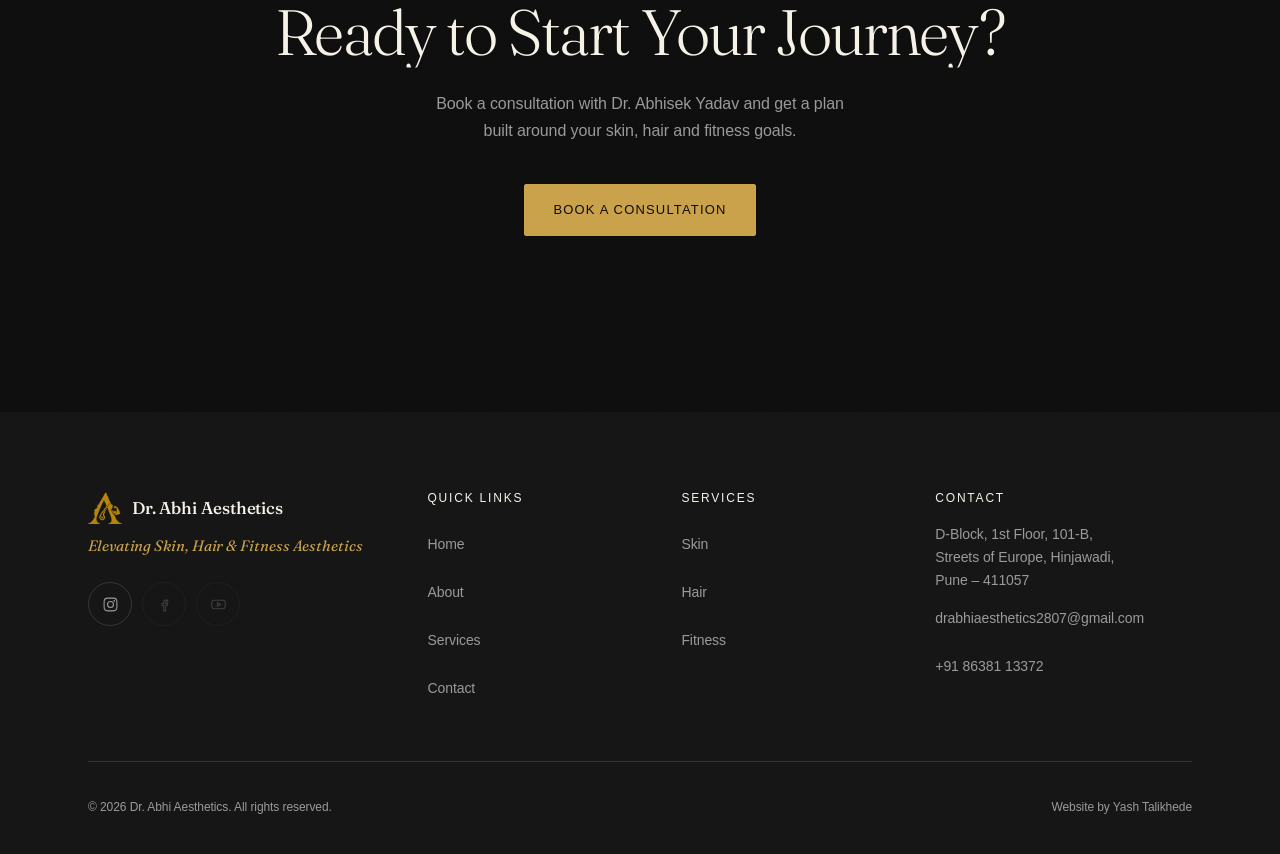
==== commit c7a60cf8: "feat(tracking): add Google Ads conversion tracking for WhatsApp, phone, and form submissions Co-Auth" ====
--- a/website/index.html
+++ b/website/index.html
@@ -1,6 +1,14 @@
 <!DOCTYPE html>
 <html lang="en">
 <head>
+<!-- Google tag (gtag.js) -->
+<script async src="https://www.googletagmanager.com/gtag/js?id=AW-18470239568"></script>
+<script>
+  window.dataLayer = window.dataLayer || [];
+  function gtag(){dataLayer.push(arguments);}
+  gtag('js', new Date());
+  gtag('config', 'AW-18470239568');
+</script>
 <meta charset="UTF-8">
 <meta name="viewport" content="width=device-width, initial-scale=1, viewport-fit=cover">
 <title>Dr. Abhi Aesthetics | Skin, Hair &amp; Fitness Clinic in Hinjawadi, Pune</title>
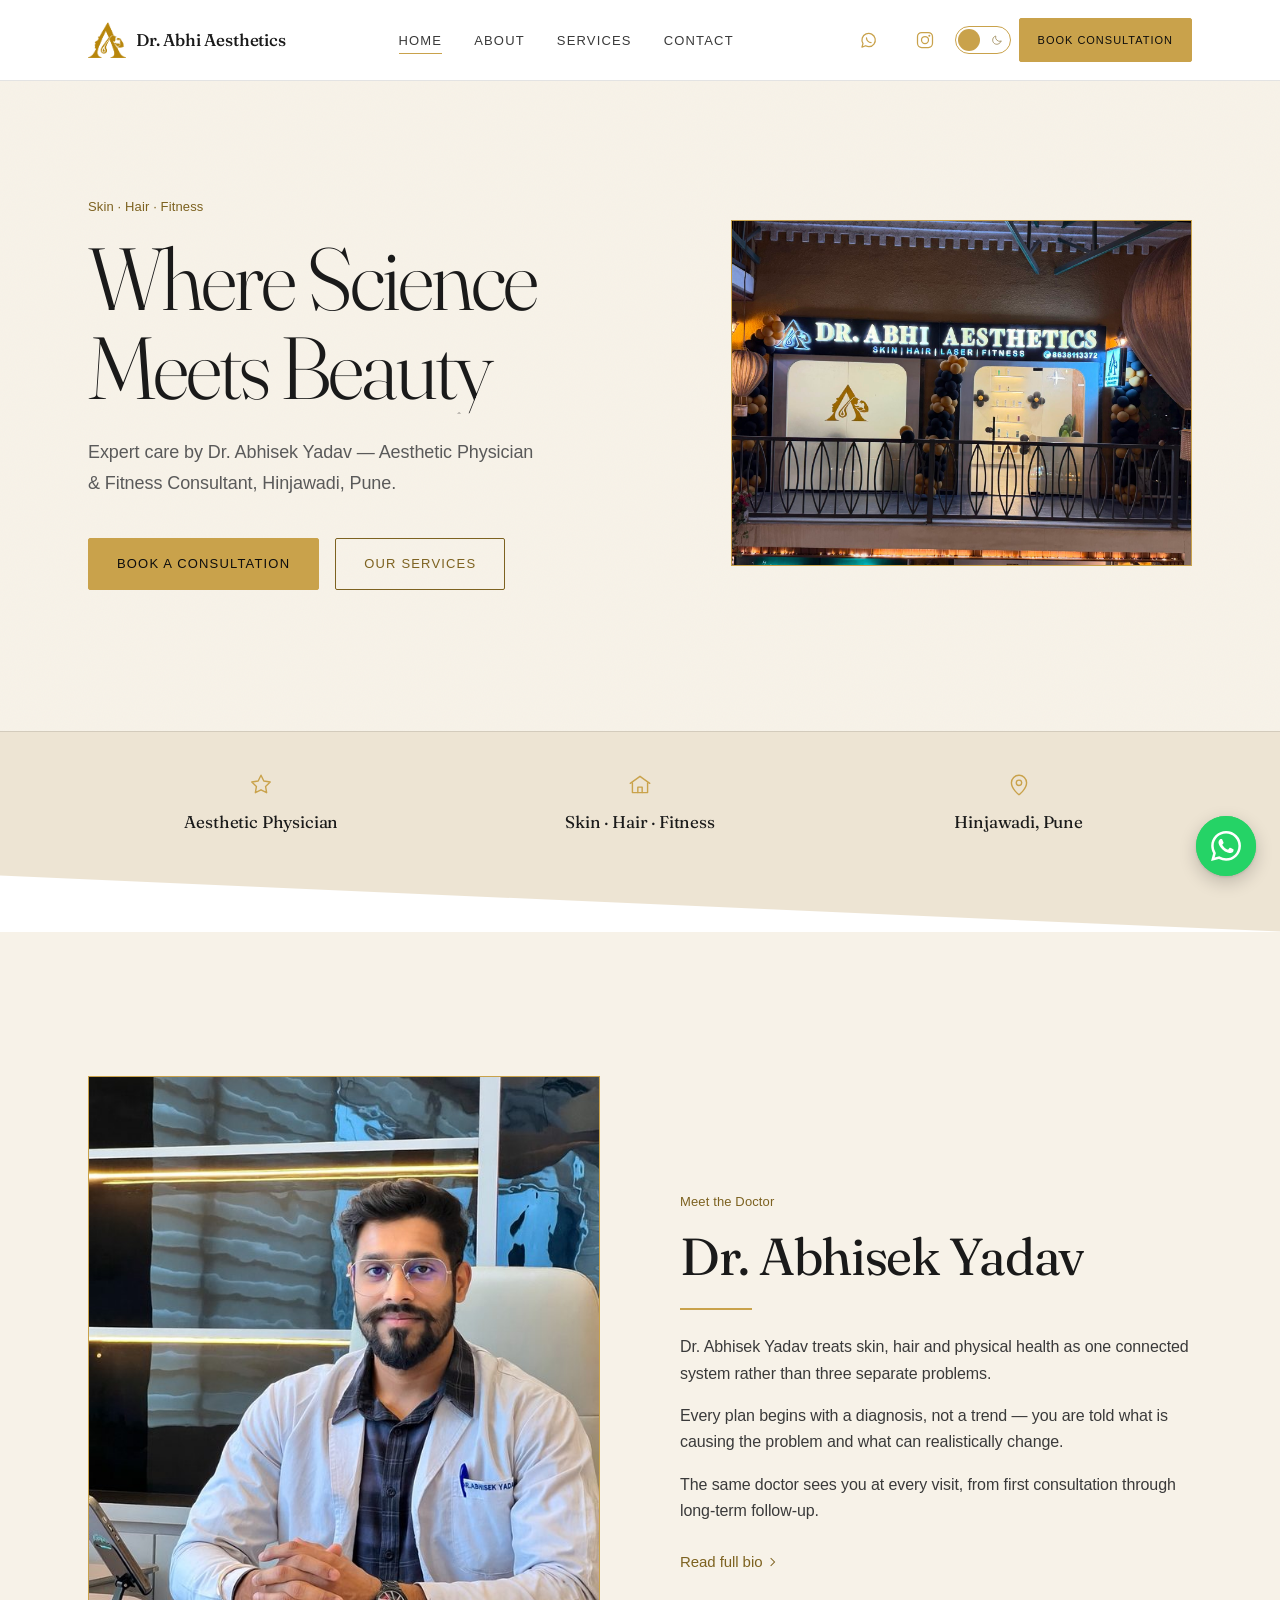
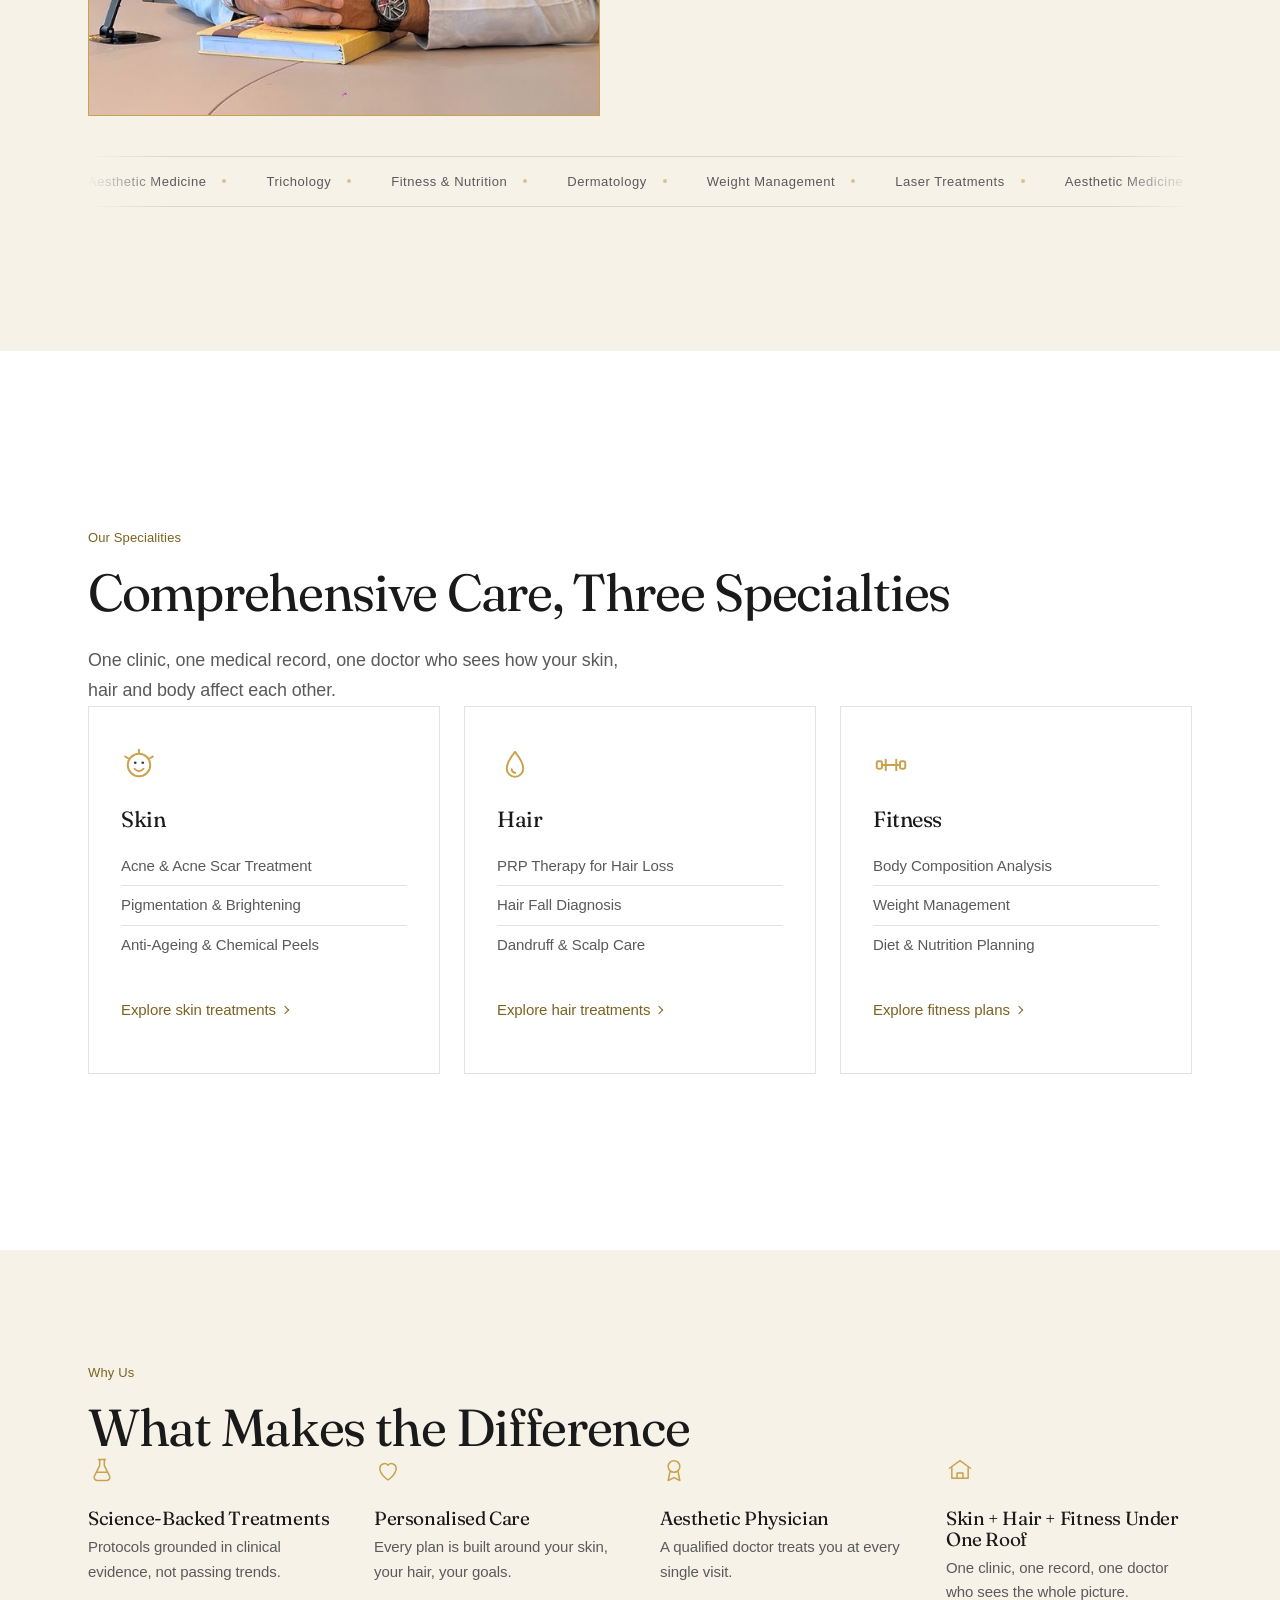
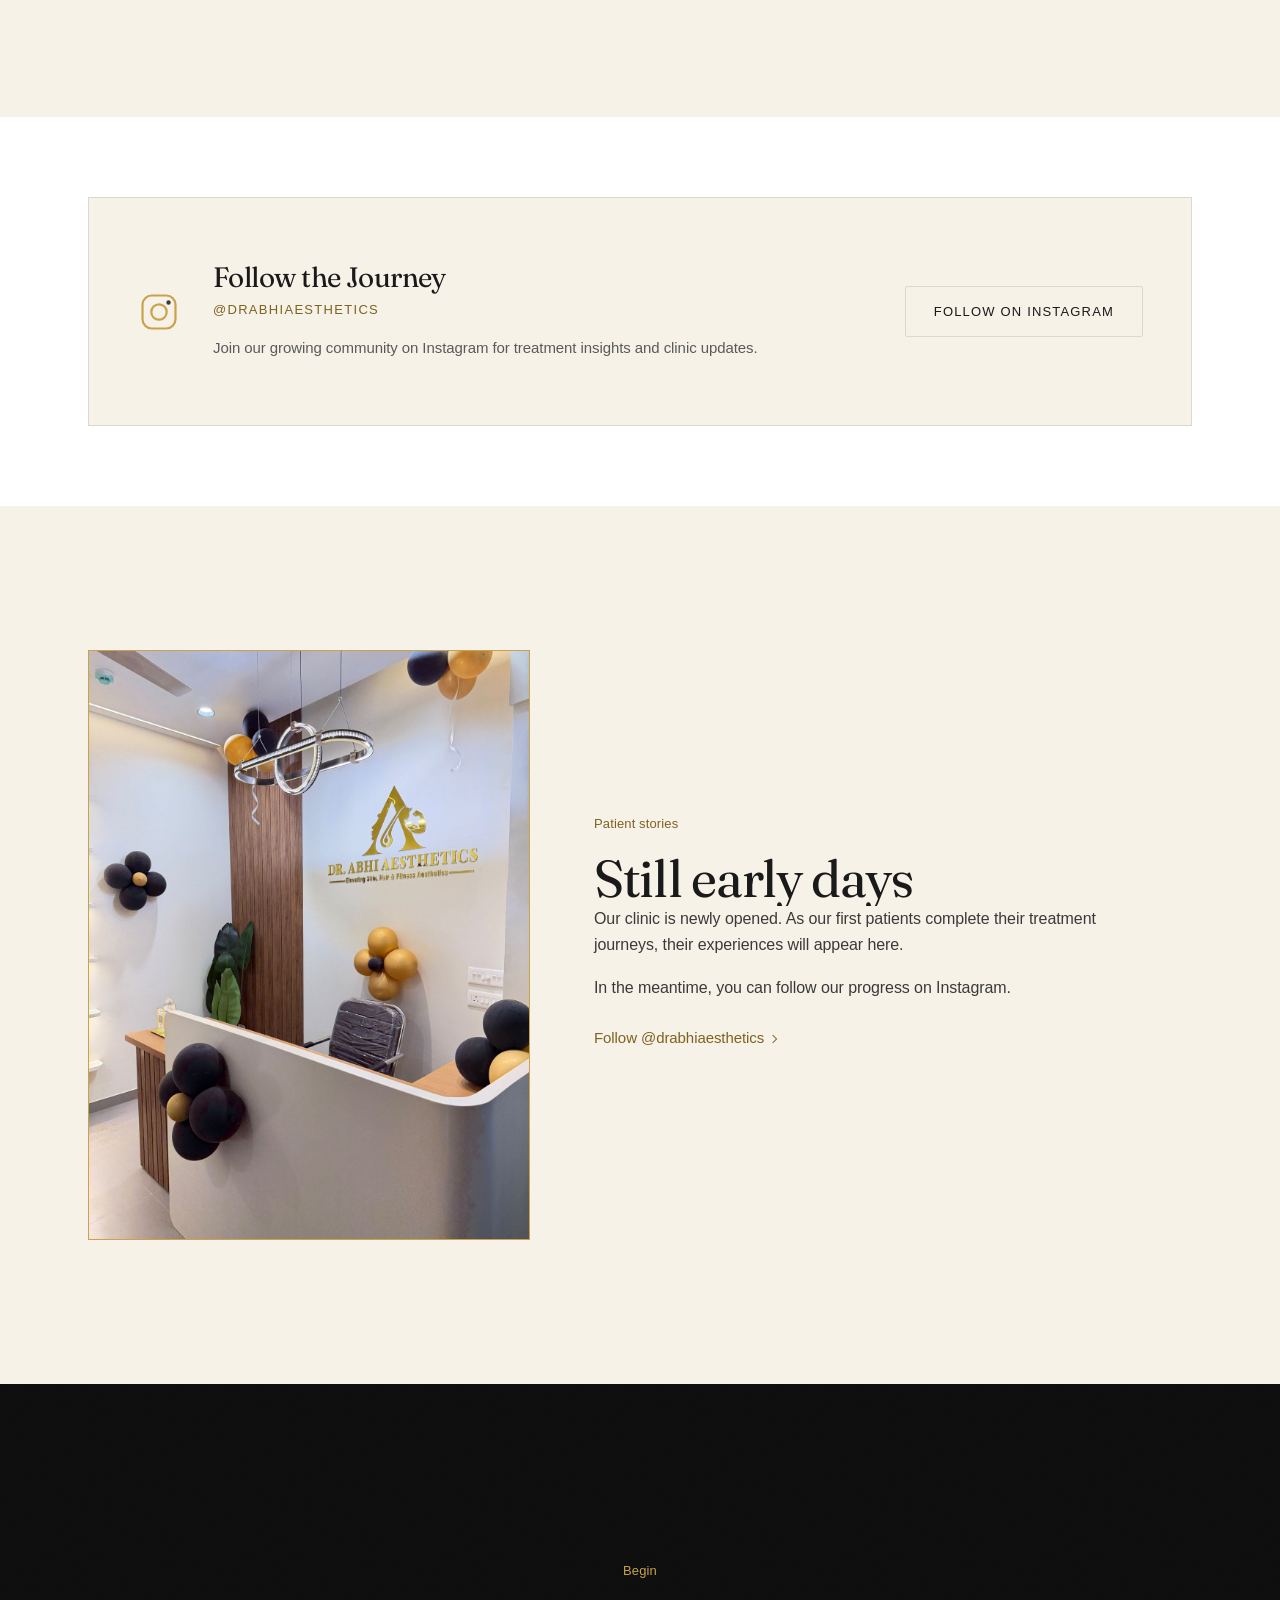
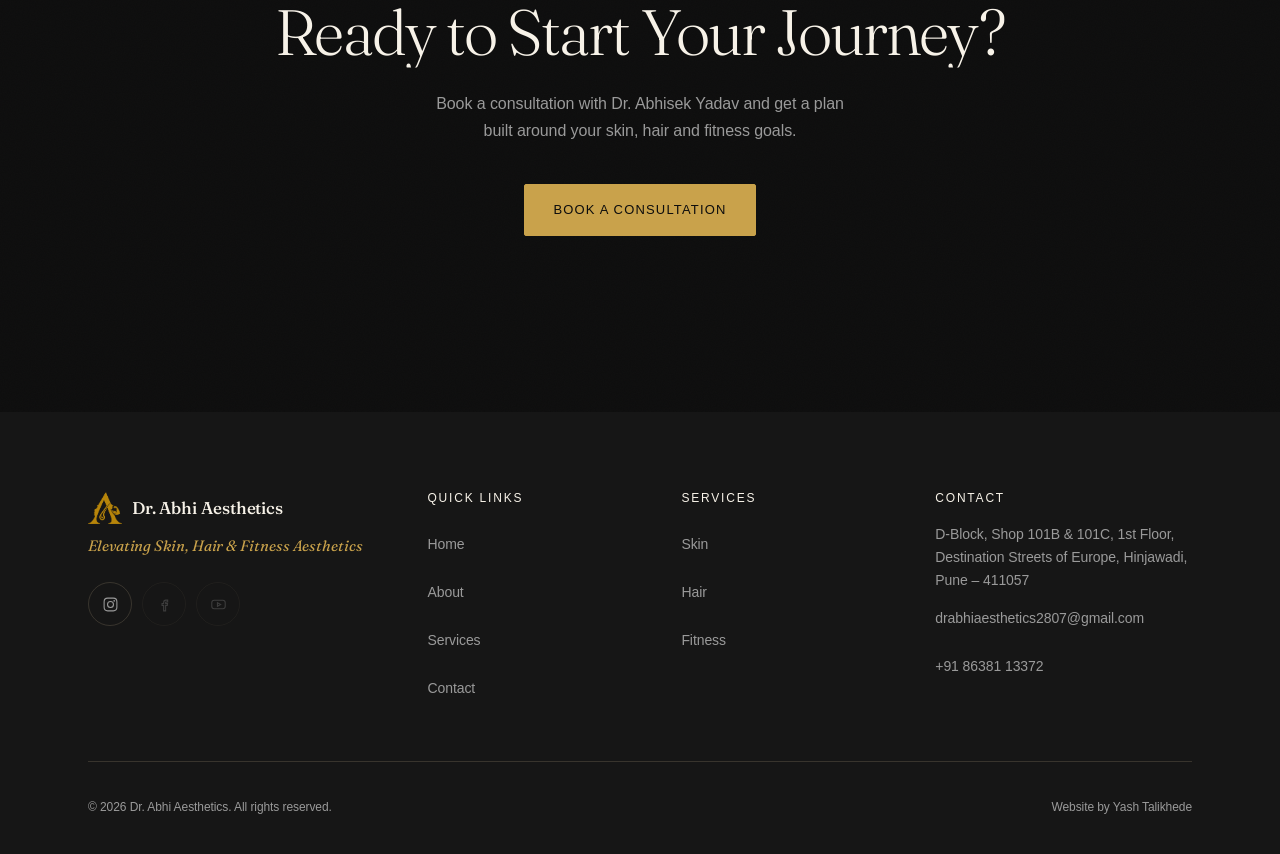
==== commit ddf29bb1: "feat(website): add client photo, full audit fixes — SEO, schema, accessibility, performance Co-Autho" ====
--- a/website/index.html
+++ b/website/index.html
@@ -14,11 +14,62 @@
 <title>Dr. Abhi Aesthetics | Skin, Hair &amp; Fitness Clinic in Hinjawadi, Pune</title>
 <meta name="description" content="Dr. Abhi Aesthetics is a skin, hair and fitness clinic in Hinjawadi, Pune, led by Dr. Abhisek Yadav — aesthetic physician and fitness consultant.">
 <meta name="theme-color" content="#0D0D0D">
+<link rel="canonical" href="https://www.drabhiaesthetics.com/">
 <meta property="og:type" content="website">
+<meta property="og:site_name" content="Dr. Abhi Aesthetics">
+<meta property="og:url" content="https://www.drabhiaesthetics.com/">
 <meta property="og:title" content="Dr. Abhi Aesthetics — Where Science Meets Beauty">
 <meta property="og:description" content="Expert care in skin, hair and fitness by Dr. Abhisek Yadav. Hinjawadi, Pune.">
-<meta property="og:image" content="assets/clinic-exterior-night.jpeg">
+<meta property="og:image" content="https://www.drabhiaesthetics.com/assets/clinic-exterior-night.jpeg">
 <meta property="og:image:alt" content="The illuminated Dr. Abhi Aesthetics shopfront at night.">
+<script type="application/ld+json">
+{
+  "@context": "https://schema.org",
+  "@type": "MedicalClinic",
+  "@id": "https://www.drabhiaesthetics.com/#clinic",
+  "name": "Dr. Abhi Aesthetics",
+  "description": "Skin, hair and fitness clinic in Hinjawadi, Pune, led by Dr. Abhisek Yadav, aesthetic physician and fitness consultant.",
+  "url": "https://www.drabhiaesthetics.com/",
+  "logo": "https://www.drabhiaesthetics.com/assets/logo.png",
+  "image": [
+    "https://www.drabhiaesthetics.com/assets/clinic-exterior-night.jpeg",
+    "https://www.drabhiaesthetics.com/assets/dr-abhisek-yadav.jpg"
+  ],
+  "telephone": "+918638113372",
+  "email": "drabhiaesthetics2807@gmail.com",
+  "address": {
+    "@type": "PostalAddress",
+    "streetAddress": "D-Block, Shop 101B & 101C, 1st Floor, Destination Streets of Europe, Hinjawadi",
+    "addressLocality": "Pune",
+    "addressRegion": "Maharashtra",
+    "postalCode": "411057",
+    "addressCountry": "IN"
+  },
+  "openingHoursSpecification": [
+    {
+      "@type": "OpeningHoursSpecification",
+      "dayOfWeek": [
+        "Monday",
+        "Wednesday",
+        "Thursday",
+        "Friday",
+        "Saturday"
+      ],
+      "opens": "12:30",
+      "closes": "20:30"
+    }
+  ],
+  "founder": {
+    "@type": "Person",
+    "name": "Dr. Abhisek Yadav",
+    "jobTitle": "Aesthetic Physician & Fitness Consultant",
+    "image": "https://www.drabhiaesthetics.com/assets/dr-abhisek-yadav.jpg"
+  },
+  "sameAs": [
+    "https://www.instagram.com/drabhiaesthetics/"
+  ]
+}
+</script>
 <link rel="icon" type="image/png" sizes="32x32" href="assets/favicon-32.png">
 <link rel="apple-touch-icon" href="assets/apple-touch-icon.png">
 <link rel="icon" type="image/png" sizes="32x32" href="/favicon-32x32.png">
@@ -155,10 +206,12 @@
   <section class="section section--lg section--beige">
     <div class="wrap">
       <div class="split reveal">
-        <!-- Swap for the doctor's portrait when available -->
-        <figure class="frame frame--portrait">
-          <svg class="frame__monogram" viewBox="0 0 100 100" aria-hidden="true"><path d="M24 82 L50 20 L76 82 M35 62 H65"/></svg>
-          <figcaption class="frame__label">Doctor Portrait — Coming Soon</figcaption>
+        <figure class="frame frame--portrait frame--photo">
+          <img src="assets/dr-abhisek-yadav.jpg"
+               srcset="assets/dr-abhisek-yadav-640.jpg 640w, assets/dr-abhisek-yadav.jpg 1024w"
+               sizes="(min-width: 64rem) 512px, 100vw"
+               width="1024" height="1536" loading="lazy" decoding="async"
+               alt="Dr. Abhisek Yadav — Aesthetic Physician &amp; Fitness Consultant, Dr. Abhi Aesthetics">
         </figure>
 
         <div>
@@ -337,7 +390,7 @@
       </div>
 
       <div>
-        <h3 class="footer__heading">Quick Links</h3>
+        <h2 class="footer__heading">Quick Links</h2>
         <ul class="footer__list">
           <li><a href="index.html">Home</a></li>
           <li><a href="about.html">About</a></li>
@@ -347,7 +400,7 @@
       </div>
 
       <div>
-        <h3 class="footer__heading">Services</h3>
+        <h2 class="footer__heading">Services</h2>
         <ul class="footer__list">
           <li><a href="services.html#skin">Skin</a></li>
           <li><a href="services.html#hair">Hair</a></li>
@@ -356,9 +409,9 @@
       </div>
 
       <div>
-        <h3 class="footer__heading">Contact</h3>
+        <h2 class="footer__heading">Contact</h2>
         <ul class="footer__list">
-          <li>D-Block, 1st Floor, 101-B,<br>Streets of Europe, Hinjawadi,<br>Pune &ndash; 411057</li>
+          <li>D-Block, Shop 101B &amp; 101C, 1st Floor,<br>Destination Streets of Europe, Hinjawadi,<br>Pune &ndash; 411057</li>
           <li><a href="mailto:drabhiaesthetics2807@gmail.com">drabhiaesthetics2807@gmail.com</a></li>
           <li><a href="tel:+918638113372">+91 86381 13372</a></li>
         </ul>
--- a/website/style.css
+++ b/website/style.css
@@ -131,10 +131,16 @@
   color: var(--jet);
 }
 
+/* Gold measured 2.4:1 on white as a focus ring (WCAG 1.4.11 needs 3:1);
+   --gold-ink is 6.2:1. Always-dark bands keep the brighter gold. */
 :focus-visible {
-  outline: 2px solid var(--gold);
+  outline: 2px solid var(--gold-ink);
   outline-offset: 3px;
 }
+
+.cta :focus-visible,
+.site-footer :focus-visible,
+.tabbar :focus-visible { outline-color: var(--gold); }
 
 /* ---------- Layout ---------- */
 
@@ -170,9 +176,11 @@
   color: var(--gold-ink);
 }
 
+/* The hero follows the theme, so its eyebrow keeps the default --gold-ink:
+   plain gold on the light hero measured 2.15:1; --gold-ink is 5.17:1 there
+   and resolves to --gold in dark mode. */
 .section--dark .eyebrow,
-.cta .eyebrow,
-.hero .eyebrow { color: var(--gold); }
+.cta .eyebrow { color: var(--gold); }
 
 .h-display {
   font-weight: 300;
@@ -283,10 +291,12 @@
   box-shadow: var(--shadow-lift);
 }
 
+/* Lives on the theme-following hero: --gold-ink keeps text and edge legible
+   on the light hero and is plain --gold in dark mode */
 .btn--ghost {
   background-color: transparent;
-  border-color: var(--gold);
-  color: var(--gold);
+  border-color: var(--gold-ink);
+  color: var(--gold-ink);
 }
 
 .btn--ghost:hover,
@@ -1560,9 +1570,10 @@
   cursor: ew-resize;
 }
 
+/* .compare clips its overflow, so the ring has to sit inside the range box */
 .compare__range:focus-visible {
-  outline: 2px solid var(--gold);
-  outline-offset: 3px;
+  outline: 2px solid var(--gold-ink);
+  outline-offset: -4px;
 }
 
 body.has-cursor .compare__range { cursor: none; }
@@ -1691,7 +1702,7 @@
   transition: border-color var(--t-base) ease;
 }
 
-.field__input:focus { outline: none; border-color: var(--gold); }
+.field__input:focus { outline: none; border-color: var(--gold-ink); }
 .field__input:user-invalid { border-color: var(--error); }
 
 textarea.field__input { min-height: 112px; resize: vertical; }
@@ -1882,6 +1893,10 @@
   }
 
   .split--editorial > :first-child { position: sticky; top: calc(var(--nav-h) + 32px); }
+
+  /* .js .frame--photo (later, same specificity) resets position to relative,
+     which would turn this top offset into a 112px shove; keep it sticky */
+  .js .split--editorial > .frame--photo:first-child { position: sticky; }
 
   .cards { grid-template-columns: repeat(3, 1fr); }
 
@@ -2339,3 +2354,20 @@
 
 /* The actions cluster must never bleed past the wrap's gutter */
 .nav__actions { min-width: 0; }
+
+/* The header icons shrink to 32-36px and the theme pill is 28px tall; an
+   invisible pseudo-element gives each a 44px-tall hit area without moving
+   anything. Widths stay as they are: the icons sit 6-8px apart. */
+.nav__social a { position: relative; }
+
+.nav__social a::after,
+.theme-pill::after {
+  content: '';
+  position: absolute;
+  top: 50%;
+  left: 0;
+  right: 0;
+  height: 44px;
+  transform: translateY(-50%);
+}
+
